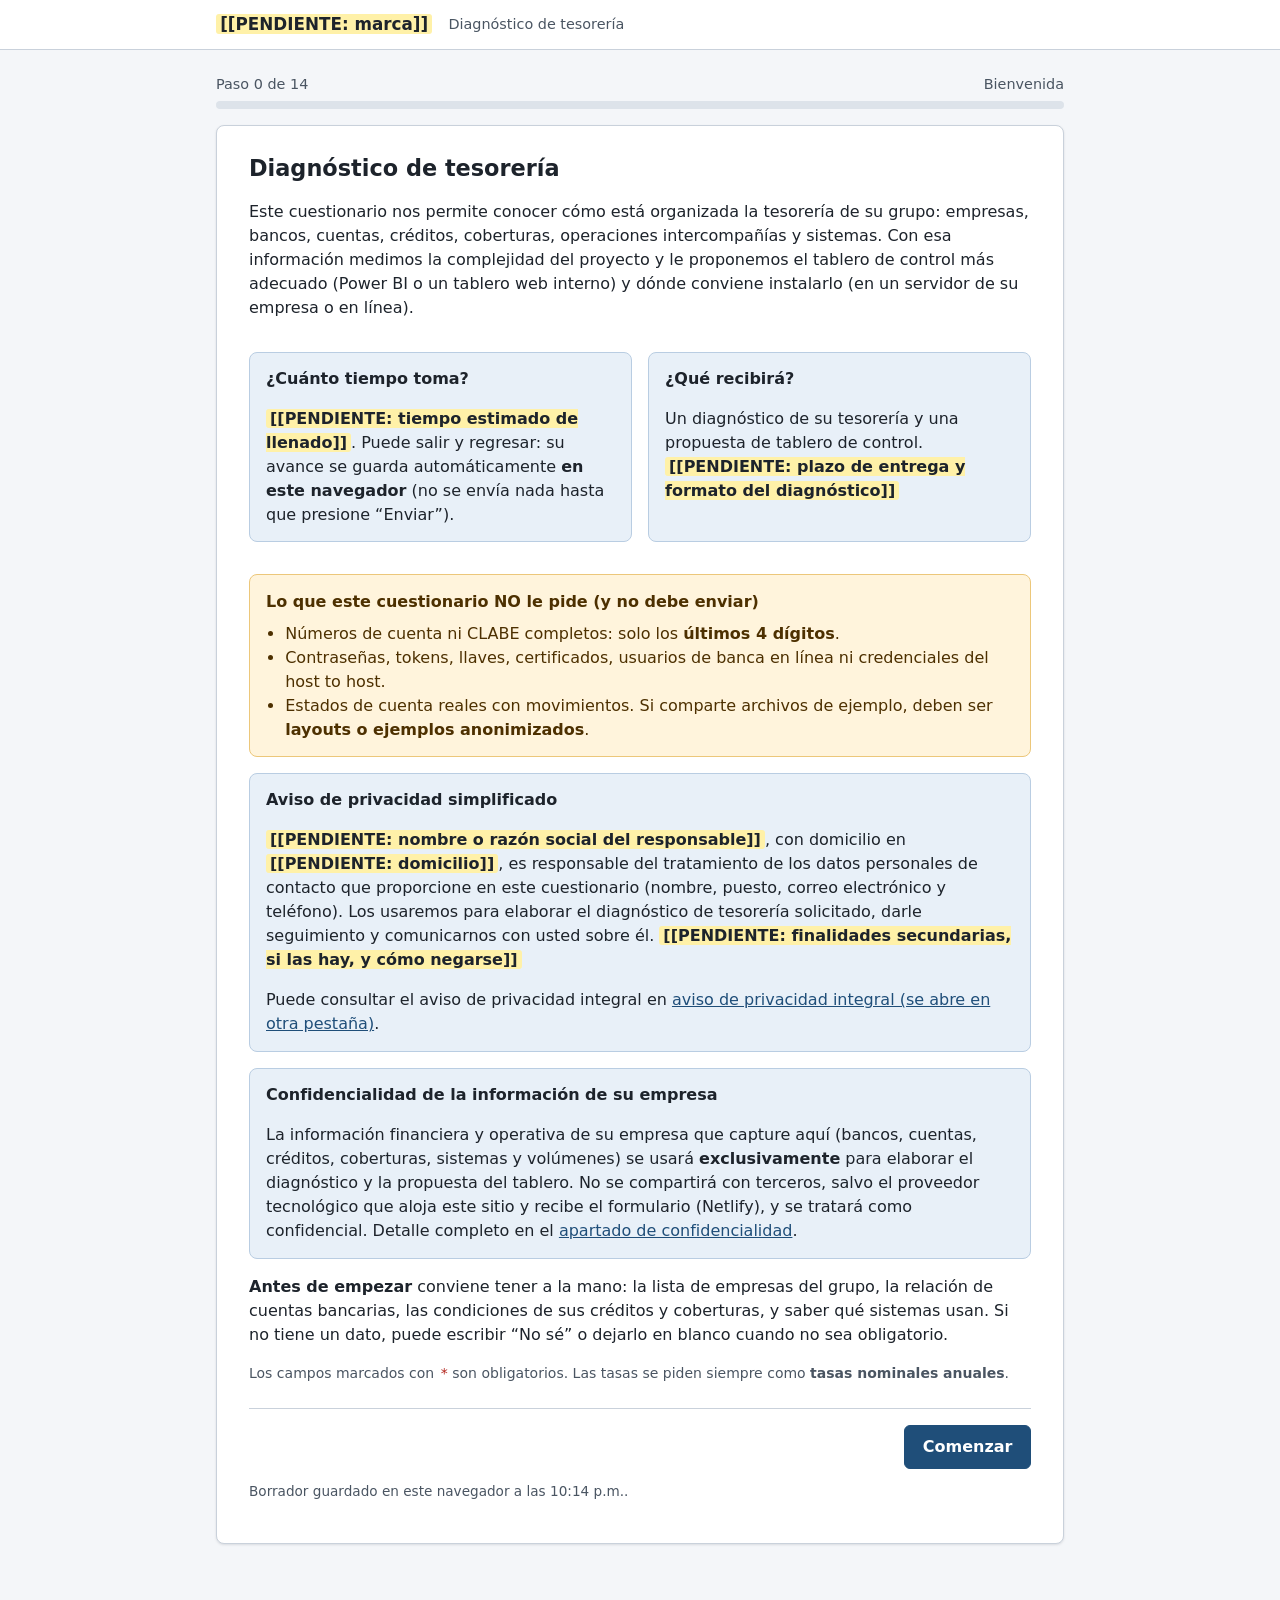
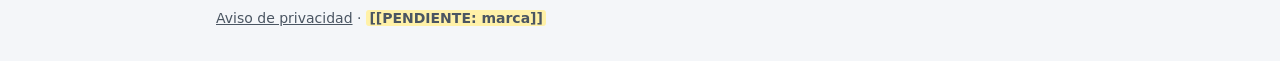
==== index.html @ 93249c3d "Formulario de diagnóstico de tesorería para Netlify - Formulario por pasos (0 a 14) con validación, " ====
<!doctype html>
<html lang="es-MX">
<head>
  <meta charset="utf-8">
  <meta name="viewport" content="width=device-width, initial-scale=1">
  <title>Diagnóstico de tesorería</title>
  <meta name="description" content="Cuestionario para diagnosticar la tesorería de su grupo y proponer un tablero de control de bancos, créditos y coberturas.">
  <link rel="stylesheet" href="/assets/css/styles.css">
  <script src="/assets/js/catalogos.js" defer></script>
  <script src="/assets/js/form.js" defer></script>
</head>
<body>
<a class="saltar" href="#contenido">Saltar al formulario</a>

<header class="sitio-cab">
  <div class="contenedor">
    <!-- [[PENDIENTE: logotipo]] Sustituir por <img src="/assets/img/logo.svg" alt="Nombre de la marca" height="36"> -->
    <a class="marca" href="/"><span class="pendiente">[[PENDIENTE: marca]]</span></a>
    <span class="marca-sub">Diagnóstico de tesorería</span>
  </div>
</header>

<main id="contenido" class="contenedor">

  <div id="banner-borrador" class="caja caja-info" role="status" hidden>
    <p><strong>Recuperamos su borrador</strong> guardado en este navegador el <span id="borrador-fecha"></span>. Los archivos adjuntos no se guardan en el borrador; si había elegido alguno, vuelva a seleccionarlo.</p>
    <div class="acciones">
      <button type="button" class="btn btn-chico btn-sec" id="btn-cerrar-banner">Continuar</button>
      <button type="button" class="btn btn-chico btn-peligro" id="btn-borrar-borrador">Borrar borrador y empezar de nuevo</button>
    </div>
  </div>

  <div class="avance" aria-hidden="false">
    <div class="avance-texto">
      <span id="avance-paso">Paso 0 de 14</span>
      <span id="avance-titulo">Bienvenida</span>
    </div>
    <div class="avance-barra" role="progressbar" aria-label="Avance del cuestionario" aria-valuemin="0" aria-valuemax="14" aria-valuenow="0">
      <div class="avance-relleno" id="avance-relleno"></div>
    </div>
  </div>

  <noscript>
    <div class="caja caja-error">Este cuestionario necesita JavaScript activado en su navegador.</div>
  </noscript>

  <form id="wizard" class="tarjeta" novalidate autocomplete="on">

    <div id="errores" class="caja caja-error" role="alert" tabindex="-1" hidden></div>

    <!-- Honeypot anti‑spam: no visible para personas -->
    <p class="hp" aria-hidden="true">
      <label>No llene este campo: <input type="text" name="bot-field" id="bot-field" tabindex="-1" autocomplete="off"></label>
    </p>

    <!-- ===================================================== PASO 0 -->
    <section class="paso" data-paso="0" data-titulo="Bienvenida" aria-labelledby="t0">
      <div class="paso-cab">
        <h2 id="t0" tabindex="-1">Diagnóstico de tesorería</h2>
      </div>
      <p>Este cuestionario nos permite conocer cómo está organizada la tesorería de su grupo: empresas, bancos, cuentas, créditos, coberturas, operaciones intercompañías y sistemas. Con esa información medimos la complejidad del proyecto y le proponemos el tablero de control más adecuado (Power BI o un tablero web interno) y dónde conviene instalarlo (en un servidor de su empresa o en línea).</p>

      <div class="campos dos">
        <div class="caja caja-info">
          <h3>¿Cuánto tiempo toma?</h3>
          <p><span class="pendiente">[[PENDIENTE: tiempo estimado de llenado]]</span>. Puede salir y regresar: su avance se guarda automáticamente <strong>en este navegador</strong> (no se envía nada hasta que presione “Enviar”).</p>
        </div>
        <div class="caja caja-info">
          <h3>¿Qué recibirá?</h3>
          <p>Un diagnóstico de su tesorería y una propuesta de tablero de control. <span class="pendiente">[[PENDIENTE: plazo de entrega y formato del diagnóstico]]</span></p>
        </div>
      </div>

      <div class="caja caja-aviso">
        <h3>Lo que este cuestionario NO le pide (y no debe enviar)</h3>
        <ul>
          <li>Números de cuenta ni CLABE completos: solo los <strong>últimos 4 dígitos</strong>.</li>
          <li>Contraseñas, tokens, llaves, certificados, usuarios de banca en línea ni credenciales del host to host.</li>
          <li>Estados de cuenta reales con movimientos. Si comparte archivos de ejemplo, deben ser <strong>layouts o ejemplos anonimizados</strong>.</li>
        </ul>
      </div>

      <div class="caja caja-info" id="aviso-simplificado-inicio">
        <h3>Aviso de privacidad simplificado</h3>
        <p><span class="pendiente">[[PENDIENTE: nombre o razón social del responsable]]</span>, con domicilio en <span class="pendiente">[[PENDIENTE: domicilio]]</span>, es responsable del tratamiento de los datos personales de contacto que proporcione en este cuestionario (nombre, puesto, correo electrónico y teléfono). Los usaremos para elaborar el diagnóstico de tesorería solicitado, darle seguimiento y comunicarnos con usted sobre él. <span class="pendiente">[[PENDIENTE: finalidades secundarias, si las hay, y cómo negarse]]</span></p>
        <p>Puede consultar el aviso de privacidad integral en <a href="/aviso-de-privacidad.html" target="_blank" rel="noopener">aviso de privacidad integral (se abre en otra pestaña)</a>.</p>
      </div>

      <div class="caja caja-info">
        <h3>Confidencialidad de la información de su empresa</h3>
        <p>La información financiera y operativa de su empresa que capture aquí (bancos, cuentas, créditos, coberturas, sistemas y volúmenes) se usará <strong>exclusivamente</strong> para elaborar el diagnóstico y la propuesta del tablero. No se compartirá con terceros, salvo el proveedor tecnológico que aloja este sitio y recibe el formulario (Netlify), y se tratará como confidencial. Detalle completo en el <a href="/aviso-de-privacidad.html#confidencialidad" target="_blank" rel="noopener">apartado de confidencialidad</a>.</p>
      </div>

      <p><strong>Antes de empezar</strong> conviene tener a la mano: la lista de empresas del grupo, la relación de cuentas bancarias, las condiciones de sus créditos y coberturas, y saber qué sistemas usan. Si no tiene un dato, puede escribir “No sé” o dejarlo en blanco cuando no sea obligatorio.</p>
      <p class="nota">Los campos marcados con <span class="req" aria-hidden="true">*</span> son obligatorios. Las tasas se piden siempre como <strong>tasas nominales anuales</strong>.</p>
    </section>

    <!-- ===================================================== PASO 1 -->
    <section class="paso" data-paso="1" data-titulo="Contacto y grupo" aria-labelledby="t1" hidden>
      <div class="paso-cab">
        <h2 id="t1" tabindex="-1">1. Contacto y grupo</h2>
        <details class="ayuda"><summary aria-label="¿Para qué sirve esta sección?">?</summary>
          <div class="ayuda-texto">Identifica al grupo y a la persona con quien daremos seguimiento al diagnóstico. Saber quién usará el tablero nos ayuda a definir el nivel de detalle de los indicadores.</div>
        </details>
      </div>
      <div class="campos dos">
        <label class="campo ancho"><span class="etq">Nombre del grupo o empresa principal<span class="req" aria-hidden="true">*</span></span>
          <input type="text" data-k="contacto.grupo" required autocomplete="organization" maxlength="200"></label>
        <label class="campo"><span class="etq">Giro o sector<span class="req" aria-hidden="true">*</span></span>
          <select data-k="contacto.giro" data-opc="giros" required></select></label>
        <label class="campo" data-si="contacto.giro:otro"><span class="etq">¿Cuál giro?<span class="req" aria-hidden="true">*</span></span>
          <input type="text" data-k="contacto.giro_otro" required maxlength="120"></label>
        <label class="campo"><span class="etq">Ciudad<span class="req" aria-hidden="true">*</span></span>
          <input type="text" data-k="contacto.ciudad" required autocomplete="address-level2" maxlength="120"></label>
      </div>

      <h3>Persona de contacto</h3>
      <div class="campos dos">
        <label class="campo"><span class="etq">Nombre completo<span class="req" aria-hidden="true">*</span></span>
          <input type="text" data-k="contacto.nombre" required autocomplete="name" maxlength="150"></label>
        <label class="campo"><span class="etq">Puesto<span class="req" aria-hidden="true">*</span></span>
          <input type="text" data-k="contacto.puesto" required autocomplete="organization-title" maxlength="120"></label>
        <label class="campo"><span class="etq">Correo electrónico<span class="req" aria-hidden="true">*</span></span>
          <input type="email" data-k="contacto.correo" required autocomplete="email" maxlength="150"></label>
        <label class="campo"><span class="etq">Teléfono<span class="req" aria-hidden="true">*</span><span class="nota">10 dígitos; incluya extensión si aplica.</span></span>
          <input type="tel" data-k="contacto.telefono" required autocomplete="tel" maxlength="40" pattern=".*\d.*\d.*\d.*\d.*\d.*\d.*\d.*\d.*\d.*\d.*" data-mensaje="Escriba un teléfono de al menos 10 dígitos."></label>
      </div>

      <fieldset class="grupo">
        <legend>¿Quién usará el tablero?<span class="req" aria-hidden="true">*</span></legend>
        <div class="opciones col2" data-grupo="contacto.usuarios_tablero" data-opc="usuarios_tablero" data-tipo="checkbox" data-min="1"></div>
        <label class="campo" data-si="contacto.usuarios_tablero:otro"><span class="etq">¿Quién más?<span class="req" aria-hidden="true">*</span></span>
          <input type="text" data-k="contacto.usuarios_tablero_otro" required maxlength="200"></label>
      </fieldset>
    </section>

    <!-- ===================================================== PASO 2 -->
    <section class="paso" data-paso="2" data-titulo="Empresas" aria-labelledby="t2" hidden>
      <div class="paso-cab">
        <h2 id="t2" tabindex="-1">2. Empresas del grupo</h2>
        <details class="ayuda"><summary aria-label="¿Para qué sirve esta sección?">?</summary>
          <div class="ayuda-texto">Cada empresa puede tener sus propios bancos, créditos y sistema contable. El número de empresas y si consolidan define cuántas vistas necesita el tablero y si hay que eliminar operaciones intercompañías.</div>
        </details>
      </div>
      <label class="campo"><span class="etq">Número de empresas a incluir en el tablero<span class="req" aria-hidden="true">*</span><span class="nota">Al escribir el número se crean las fichas para capturar cada empresa.</span></span>
        <input type="number" data-k="empresas.numero" id="empresas-numero" min="1" max="200" step="1" required inputmode="numeric"></label>
      <p id="empresas-aviso" class="caja caja-aviso" hidden></p>

      <div data-repeat="empresas.lista" data-tpl="tpl-empresa" data-titulo="Empresa" data-min-items="1">
        <div class="rep-lista"></div>
        <button type="button" class="btn btn-sec" data-add>+ Agregar empresa</button>
      </div>
    </section>

    <!-- ===================================================== PASO 3 -->
    <section class="paso" data-paso="3" data-titulo="Bancos y cuentas" aria-labelledby="t3" hidden>
      <div class="paso-cab">
        <h2 id="t3" tabindex="-1">3. Bancos y cuentas</h2>
        <details class="ayuda"><summary aria-label="¿Para qué sirve esta sección?">?</summary>
          <div class="ayuda-texto">Cada banco entrega sus archivos en un formato distinto. El número de cuentas, bancos, formatos y movimientos determina cuántos lectores de archivos (parsers) hay que construir y el tamaño de la base de datos.</div>
        </details>
      </div>
      <div class="campos dos">
        <label class="campo"><span class="etq">Número total de cuentas bancarias<span class="req" aria-hidden="true">*</span></span>
          <input type="number" data-k="cuentas.numero_total" min="1" max="5000" step="1" required inputmode="numeric"></label>
        <label class="campo"><span class="etq">Número de bancos<span class="req" aria-hidden="true">*</span></span>
          <input type="number" data-k="cuentas.numero_bancos" min="1" max="200" step="1" required inputmode="numeric"></label>
      </div>

      <h3>Detalle por cuenta</h3>
      <div class="caja caja-aviso">
        <p><strong>Solo los últimos 4 dígitos</strong> de cada cuenta o CLABE. Nunca escriba el número completo.</p>
      </div>
      <p>Puede capturar las cuentas una por una o llenar la plantilla y cargarla aquí. La plantilla se lee <strong>dentro de su navegador</strong>; el archivo no se envía, solo las filas que se agregan abajo. Si la plantilla trae números completos, el formulario conserva solo los últimos 4 dígitos.</p>
      <div class="acciones no-resumen">
        <a class="btn btn-sec btn-chico" href="/assets/plantillas/plantilla_cuentas.xlsx" download>Descargar plantilla Excel</a>
        <a class="btn btn-sec btn-chico" href="/assets/plantillas/plantilla_cuentas.csv" download>Descargar plantilla CSV</a>
      </div>
      <label class="campo no-resumen"><span class="etq">Cargar plantilla llena (.xlsx o .csv)</span>
        <input type="file" id="importar-cuentas" accept=".xlsx,.csv"></label>
      <div id="importar-estado" role="status" class="no-resumen"></div>
      <p id="cuentas-conteo" class="nota" role="status"></p>

      <div data-repeat="cuentas.lista" data-tpl="tpl-cuenta" data-titulo="Cuenta">
        <div class="rep-lista"></div>
        <button type="button" class="btn btn-sec" data-add>+ Agregar cuenta</button>
      </div>

      <h3>Cómo obtienen hoy la información</h3>
      <fieldset class="grupo">
        <legend>Canal de información<span class="req" aria-hidden="true">*</span><span class="nota">Marque todos los que usan.</span></legend>
        <div class="opciones col2" data-grupo="cuentas.canales" data-opc="canales" data-tipo="checkbox" data-min="1"></div>
      </fieldset>
      <fieldset class="grupo">
        <div class="ayuda-linea">
          <legend>Formato del estado de cuenta<span class="req" aria-hidden="true">*</span><span class="nota">Marque todos los que reciben.</span></legend>
          <details class="ayuda"><summary aria-label="¿Qué son estos formatos?">?</summary>
            <div class="ayuda-texto">TXT posicional: cada dato ocupa columnas fijas. MT940 es el formato SWIFT de estado de cuenta; CAMT.053 es su equivalente en XML (ISO 20022); BAI2 es común en bancos de EE. UU. Si no sabe el nombre, marque “Otro” y descríbalo (por ejemplo, “TXT separado por pipes”).</div>
          </details>
        </div>
        <div class="opciones col2" data-grupo="cuentas.formatos" data-opc="formatos" data-tipo="checkbox" data-min="1"></div>
        <label class="campo" data-si="cuentas.formatos:otro"><span class="etq">¿Qué otro formato?<span class="req" aria-hidden="true">*</span></span>
          <input type="text" data-k="cuentas.formatos_otro" required maxlength="200"></label>
      </fieldset>
      <fieldset class="grupo">
        <legend>Frecuencia con que descargan hoy los estados de cuenta<span class="req" aria-hidden="true">*</span></legend>
        <div class="opciones linea" data-grupo="cuentas.frecuencia" data-opc="frecuencia_descarga" data-tipo="checkbox" data-min="1"></div>
      </fieldset>
    </section>

    <!-- ===================================================== PASO 4 -->
    <section class="paso" data-paso="4" data-titulo="Host to host" aria-labelledby="t4" hidden>
      <div class="paso-cab">
        <h2 id="t4" tabindex="-1">4. Host to host (H2H)</h2>
        <details class="ayuda"><summary aria-label="¿Para qué sirve esta sección?">?</summary>
          <div class="ayuda-texto">El host to host es la conexión directa entre su empresa y el banco para intercambiar archivos sin entrar a la banca en línea. Si ya existe, el tablero puede alimentarse automáticamente de esos archivos. No escriba usuarios, contraseñas, llaves ni certificados.</div>
        </details>
      </div>
      <fieldset class="grupo">
        <legend>¿Tienen host to host contratado con algún banco?<span class="req" aria-hidden="true">*</span></legend>
        <div class="opciones linea" data-grupo="h2h.tiene" data-opc="si_no_nose" data-tipo="radio" data-min="1"></div>
      </fieldset>

      <div data-si="h2h.tiene:si">
        <fieldset class="grupo">
          <legend>¿Con qué bancos?<span class="req" aria-hidden="true">*</span><span class="nota">La lista sale de los bancos que capturó en el paso 3.</span></legend>
          <div class="opciones col2" data-grupo="h2h.bancos" data-dyn="bancos" data-tipo="checkbox"></div>
          <label class="campo"><span class="etq">Otros bancos con H2H (no capturados en el paso 3)</span>
            <input type="text" data-k="h2h.bancos_otros" maxlength="300" list="lista-bancos"></label>
        </fieldset>
        <fieldset class="grupo">
          <legend>Protocolo<span class="req" aria-hidden="true">*</span></legend>
          <div class="opciones linea" data-grupo="h2h.protocolo" data-opc="protocolo" data-tipo="radio" data-min="1"></div>
          <label class="campo" data-si="h2h.protocolo:otro"><span class="etq">¿Cuál protocolo?<span class="req" aria-hidden="true">*</span></span>
            <input type="text" data-k="h2h.protocolo_otro" required maxlength="120"></label>
        </fieldset>
        <fieldset class="grupo">
          <legend>¿Quién lo administra?<span class="req" aria-hidden="true">*</span></legend>
          <div class="opciones linea" data-grupo="h2h.administra" data-opc="administra_h2h" data-tipo="checkbox" data-min="1"></div>
        </fieldset>
        <fieldset class="grupo">
          <legend>Archivos que entrega el banco</legend>
          <div class="opciones col2" data-grupo="h2h.recibe" data-opc="h2h_recibe" data-tipo="checkbox"></div>
          <label class="campo" data-si="h2h.recibe:otro"><span class="etq">¿Qué otros archivos entrega el banco?<span class="req" aria-hidden="true">*</span></span>
            <input type="text" data-k="h2h.recibe_otro" required maxlength="200"></label>
        </fieldset>
        <fieldset class="grupo">
          <legend>Archivos que envía la empresa al banco</legend>
          <div class="opciones col2" data-grupo="h2h.envia" data-opc="h2h_envia" data-tipo="checkbox"></div>
          <label class="campo" data-si="h2h.envia:otro"><span class="etq">¿Qué otros archivos envía la empresa?<span class="req" aria-hidden="true">*</span></span>
            <input type="text" data-k="h2h.envia_otro" required maxlength="200"></label>
        </fieldset>
        <fieldset class="grupo">
          <legend>¿Cuentan con los layouts documentados?<span class="req" aria-hidden="true">*</span></legend>
          <div class="opciones linea" data-grupo="h2h.layouts_documentados" data-opc="si_no" data-tipo="radio" data-min="1"></div>
        </fieldset>
        <div class="caja caja-aviso">
          <p><strong>Solo layouts o ejemplos anonimizados.</strong> El archivo no debe contener nombres de clientes o proveedores, números de cuenta completos ni saldos reales. Tipos permitidos: .txt, .csv, .xlsx, .xls, .xml, .pdf, .zip.</p>
        </div>
        <label class="campo"><span class="etq">Layout H2H anonimizado (opcional)</span>
          <input type="file" data-archivo="archivo_layout_h2h" accept=".txt,.csv,.xlsx,.xls,.xml,.pdf,.zip"></label>
      </div>
    </section>

    <!-- ===================================================== PASO 5 -->
    <section class="paso" data-paso="5" data-titulo="Monedas" aria-labelledby="t5" hidden>
      <div class="paso-cab">
        <h2 id="t5" tabindex="-1">5. Monedas</h2>
        <details class="ayuda"><summary aria-label="¿Para qué sirve esta sección?">?</summary>
          <div class="ayuda-texto">Para presentar la posición consolidada hay que convertir los saldos a una sola moneda. Necesitamos saber qué monedas manejan y con qué tipo de cambio valúan hoy, para que el tablero coincida con su contabilidad.</div>
        </details>
      </div>
      <fieldset class="grupo">
        <legend>Monedas que manejan<span class="req" aria-hidden="true">*</span></legend>
        <div class="opciones linea" data-grupo="monedas.lista" data-opc="monedas_multi" data-tipo="checkbox" data-min="1"></div>
        <label class="campo" data-si="monedas.lista:otra"><span class="etq">¿Qué otras monedas? (código ISO, ej. CAD, JPY)<span class="req" aria-hidden="true">*</span></span>
          <input type="text" data-k="monedas.otras" required maxlength="100"></label>
      </fieldset>
      <fieldset class="grupo">
        <legend>Tipo de cambio que usan para valuar<span class="req" aria-hidden="true">*</span></legend>
        <div class="opciones" data-grupo="monedas.tipo_cambio" data-opc="tipo_cambio" data-tipo="checkbox" data-min="1"></div>
        <label class="campo" data-si="monedas.tipo_cambio:otro"><span class="etq">¿Cuál otro tipo de cambio?<span class="req" aria-hidden="true">*</span></span>
          <input type="text" data-k="monedas.tipo_cambio_otro" required maxlength="200"></label>
      </fieldset>
    </section>

    <!-- ===================================================== PASO 6 -->
    <section class="paso" data-paso="6" data-titulo="Créditos" aria-labelledby="t6" hidden>
      <div class="paso-cab">
        <h2 id="t6" tabindex="-1">6. Créditos</h2>
        <details class="ayuda"><summary aria-label="¿Para qué sirve esta sección?">?</summary>
          <div class="ayuda-texto">Con estos datos el tablero muestra la deuda total, los vencimientos y el costo financiero. Todas las tasas se capturan como tasas nominales anuales: la tasa nominal resulta de sumar la tasa base vigente más la sobretasa en puntos porcentuales.</div>
        </details>
      </div>
      <fieldset class="grupo">
        <legend>¿Tienen créditos o financiamientos vigentes?<span class="req" aria-hidden="true">*</span></legend>
        <div class="opciones linea" data-grupo="creditos.tiene" data-opc="si_no_creditos" data-tipo="radio" data-min="1"></div>
      </fieldset>
      <div data-si="creditos.tiene:si">
        <div data-repeat="creditos.lista" data-tpl="tpl-credito" data-titulo="Crédito" data-min-items="1">
          <div class="rep-lista"></div>
          <button type="button" class="btn btn-sec" data-add>+ Agregar crédito</button>
        </div>
      </div>
    </section>

    <!-- ===================================================== PASO 7 -->
    <section class="paso" data-paso="7" data-titulo="Coberturas de tasa" aria-labelledby="t7" hidden>
      <div class="paso-cab">
        <h2 id="t7" tabindex="-1">7. Coberturas de tasa de interés</h2>
        <details class="ayuda"><summary aria-label="¿Para qué sirve esta sección?">?</summary>
          <div class="ayuda-texto">Una cobertura de tasa (swap, cap, collar) cambia el costo efectivo de un crédito. Para mostrar el costo financiero real hay que ligar cada cobertura con el crédito que cubre y saber quién la valúa a mercado.</div>
        </details>
      </div>
      <fieldset class="grupo">
        <legend>¿Tienen coberturas de tasa de interés vigentes?<span class="req" aria-hidden="true">*</span></legend>
        <div class="opciones linea" data-grupo="cob_tasa.tiene" data-opc="si_no_coberturas" data-tipo="radio" data-min="1"></div>
      </fieldset>
      <div data-si="cob_tasa.tiene:si">
        <div data-repeat="cob_tasa.lista" data-tpl="tpl-cob-tasa" data-titulo="Cobertura de tasa" data-min-items="1">
          <div class="rep-lista"></div>
          <button type="button" class="btn btn-sec" data-add>+ Agregar cobertura de tasa</button>
        </div>
        <h3>Valuación</h3>
        <fieldset class="grupo">
          <legend>¿Quién les da la valuación a mercado?<span class="req" aria-hidden="true">*</span></legend>
          <div class="opciones col2" data-grupo="cob_tasa.valuador" data-opc="valuador" data-tipo="checkbox" data-min="1"></div>
          <label class="campo" data-si="cob_tasa.valuador:otro"><span class="etq">¿Quién más?<span class="req" aria-hidden="true">*</span></span>
            <input type="text" data-k="cob_tasa.valuador_otro" required maxlength="200"></label>
        </fieldset>
        <label class="campo"><span class="etq">¿Con qué frecuencia la reciben?<span class="req" aria-hidden="true">*</span></span>
          <select data-k="cob_tasa.frecuencia_valuacion" data-opc="frecuencia_valuacion" required></select></label>
      </div>
    </section>

    <!-- ===================================================== PASO 8 -->
    <section class="paso" data-paso="8" data-titulo="Coberturas cambiarias" aria-labelledby="t8" hidden>
      <div class="paso-cab">
        <h2 id="t8" tabindex="-1">8. Coberturas cambiarias</h2>
        <details class="ayuda"><summary aria-label="¿Para qué sirve esta sección?">?</summary>
          <div class="ayuda-texto">Las coberturas cambiarias y la posición natural en dólares permiten calcular la exposición cambiaria neta del grupo: cuánto le afecta un movimiento del tipo de cambio después de coberturas.</div>
        </details>
      </div>
      <fieldset class="grupo">
        <legend>¿Tienen coberturas cambiarias vigentes?<span class="req" aria-hidden="true">*</span></legend>
        <div class="opciones linea" data-grupo="cob_fx.tiene" data-opc="si_no_coberturas" data-tipo="radio" data-min="1"></div>
      </fieldset>
      <div data-si="cob_fx.tiene:si">
        <div data-repeat="cob_fx.lista" data-tpl="tpl-cob-fx" data-titulo="Cobertura cambiaria" data-min-items="1">
          <div class="rep-lista"></div>
          <button type="button" class="btn btn-sec" data-add>+ Agregar cobertura cambiaria</button>
        </div>
      </div>
      <h3>Posición y política</h3>
      <fieldset class="grupo">
        <legend>Posición natural del grupo en dólares<span class="req" aria-hidden="true">*</span></legend>
        <div class="opciones" data-grupo="cob_fx.posicion_natural" data-opc="posicion_natural" data-tipo="radio" data-min="1"></div>
      </fieldset>
      <fieldset class="grupo">
        <legend>¿Tienen una política de cobertura documentada?<span class="req" aria-hidden="true">*</span></legend>
        <div class="opciones linea" data-grupo="cob_fx.politica" data-opc="si_no" data-tipo="radio" data-min="1"></div>
      </fieldset>
    </section>

    <!-- ===================================================== PASO 9 -->
    <section class="paso" data-paso="9" data-titulo="Intercompañías" aria-labelledby="t9" hidden>
      <div class="paso-cab">
        <h2 id="t9" tabindex="-1">9. Operaciones intercompañías</h2>
        <details class="ayuda"><summary aria-label="¿Para qué sirve esta sección?">?</summary>
          <div class="ayuda-texto">Los traspasos entre empresas del grupo inflan los saldos si no se identifican. Saber cómo aparecen en el estado de cuenta define qué tan automática puede ser su identificación y la eliminación en la vista consolidada.</div>
        </details>
      </div>
      <fieldset class="grupo">
        <legend>¿Hay traspasos u operaciones entre empresas del grupo?<span class="req" aria-hidden="true">*</span></legend>
        <div class="opciones linea" data-grupo="ic.tiene" data-opc="si_no" data-tipo="radio" data-min="1"></div>
      </fieldset>
      <div data-si="ic.tiene:si">
        <fieldset class="grupo">
          <legend>Conceptos de traspaso<span class="req" aria-hidden="true">*</span></legend>
          <div class="opciones col2" data-grupo="ic.conceptos" data-opc="conceptos_ic" data-tipo="checkbox" data-min="1"></div>
          <label class="campo" data-si="ic.conceptos:otro"><span class="etq">¿Qué otros conceptos?<span class="req" aria-hidden="true">*</span></span>
            <input type="text" data-k="ic.conceptos_otro" required maxlength="200"></label>
        </fieldset>
        <div class="campos dos">
          <label class="campo"><span class="etq">Frecuencia<span class="req" aria-hidden="true">*</span></span>
            <select data-k="ic.frecuencia" data-opc="frecuencia_ic" required></select></label>
          <label class="campo"><span class="etq">Número aproximado de operaciones al mes</span>
            <input type="number" data-k="ic.operaciones_mes" min="0" step="1" inputmode="numeric"></label>
          <label class="campo ancho"><span class="etq">Monto aproximado mensual<span class="nota">Indique la moneda, ej. “15 millones MXN”.</span></span>
            <input type="text" data-k="ic.monto_mes" maxlength="120"></label>
        </div>
        <fieldset class="grupo">
          <legend>¿Cómo se identifican en el estado de cuenta?<span class="req" aria-hidden="true">*</span></legend>
          <div class="opciones col2" data-grupo="ic.identificacion" data-opc="identificacion_ic" data-tipo="checkbox" data-min="1"></div>
        </fieldset>
        <fieldset class="grupo">
          <legend>¿Generan intereses intercompañía?<span class="req" aria-hidden="true">*</span></legend>
          <div class="opciones linea" data-grupo="ic.intereses" data-opc="si_no" data-tipo="radio" data-min="1"></div>
          <label class="campo" data-si="ic.intereses:si"><span class="etq">Tasa usada (nominal anual)<span class="req" aria-hidden="true">*</span><span class="nota">Ej. “TIIE 28 + 1.50 pp” o “11.00 % fija nominal anual”.</span></span>
            <input type="text" data-k="ic.tasa" required maxlength="150"></label>
        </fieldset>
      </div>
    </section>

    <!-- ===================================================== PASO 10 -->
    <section class="paso" data-paso="10" data-titulo="Pagos y cobranza" aria-labelledby="t10" hidden>
      <div class="paso-cab">
        <h2 id="t10" tabindex="-1">10. Pagos a terceros y cobranza</h2>
        <details class="ayuda"><summary aria-label="¿Para qué sirve esta sección?">?</summary>
          <div class="ayuda-texto">El tipo y volumen de pagos indica cuántos movimientos habrá que clasificar y si conviene leer las confirmaciones y rechazos de los layouts de dispersión. La forma de cobranza define cómo identificar los ingresos.</div>
        </details>
      </div>
      <fieldset class="grupo">
        <legend>Tipos de pago que realizan y número aproximado de pagos al mes<span class="req" aria-hidden="true">*</span></legend>
        <div class="opciones" data-grupo="pagos.tipos" data-opc="tipos_pago" data-tipo="conteo" data-conteo="pagos.volumen" data-min="1"></div>
        <label class="campo" data-si="pagos.tipos:otro"><span class="etq">¿Qué otros pagos?<span class="req" aria-hidden="true">*</span></span>
          <input type="text" data-k="pagos.tipos_otro" required maxlength="200"></label>
      </fieldset>
      <fieldset class="grupo">
        <legend>¿Usan dispersión masiva por layout?<span class="req" aria-hidden="true">*</span></legend>
        <div class="opciones linea" data-grupo="pagos.dispersion_masiva" data-opc="dispersion" data-tipo="radio" data-min="1"></div>
      </fieldset>
      <fieldset class="grupo">
        <legend>¿Cómo reciben la cobranza?<span class="req" aria-hidden="true">*</span></legend>
        <div class="opciones col2" data-grupo="pagos.cobranza" data-opc="cobranza" data-tipo="checkbox" data-min="1"></div>
        <label class="campo" data-si="pagos.cobranza:otro"><span class="etq">¿Qué otra forma de cobranza?<span class="req" aria-hidden="true">*</span></span>
          <input type="text" data-k="pagos.cobranza_otro" required maxlength="200"></label>
      </fieldset>
    </section>

    <!-- ===================================================== PASO 11 -->
    <section class="paso" data-paso="11" data-titulo="Sistemas actuales" aria-labelledby="t11" hidden>
      <div class="paso-cab">
        <h2 id="t11" tabindex="-1">11. Sistemas actuales</h2>
        <details class="ayuda"><summary aria-label="¿Para qué sirve esta sección?">?</summary>
          <div class="ayuda-texto">El ERP, la forma de conciliar y las licencias de Microsoft que ya tienen influyen en la herramienta recomendada. Por ejemplo, si ya cuentan con Power BI y un gateway, parte de la infraestructura ya existe.</div>
        </details>
      </div>
      <fieldset class="grupo">
        <legend>ERP o sistema contable que usan<span class="req" aria-hidden="true">*</span><span class="nota">Marque todos los que se usan en el grupo.</span></legend>
        <div class="opciones col2" data-grupo="sistemas.erp" data-opc="erps" data-tipo="checkbox" data-min="1"></div>
        <label class="campo" data-si="sistemas.erp:otro"><span class="etq">¿Cuál otro sistema?<span class="req" aria-hidden="true">*</span></span>
          <input type="text" data-k="sistemas.erp_otro" required maxlength="200"></label>
      </fieldset>
      <fieldset class="grupo">
        <legend>¿El ERP tiene módulo de tesorería en uso?<span class="req" aria-hidden="true">*</span></legend>
        <div class="opciones linea" data-grupo="sistemas.modulo_tesoreria" data-opc="si_no_nose" data-tipo="radio" data-min="1"></div>
      </fieldset>
      <fieldset class="grupo">
        <legend>¿Cómo hacen hoy la conciliación bancaria?<span class="req" aria-hidden="true">*</span></legend>
        <div class="opciones col2" data-grupo="sistemas.conciliacion" data-opc="conciliacion" data-tipo="checkbox" data-min="1"></div>
        <label class="campo" data-si="sistemas.conciliacion:software"><span class="etq">¿Qué software especializado?<span class="req" aria-hidden="true">*</span></span>
          <input type="text" data-k="sistemas.conciliacion_software" required maxlength="200"></label>
      </fieldset>
      <label class="campo"><span class="etq">Reportes de tesorería que preparan hoy<span class="nota">Ej. posición diaria de bancos, flujo semanal, reporte de deuda mensual al consejo.</span></span>
        <textarea data-k="sistemas.reportes" maxlength="2000"></textarea></label>

      <h3>Microsoft 365 y Power BI</h3>
      <fieldset class="grupo">
        <legend>¿Usan Microsoft 365?<span class="req" aria-hidden="true">*</span></legend>
        <div class="opciones linea" data-grupo="sistemas.m365" data-opc="si_no_nose" data-tipo="radio" data-min="1"></div>
      </fieldset>
      <fieldset class="grupo">
        <div class="ayuda-linea">
          <legend>Licencias de Power BI<span class="req" aria-hidden="true">*</span></legend>
          <details class="ayuda"><summary aria-label="¿Qué tipo de licencia tengo?">?</summary>
            <div class="ayuda-texto">Pro y Premium por usuario se asignan a cada persona. Fabric o capacidad es un contrato de la empresa que permite compartir reportes con más usuarios. Si no lo sabe, su área de TI puede consultarlo en el centro de administración de Microsoft 365.</div>
          </details>
        </div>
        <div class="opciones col2" data-grupo="sistemas.powerbi" data-opc="powerbi" data-tipo="radio" data-min="1"></div>
      </fieldset>
      <fieldset class="grupo">
        <div class="ayuda-linea">
          <legend>¿Tienen instalado un gateway de datos de Power BI?<span class="req" aria-hidden="true">*</span></legend>
          <details class="ayuda"><summary aria-label="¿Qué es el gateway?">?</summary>
            <div class="ayuda-texto">Es un programa que se instala en un servidor de la empresa para que Power BI en línea pueda leer datos que están dentro de su red (por ejemplo, una base de datos local).</div>
          </details>
        </div>
        <div class="opciones linea" data-grupo="sistemas.gateway" data-opc="si_no_nose" data-tipo="radio" data-min="1"></div>
      </fieldset>
    </section>

    <!-- ===================================================== PASO 12 -->
    <section class="paso" data-paso="12" data-titulo="Infraestructura y preferencias" aria-labelledby="t12" hidden>
      <div class="paso-cab">
        <h2 id="t12" tabindex="-1">12. Infraestructura y preferencias</h2>
        <details class="ayuda"><summary aria-label="¿Para qué sirve esta sección?">?</summary>
          <div class="ayuda-texto">Define dónde se guardará la base de datos del tablero (en un servidor de su empresa o en la nube), qué tan seguido debe actualizarse y qué indicadores son prioritarios.</div>
        </details>
      </div>
      <fieldset class="grupo">
        <legend>Preferencia de alojamiento<span class="req" aria-hidden="true">*</span></legend>
        <div class="opciones" data-grupo="infra.alojamiento" data-opc="alojamiento" data-tipo="radio" data-min="1"></div>
      </fieldset>
      <fieldset class="grupo" data-si="infra.alojamiento:nube|indistinto">
        <legend>Nube que usan o prefieren</legend>
        <div class="opciones linea" data-grupo="infra.nubes" data-opc="nubes" data-tipo="checkbox"></div>
      </fieldset>
      <fieldset class="grupo">
        <legend>¿Sus políticas permiten que la información financiera se guarde fuera de la red de la empresa?<span class="req" aria-hidden="true">*</span></legend>
        <div class="opciones linea" data-grupo="infra.permite_salida" data-opc="si_no_nose" data-tipo="radio" data-min="1"></div>
      </fieldset>
      <label class="campo"><span class="etq">Políticas de TI o restricciones a considerar<span class="nota">Ej. acceso solo por VPN, la información no puede salir de la empresa, aprobación del área de seguridad.</span></span>
        <textarea data-k="infra.restricciones" maxlength="2000"></textarea></label>
      <fieldset class="grupo">
        <legend>Frecuencia de actualización deseada del tablero<span class="req" aria-hidden="true">*</span></legend>
        <div class="opciones linea" data-grupo="infra.frecuencia" data-opc="frecuencia_tablero" data-tipo="radio" data-min="1"></div>
      </fieldset>
      <fieldset class="grupo">
        <legend>Indicadores que quieren ver<span class="req" aria-hidden="true">*</span></legend>
        <div class="opciones" data-grupo="infra.indicadores" data-opc="indicadores" data-tipo="checkbox" data-min="1"></div>
        <label class="campo" data-si="infra.indicadores:otro"><span class="etq">¿Qué otros indicadores?<span class="req" aria-hidden="true">*</span></span>
          <input type="text" data-k="infra.indicadores_otro" required maxlength="300"></label>
      </fieldset>
      <label class="campo"><span class="etq">Número de usuarios del tablero<span class="req" aria-hidden="true">*</span></span>
        <input type="number" data-k="infra.usuarios" min="1" max="10000" step="1" required inputmode="numeric"></label>
    </section>

    <!-- ===================================================== PASO 13 -->
    <section class="paso" data-paso="13" data-titulo="Archivos de muestra" aria-labelledby="t13" hidden>
      <div class="paso-cab">
        <h2 id="t13" tabindex="-1">13. Archivos de muestra (opcional)</h2>
        <details class="ayuda"><summary aria-label="¿Para qué sirve esta sección?">?</summary>
          <div class="ayuda-texto">Un ejemplo del formato nos permite estimar con precisión el trabajo de lectura de cada archivo. Basta con la estructura: puede reemplazar nombres por “PROVEEDOR 1” y montos por ceros.</div>
        </details>
      </div>
      <div class="caja caja-aviso">
        <h3>Antes de adjuntar</h3>
        <ul>
          <li>Solo <strong>layouts o ejemplos anonimizados</strong>: sin nombres de clientes o proveedores, sin números de cuenta completos y sin saldos reales.</li>
          <li>No adjunte estados de cuenta reales con movimientos, contraseñas, llaves ni certificados.</li>
          <li>Tipos permitidos: .txt, .csv, .xlsx, .xls, .xml, .pdf, .zip. Un archivo por campo; si tiene varios, júntelos en un .zip.</li>
          <li>El envío completo (respuestas + archivos) no puede pasar de <strong>8 MB</strong>.</li>
        </ul>
      </div>
      <label class="campo"><span class="etq">Ejemplo anonimizado de estado de cuenta (layout)</span>
        <input type="file" data-archivo="archivo_estado_cuenta_ejemplo" accept=".txt,.csv,.xlsx,.xls,.xml,.pdf,.zip"></label>
      <label class="campo"><span class="etq">Ejemplo anonimizado de tabla de amortización</span>
        <input type="file" data-archivo="archivo_amortizacion_ejemplo" accept=".txt,.csv,.xlsx,.xls,.xml,.pdf,.zip"></label>
      <label class="campo"><span class="etq">Otros layouts (de preferencia en un .zip)</span>
        <input type="file" data-archivo="archivo_otros" accept=".txt,.csv,.xlsx,.xls,.xml,.pdf,.zip"></label>
      <p class="nota" id="tamano-envio" role="status"></p>
    </section>

    <!-- ===================================================== PASO 14 -->
    <section class="paso" data-paso="14" data-titulo="Revisión y envío" aria-labelledby="t14" hidden>
      <div class="paso-cab">
        <h2 id="t14" tabindex="-1">14. Revisión y envío</h2>
      </div>
      <p class="paso-intro">Revise sus respuestas. Puede regresar a cualquier sección con “Editar”. Le recomendamos <strong>descargar su copia antes de enviar</strong>.</p>
      <div class="acciones">
        <button type="button" class="btn btn-sec" id="btn-imprimir">Imprimir o guardar como PDF</button>
        <button type="button" class="btn btn-sec" id="btn-json">Descargar respuestas (JSON)</button>
      </div>

      <div class="imprimible">
        <div class="resumen-impreso">
          <h1>Diagnóstico de tesorería — resumen de respuestas</h1>
          <p id="resumen-fecha"></p>
        </div>
        <div id="resumen" class="resumen"></div>
      </div>

      <div class="caja caja-info">
        <h3>Aviso de privacidad simplificado</h3>
        <p><span class="pendiente">[[PENDIENTE: nombre o razón social del responsable]]</span>, con domicilio en <span class="pendiente">[[PENDIENTE: domicilio]]</span>, tratará sus datos de contacto para elaborar el diagnóstico de tesorería, darle seguimiento y comunicarse con usted sobre él. <span class="pendiente">[[PENDIENTE: finalidades secundarias, si las hay]]</span> Consulte el <a href="/aviso-de-privacidad.html" target="_blank" rel="noopener">aviso de privacidad integral (se abre en otra pestaña)</a>, versión <span class="aviso-version">0.1-borrador</span>.</p>
      </div>

      <label class="opcion">
        <input type="checkbox" id="consentimiento" required>
        <span>He leído el aviso de privacidad integral (versión <span class="aviso-version">0.1-borrador</span>) y otorgo mi consentimiento para el tratamiento de mis datos personales para las finalidades primarias ahí descritas. También reconozco la cláusula de confidencialidad sobre la información de la empresa.<span class="req" aria-hidden="true">*</span></span>
      </label>
      <label class="opcion">
        <input type="checkbox" id="negativa-secundarias">
        <span>No deseo que mis datos se usen para las finalidades secundarias: <span class="pendiente">[[PENDIENTE: describir finalidades secundarias o eliminar esta casilla si no las habrá]]</span></span>
      </label>
      <p class="nota" id="tamano-envio-final" role="status"></p>
      <div id="envio-estado" role="status"></div>
    </section>

    <div class="nav-pasos">
      <button type="button" class="btn btn-sec" id="btn-anterior" hidden>Anterior</button>
      <div class="derecha">
        <button type="button" class="btn" id="btn-siguiente">Comenzar</button>
        <button type="submit" class="btn" id="btn-enviar" hidden>Enviar diagnóstico</button>
      </div>
    </div>
    <p class="estado-borrador" id="estado-borrador" role="status"></p>
  </form>
</main>

<footer class="sitio-pie">
  <div class="contenedor">
    <a href="/aviso-de-privacidad.html">Aviso de privacidad</a> · <span class="pendiente">[[PENDIENTE: marca]]</span>
  </div>
</footer>

<!-- ===================================================== PLANTILLAS DE SECCIONES REPETIBLES -->
<datalist id="lista-bancos">
  <option value="BBVA México"><option value="Banorte"><option value="Santander"><option value="Banamex">
  <option value="HSBC"><option value="Scotiabank"><option value="Inbursa"><option value="BanBajío">
  <option value="Banregio"><option value="Afirme"><option value="Banca Mifel"><option value="Monex">
  <option value="Multiva"><option value="Intercam"><option value="CIBanco"><option value="Banco Azteca">
  <option value="Ve por Más"><option value="Actinver"><option value="Sabadell"><option value="Citi">
  <option value="J.P. Morgan"><option value="Bank of America"><option value="Nafin"><option value="Bancomext">
</datalist>

<template id="tpl-empresa">
  <div class="campos dos">
    <label class="campo ancho"><span class="etq">Razón social<span class="req" aria-hidden="true">*</span></span>
      <input type="text" data-k="razon_social" required maxlength="200"></label>
    <label class="campo"><span class="etq">RFC (opcional)</span>
      <input type="text" data-k="rfc" maxlength="13" pattern="[A-Za-zÑñ&amp;]{3,4}[0-9]{6}[A-Za-z0-9]{3}" data-mensaje="El RFC debe tener 12 caracteres (persona moral) o 13 (persona física)." autocapitalize="characters"></label>
    <label class="campo"><span class="etq">Moneda funcional<span class="req" aria-hidden="true">*</span></span>
      <select data-k="moneda_funcional" data-opc="monedas" required></select></label>
    <label class="campo" data-si="moneda_funcional:otra"><span class="etq">¿Cuál moneda?<span class="req" aria-hidden="true">*</span></span>
      <input type="text" data-k="moneda_funcional_otra" required maxlength="10"></label>
    <fieldset class="grupo">
      <legend>¿Consolida en el grupo?<span class="req" aria-hidden="true">*</span></legend>
      <div class="opciones linea" data-grupo="consolida" data-opc="si_no" data-tipo="radio" data-min="1"></div>
    </fieldset>
    <label class="campo"><span class="etq">ERP que usa<span class="req" aria-hidden="true">*</span></span>
      <select data-k="erp" data-opc="erps" required></select></label>
    <label class="campo" data-si="erp:otro"><span class="etq">¿Cuál ERP?<span class="req" aria-hidden="true">*</span></span>
      <input type="text" data-k="erp_otro" required maxlength="120"></label>
  </div>
</template>

<template id="tpl-cuenta">
  <div class="campos dos">
    <label class="campo"><span class="etq">Empresa<span class="req" aria-hidden="true">*</span></span>
      <select data-k="empresa" data-dyn="empresas" required></select></label>
    <label class="campo"><span class="etq">Banco<span class="req" aria-hidden="true">*</span></span>
      <input type="text" data-k="banco" list="lista-bancos" required maxlength="100"></label>
    <label class="campo"><span class="etq">Moneda<span class="req" aria-hidden="true">*</span></span>
      <select data-k="moneda" data-opc="monedas" required></select></label>
    <label class="campo" data-si="moneda:otra"><span class="etq">¿Cuál moneda?<span class="req" aria-hidden="true">*</span></span>
      <input type="text" data-k="moneda_otra" required maxlength="10"></label>
    <label class="campo"><span class="etq">Últimos 4 dígitos de la cuenta<span class="req" aria-hidden="true">*</span></span>
      <input type="text" data-k="ultimos4" required inputmode="numeric" maxlength="4" minlength="4" pattern="[0-9]{4}" autocomplete="off" data-mensaje="Escriba exactamente 4 dígitos (solo los últimos 4)."></label>
    <label class="campo"><span class="etq">Tipo de cuenta<span class="req" aria-hidden="true">*</span></span>
      <select data-k="tipo" data-opc="tipos_cuenta" required></select></label>
    <label class="campo"><span class="etq">Uso principal<span class="nota">Ej. pago a proveedores, cobranza, nómina.</span></span>
      <input type="text" data-k="uso" maxlength="150"></label>
    <label class="campo"><span class="etq">Movimientos aproximados al mes</span>
      <input type="number" data-k="movimientos_mes" min="0" step="1" inputmode="numeric"></label>
  </div>
</template>

<template id="tpl-credito">
  <div class="campos dos">
    <label class="campo"><span class="etq">Tipo de crédito<span class="req" aria-hidden="true">*</span></span>
      <select data-k="tipo" data-opc="tipos_credito" required></select></label>
    <label class="campo" data-si="tipo:otro"><span class="etq">¿Qué tipo?<span class="req" aria-hidden="true">*</span></span>
      <input type="text" data-k="tipo_otro" required maxlength="120"></label>
    <label class="campo"><span class="etq">Empresa acreditada<span class="req" aria-hidden="true">*</span></span>
      <select data-k="empresa" data-dyn="empresas" required></select></label>
    <label class="campo"><span class="etq">Banco o acreedor<span class="req" aria-hidden="true">*</span></span>
      <input type="text" data-k="banco" list="lista-bancos" required maxlength="100"></label>
    <label class="campo"><span class="etq">Moneda<span class="req" aria-hidden="true">*</span></span>
      <select data-k="moneda" data-opc="monedas" required></select></label>
    <label class="campo" data-si="moneda:otra"><span class="etq">¿Cuál moneda?<span class="req" aria-hidden="true">*</span></span>
      <input type="text" data-k="moneda_otra" required maxlength="10"></label>
    <label class="campo"><span class="etq">Monto original<span class="nota">En la moneda del crédito.</span></span>
      <input type="number" data-k="monto_original" min="0" step="any" inputmode="decimal"></label>
    <label class="campo"><span class="etq">Saldo actual<span class="nota">En la moneda del crédito.</span></span>
      <input type="number" data-k="saldo_actual" min="0" step="any" inputmode="decimal"></label>
    <label class="campo"><span class="etq">Fecha de vencimiento</span>
      <input type="date" data-k="vencimiento"></label>
  </div>

  <h4>Tasa de interés (nominal anual)</h4>
  <div class="campos dos">
    <label class="campo"><span class="etq">Tasa base<span class="req" aria-hidden="true">*</span></span>
      <select data-k="tasa_base" data-opc="tasas_base" required></select></label>
    <label class="campo" data-si="tasa_base:otra"><span class="etq">¿Qué tasa base?<span class="req" aria-hidden="true">*</span></span>
      <input type="text" data-k="tasa_base_otra" required maxlength="80"></label>
    <label class="campo" data-si="tasa_base:tiie28|tiie91|tiie_fondeo|term_sofr|otra"><span class="etq">Valor vigente de la tasa base (% nominal anual)<span class="nota">El que aplicó en el último periodo de intereses. Opcional.</span></span>
      <input type="number" data-k="tasa_base_valor" min="0" max="100" step="0.0001" inputmode="decimal" data-tasa></label>
    <label class="campo" data-si="tasa_base:tiie28|tiie91|tiie_fondeo|term_sofr|otra"><span class="etq">Sobretasa (puntos porcentuales)<span class="req" aria-hidden="true">*</span><span class="nota">Ej. 2.50 para TIIE + 2.50 pp.</span></span>
      <input type="number" data-k="sobretasa_pp" min="-20" max="50" step="0.0001" required inputmode="decimal" data-tasa></label>
    <label class="campo" data-si="tasa_base:fija"><span class="etq">Tasa fija (% nominal anual)<span class="req" aria-hidden="true">*</span></span>
      <input type="number" data-k="tasa_fija" min="0" max="100" step="0.0001" required inputmode="decimal" data-tasa></label>
    <label class="campo"><span class="etq">Tasa nominal anual resultante (%)<span class="nota">Se calcula sola: tasa fija, o tasa base vigente + sobretasa.</span></span>
      <input type="text" data-k="tasa_nominal" readonly tabindex="-1"></label>
  </div>
  <p class="tasa-explica" aria-live="polite"></p>

  <h4>Pagos y amortización</h4>
  <div class="campos dos">
    <label class="campo"><span class="etq">Periodicidad de pago de intereses<span class="req" aria-hidden="true">*</span></span>
      <select data-k="periodicidad_intereses" data-opc="periodicidad" required></select></label>
    <label class="campo"><span class="etq">Periodicidad de pago de capital<span class="req" aria-hidden="true">*</span></span>
      <select data-k="periodicidad_capital" data-opc="periodicidad" required></select></label>
    <label class="campo"><span class="etq">Tipo de amortización<span class="req" aria-hidden="true">*</span></span>
      <select data-k="amortizacion" data-opc="amortizacion" required></select></label>
    <fieldset class="grupo">
      <legend>¿Tienen la tabla de amortización?<span class="req" aria-hidden="true">*</span></legend>
      <div class="opciones" data-grupo="tabla_amortizacion" data-opc="tabla_amort" data-tipo="radio" data-min="1"></div>
    </fieldset>
    <fieldset class="grupo ancho" data-si="tabla_amortizacion:si">
      <legend>¿En qué formato?<span class="req" aria-hidden="true">*</span></legend>
      <div class="opciones linea" data-grupo="tabla_formato" data-opc="formato_tabla" data-tipo="checkbox" data-min="1"></div>
    </fieldset>
    <label class="campo ancho"><span class="etq">Garantías y covenants<span class="nota">Ej. garantía hipotecaria; razón deuda/EBITDA máxima de 3.0x.</span></span>
      <textarea data-k="garantias_covenants" maxlength="2000"></textarea></label>
  </div>
</template>

<template id="tpl-cob-tasa">
  <div class="campos dos">
    <label class="campo"><span class="etq">Instrumento<span class="req" aria-hidden="true">*</span></span>
      <select data-k="instrumento" data-opc="instr_tasa" required></select></label>
    <label class="campo" data-si="instrumento:otro"><span class="etq">¿Qué instrumento?<span class="req" aria-hidden="true">*</span></span>
      <input type="text" data-k="instrumento_otro" required maxlength="120"></label>
    <label class="campo"><span class="etq">Contraparte<span class="req" aria-hidden="true">*</span></span>
      <input type="text" data-k="contraparte" list="lista-bancos" required maxlength="100"></label>
    <label class="campo"><span class="etq">Nocional</span>
      <input type="number" data-k="nocional" min="0" step="any" inputmode="decimal"></label>
    <label class="campo"><span class="etq">Moneda<span class="req" aria-hidden="true">*</span></span>
      <select data-k="moneda" data-opc="monedas" required></select></label>
    <label class="campo" data-si="moneda:otra"><span class="etq">¿Cuál moneda?<span class="req" aria-hidden="true">*</span></span>
      <input type="text" data-k="moneda_otra" required maxlength="10"></label>
    <label class="campo"><span class="etq">Fecha de vencimiento</span>
      <input type="date" data-k="vencimiento"></label>
    <label class="campo"><span class="etq">Crédito que cubre<span class="nota">La lista sale de los créditos del paso 6.</span></span>
      <select data-k="credito" data-dyn="creditos"></select></label>
    <label class="campo"><span class="etq">Tasa fija pactada o strike (% nominal anual)<span class="nota">En un collar, el techo.</span></span>
      <input type="number" data-k="tasa_strike" min="0" max="100" step="0.0001" inputmode="decimal"></label>
    <label class="campo" data-si="instrumento:collar"><span class="etq">Piso del collar (% nominal anual)</span>
      <input type="number" data-k="tasa_piso" min="0" max="100" step="0.0001" inputmode="decimal"></label>
  </div>
</template>

<template id="tpl-cob-fx">
  <div class="campos dos">
    <label class="campo"><span class="etq">Instrumento<span class="req" aria-hidden="true">*</span></span>
      <select data-k="instrumento" data-opc="instr_fx" required></select></label>
    <label class="campo" data-si="instrumento:otro"><span class="etq">¿Qué instrumento?<span class="req" aria-hidden="true">*</span></span>
      <input type="text" data-k="instrumento_otro" required maxlength="120"></label>
    <label class="campo"><span class="etq">Contraparte<span class="req" aria-hidden="true">*</span></span>
      <input type="text" data-k="contraparte" list="lista-bancos" required maxlength="100"></label>
    <label class="campo"><span class="etq">Nocional</span>
      <input type="number" data-k="nocional" min="0" step="any" inputmode="decimal"></label>
    <label class="campo"><span class="etq">Moneda del nocional<span class="req" aria-hidden="true">*</span></span>
      <select data-k="moneda" data-opc="monedas" required></select></label>
    <label class="campo" data-si="moneda:otra"><span class="etq">¿Cuál moneda?<span class="req" aria-hidden="true">*</span></span>
      <input type="text" data-k="moneda_otra" required maxlength="10"></label>
    <label class="campo"><span class="etq">Fecha de vencimiento</span>
      <input type="date" data-k="vencimiento"></label>
    <label class="campo"><span class="etq">Tipo de cambio pactado<span class="nota">Ej. 18.2500 MXN por USD. En opciones, el strike.</span></span>
      <input type="number" data-k="tc_pactado" min="0" step="0.0001" inputmode="decimal"></label>
  </div>
</template>

<!-- =====================================================================
     COPIA ESTÁTICA OCULTA PARA NETLIFY FORMS
     Netlify lee este formulario al hacer el deploy para registrar los
     campos. El formulario visible (#wizard) lo llena y envía form.js.
     Si agrega un campo al envío, agréguelo también aquí.
     ===================================================================== -->
<form name="diagnostico-tesoreria" method="POST" action="/gracias.html" data-netlify="true" netlify-honeypot="bot-field" enctype="multipart/form-data" hidden>
  <input type="hidden" name="subject" value="Nuevo diagnóstico de tesorería">
  <p><label>No llenar: <input type="text" name="bot-field"></label></p>
  <input type="text" name="grupo">
  <input type="text" name="giro">
  <input type="text" name="ciudad">
  <input type="text" name="contacto_nombre">
  <input type="text" name="contacto_puesto">
  <input type="email" name="contacto_correo">
  <input type="tel" name="contacto_telefono">
  <input type="text" name="num_empresas">
  <input type="text" name="num_cuentas">
  <input type="text" name="num_bancos">
  <input type="text" name="tiene_h2h">
  <input type="text" name="num_creditos">
  <input type="text" name="num_coberturas_tasa">
  <input type="text" name="num_coberturas_fx">
  <input type="text" name="alojamiento_preferido">
  <input type="text" name="consentimiento_aviso">
  <input type="text" name="aviso_version">
  <input type="text" name="aviso_aceptado_en">
  <input type="text" name="negativa_finalidades_secundarias">
  <input type="text" name="version_formulario">
  <textarea name="payload_json"></textarea>
  <input type="file" name="archivo_layout_h2h">
  <input type="file" name="archivo_estado_cuenta_ejemplo">
  <input type="file" name="archivo_amortizacion_ejemplo">
  <input type="file" name="archivo_otros">
</form>
</body>
</html>
---- assets/css/styles.css ----
/* =========================================================================
   Diagnóstico de tesorería — estilos
   [[PENDIENTE: colores de marca]] Cambia solo las variables de :root para
   aplicar la paleta definitiva. Los valores actuales son una paleta neutra
   con contraste AA (texto normal ≥ 4.5:1 sobre su fondo).
   ========================================================================= */
:root {
  color-scheme: light;
  --c-primario: #1f4e79;        /* botones, enlaces, barra de avance */
  --c-primario-oscuro: #163a5a;
  --c-primario-suave: #e8f0f8;
  --c-texto: #1d232b;
  --c-texto-suave: #4a5562;
  --c-fondo: #f4f6f9;
  --c-superficie: #ffffff;
  --c-borde: #c9d1db;
  --c-error: #b3261e;
  --c-error-suave: #fdecea;
  --c-aviso: #7a4b00;
  --c-aviso-suave: #fff4dc;
  --c-ok: #1e6b3a;
  --c-ok-suave: #e7f5ec;
  --c-pendiente: #fff1a8;
  --radio: 8px;
  --sombra: 0 1px 3px rgba(16, 24, 40, .08), 0 1px 2px rgba(16, 24, 40, .04);
  --fuente: system-ui, -apple-system, "Segoe UI", Roboto, "Helvetica Neue", Arial, sans-serif;
}

*, *::before, *::after { box-sizing: border-box; }
html { -webkit-text-size-adjust: 100%; }
body {
  margin: 0;
  font-family: var(--fuente);
  font-size: 16px;
  line-height: 1.5;
  color: var(--c-texto);
  background: var(--c-fondo);
}
img { max-width: 100%; }
a { color: var(--c-primario); }
a:hover { color: var(--c-primario-oscuro); }
:focus-visible { outline: 3px solid #f0a500; outline-offset: 2px; }
[hidden] { display: none !important; }

.sr-only {
  position: absolute !important; width: 1px; height: 1px; padding: 0; margin: -1px;
  overflow: hidden; clip: rect(0 0 0 0); white-space: nowrap; border: 0;
}
.saltar { position: absolute; left: -9999px; top: 0; background: var(--c-superficie); padding: .5rem 1rem; z-index: 10; }
.saltar:focus { left: 1rem; top: 1rem; }

/* Marcadores de datos pendientes: deben verse a simple vista */
.pendiente { background: var(--c-pendiente); padding: 0 .25em; border-radius: 3px; font-weight: 600; }

/* ---------- Encabezado y pie ---------- */
.sitio-cab {
  background: var(--c-superficie);
  border-bottom: 1px solid var(--c-borde);
}
.sitio-cab .contenedor { display: flex; align-items: center; gap: 1rem; padding-top: .75rem; padding-bottom: .75rem; }
.marca { font-weight: 700; font-size: 1.05rem; color: var(--c-texto); text-decoration: none; }
.marca-sub { color: var(--c-texto-suave); font-size: .9rem; }
.sitio-pie { color: var(--c-texto-suave); font-size: .875rem; padding: 2rem 0; }
.sitio-pie a { color: var(--c-texto-suave); }

.contenedor { width: 100%; max-width: 880px; margin: 0 auto; padding-left: 16px; padding-right: 16px; }
main.contenedor { padding-top: 1.5rem; padding-bottom: 2rem; }

/* ---------- Avance ---------- */
.avance { margin-bottom: 1rem; }
.avance-texto { display: flex; justify-content: space-between; gap: 1rem; font-size: .9rem; color: var(--c-texto-suave); margin-bottom: .35rem; flex-wrap: wrap; }
.avance-barra { height: 8px; background: #dde3ea; border-radius: 99px; overflow: hidden; }
.avance-relleno { height: 100%; width: 0; background: var(--c-primario); transition: width .25s ease; }

/* ---------- Tarjetas y pasos ---------- */
.tarjeta {
  background: var(--c-superficie);
  border: 1px solid var(--c-borde);
  border-radius: var(--radio);
  box-shadow: var(--sombra);
  padding: 1.25rem;
}
@media (min-width: 640px) { .tarjeta { padding: 1.75rem 2rem; } }

.paso-cab { display: flex; align-items: flex-start; gap: .75rem; margin-bottom: .75rem; }
.paso-cab h2 { margin: 0; font-size: 1.4rem; line-height: 1.3; flex: 1; }
.paso-cab h2:focus { outline: none; }
.paso-intro { color: var(--c-texto-suave); margin-top: 0; }
h3 { font-size: 1.1rem; margin: 1.75rem 0 .5rem; }
h4 { font-size: 1rem; margin: 1.25rem 0 .5rem; }

/* ---------- Ayudas "?" ---------- */
.ayuda { position: relative; flex: none; }
.ayuda > summary {
  list-style: none; cursor: pointer;
  width: 1.6rem; height: 1.6rem; border-radius: 50%;
  display: inline-flex; align-items: center; justify-content: center;
  background: var(--c-primario-suave); color: var(--c-primario);
  border: 1px solid #b9cde2; font-weight: 700; font-size: .9rem;
}
.ayuda > summary::-webkit-details-marker { display: none; }
.ayuda[open] > summary { background: var(--c-primario); color: #fff; }
.ayuda-texto {
  margin-top: .4rem; padding: .75rem .9rem; font-size: .9rem;
  background: var(--c-primario-suave); border-radius: var(--radio);
  border: 1px solid #b9cde2; color: var(--c-texto);
}
.ayuda-linea { display: flex; gap: .5rem; align-items: flex-start; }
.ayuda-linea > :first-child { flex: 1; }
.paso-cab .ayuda[open], .ayuda-linea .ayuda[open] { flex-basis: 100%; }
.paso-cab, .ayuda-linea { flex-wrap: wrap; }

/* ---------- Campos ---------- */
.campos { display: grid; gap: 1rem; grid-template-columns: 1fr; }
@media (min-width: 640px) {
  .campos.dos { grid-template-columns: 1fr 1fr; }
  .campos.tres { grid-template-columns: 1fr 1fr 1fr; }
  .campos .ancho { grid-column: 1 / -1; }
}
.campo { display: block; }
.campo + .campo, .grupo + .campo, .campo + .grupo, .grupo + .grupo { margin-top: 1rem; }
.campos > .campo, .campos > .grupo, .campos > .ayuda-linea { margin-top: 0; }
.etq { display: block; font-weight: 600; margin-bottom: .3rem; }
.nota { display: block; font-weight: 400; font-size: .875rem; color: var(--c-texto-suave); margin-top: .15rem; }
.req { color: var(--c-error); margin-left: .15em; }

input[type="text"], input[type="email"], input[type="tel"], input[type="number"],
input[type="date"], input:not([type]), select, textarea {
  width: 100%; font: inherit; color: inherit;
  padding: .55rem .7rem; min-height: 44px;
  border: 1px solid #8995a3; border-radius: 6px; background: #fff;
}
textarea { min-height: 88px; resize: vertical; }
input[readonly] { background: #eef1f5; }
input:disabled, select:disabled, textarea:disabled { background: #eef1f5; }
[aria-invalid="true"] { border-color: var(--c-error) !important; box-shadow: 0 0 0 1px var(--c-error); }
.opciones[aria-invalid="true"] { box-shadow: 0 0 0 2px var(--c-error); border-radius: 6px; }

fieldset { border: 0; padding: 0; margin: 0; min-width: 0; }
.grupo > legend { font-weight: 600; padding: 0; margin-bottom: .4rem; }
.opciones { display: grid; gap: .35rem; grid-template-columns: 1fr; }
@media (min-width: 640px) { .opciones.col2 { grid-template-columns: 1fr 1fr; } }
.opciones.linea { display: flex; flex-wrap: wrap; gap: .35rem 1.25rem; }
.opcion { display: flex; align-items: flex-start; gap: .55rem; cursor: pointer; padding: .3rem 0; }
.opcion input { width: 1.15rem; height: 1.15rem; margin: .17rem 0 0; flex: none; accent-color: var(--c-primario); }
.grupo .campo { margin-top: .6rem; }

.conteo-fila { display: grid; grid-template-columns: 1fr; gap: .25rem .75rem; align-items: center; }
@media (min-width: 640px) { .conteo-fila { grid-template-columns: 1fr 180px; } }
.conteo-num input { min-height: 38px; padding: .35rem .6rem; }

.tasa-explica { font-size: .9rem; color: var(--c-texto-suave); margin: .35rem 0 0; }

/* ---------- Avisos ---------- */
.caja { border-radius: var(--radio); padding: .9rem 1rem; margin: 1rem 0; border: 1px solid; }
.caja > :first-child { margin-top: 0; }
.caja > :last-child { margin-bottom: 0; }
.caja h3 { margin-top: 0; font-size: 1rem; }
.caja-info { background: var(--c-primario-suave); border-color: #b9cde2; }
.caja-aviso { background: var(--c-aviso-suave); border-color: #ecc77a; color: #4d3000; }
.caja-error { background: var(--c-error-suave); border-color: #f0b4ae; color: #6b1510; }
.caja-ok { background: var(--c-ok-suave); border-color: #a9d8b8; color: #11401f; }
.caja ul { padding-left: 1.2rem; margin: .4rem 0; }

/* ---------- Secciones repetibles ---------- */
.rep-item {
  border: 1px solid var(--c-borde); border-radius: var(--radio);
  padding: 1rem; margin: 1rem 0; background: #fbfcfd;
}
.rep-item-cab { display: flex; align-items: center; justify-content: space-between; gap: .75rem; margin-bottom: .75rem; }
.rep-item-cab h4 { margin: 0; }
.rep-vacio { color: var(--c-texto-suave); font-style: italic; }

/* ---------- Botones ---------- */
.btn {
  font: inherit; font-weight: 600; cursor: pointer;
  display: inline-flex; align-items: center; justify-content: center; gap: .4rem;
  min-height: 44px; padding: .55rem 1.1rem; border-radius: 6px;
  border: 1px solid var(--c-primario); background: var(--c-primario); color: #fff;
  text-decoration: none;
}
.btn:hover { background: var(--c-primario-oscuro); color: #fff; }
.btn:disabled { opacity: .55; cursor: not-allowed; }
.btn-sec { background: #fff; color: var(--c-primario); }
.btn-sec:hover { background: var(--c-primario-suave); color: var(--c-primario-oscuro); }
.btn-peligro { background: #fff; color: var(--c-error); border-color: var(--c-error); }
.btn-peligro:hover { background: var(--c-error-suave); color: var(--c-error); }
.btn-chico { min-height: 36px; padding: .3rem .75rem; font-size: .9rem; }
.btn-texto { background: none; border: 0; color: var(--c-primario); text-decoration: underline; padding: 0; min-height: 0; font-weight: 600; cursor: pointer; font: inherit; }
.acciones { display: flex; flex-wrap: wrap; gap: .75rem; margin-top: 1rem; }

.nav-pasos {
  display: flex; justify-content: space-between; gap: .75rem; flex-wrap: wrap;
  margin-top: 1.5rem; padding-top: 1rem; border-top: 1px solid var(--c-borde);
}
.nav-pasos .derecha { display: flex; gap: .75rem; margin-left: auto; }

.estado-borrador { font-size: .85rem; color: var(--c-texto-suave); margin-top: .75rem; min-height: 1.2em; }

/* ---------- Resumen ---------- */
.resumen-seccion { border-top: 1px solid var(--c-borde); padding-top: .75rem; margin-top: 1rem; }
.resumen-seccion-cab { display: flex; justify-content: space-between; align-items: baseline; gap: 1rem; }
.resumen-seccion h3 { margin: 0 0 .5rem; }
.resumen dl { display: grid; grid-template-columns: 1fr; gap: .1rem 1rem; margin: 0; }
@media (min-width: 640px) { .resumen dl { grid-template-columns: minmax(180px, 2fr) 3fr; } }
.resumen dt { color: var(--c-texto-suave); font-size: .9rem; }
.resumen dd { margin: 0 0 .45rem; overflow-wrap: anywhere; }
.resumen .sub { grid-column: 1 / -1; font-weight: 700; margin-top: .5rem; }
.resumen-impreso { display: none; }

/* ---------- Tablas (diagnóstico) ---------- */
.tabla-wrap { overflow-x: auto; -webkit-overflow-scrolling: touch; }
table { border-collapse: collapse; width: 100%; font-size: .92rem; }
th, td { text-align: left; padding: .45rem .6rem; border-bottom: 1px solid var(--c-borde); vertical-align: top; }
th { background: #eef1f5; font-weight: 600; }
td.num, th.num { text-align: right; font-variant-numeric: tabular-nums; }
.etiqueta-nivel { display: inline-block; padding: .05rem .5rem; border-radius: 99px; font-size: .82rem; font-weight: 600; background: #eef1f5; }
.kpis { display: grid; grid-template-columns: repeat(2, 1fr); gap: .75rem; }
@media (min-width: 640px) { .kpis { grid-template-columns: repeat(4, 1fr); } }
.kpi { border: 1px solid var(--c-borde); border-radius: var(--radio); padding: .75rem; background: #fbfcfd; }
.kpi-valor { font-size: 1.5rem; font-weight: 700; font-variant-numeric: tabular-nums; }
.kpi-etq { font-size: .85rem; color: var(--c-texto-suave); }
#resultado > .tarjeta { margin-top: 1rem; }
.fila-dimension td { background: #f6f8fb; }
pre { white-space: pre-wrap; overflow-wrap: anywhere; font-size: .8rem; background: #eef1f5; padding: .75rem; border-radius: 6px; max-height: 420px; overflow: auto; }

/* ---------- Páginas de texto (aviso, gracias) ---------- */
.texto-legal h2 { font-size: 1.15rem; margin-top: 2rem; }
.texto-legal h1 { font-size: 1.6rem; line-height: 1.25; }
.texto-legal li { margin-bottom: .3rem; }
.meta-doc { color: var(--c-texto-suave); font-size: .9rem; }

/* Honeypot: oculto para personas, visible para bots */
.hp { position: absolute; left: -10000px; width: 1px; height: 1px; overflow: hidden; }

/* ---------- Impresión: solo el resumen ---------- */
@media print {
  body { background: #fff; font-size: 11pt; }
  .sitio-cab, .sitio-pie, .avance, .nav-pasos, .no-imprimir, .estado-borrador, #banner-borrador, #errores { display: none !important; }
  .paso { display: none !important; }
  .paso.paso-actual { display: block !important; }
  .paso.paso-actual > :not(.imprimible) { display: none !important; }
  .tarjeta { border: 0; box-shadow: none; padding: 0; }
  .resumen-impreso { display: block; margin-bottom: 1rem; }
  .resumen-seccion { break-inside: avoid-page; }
  .btn, .btn-texto { display: none !important; }
  a { color: inherit; }
}
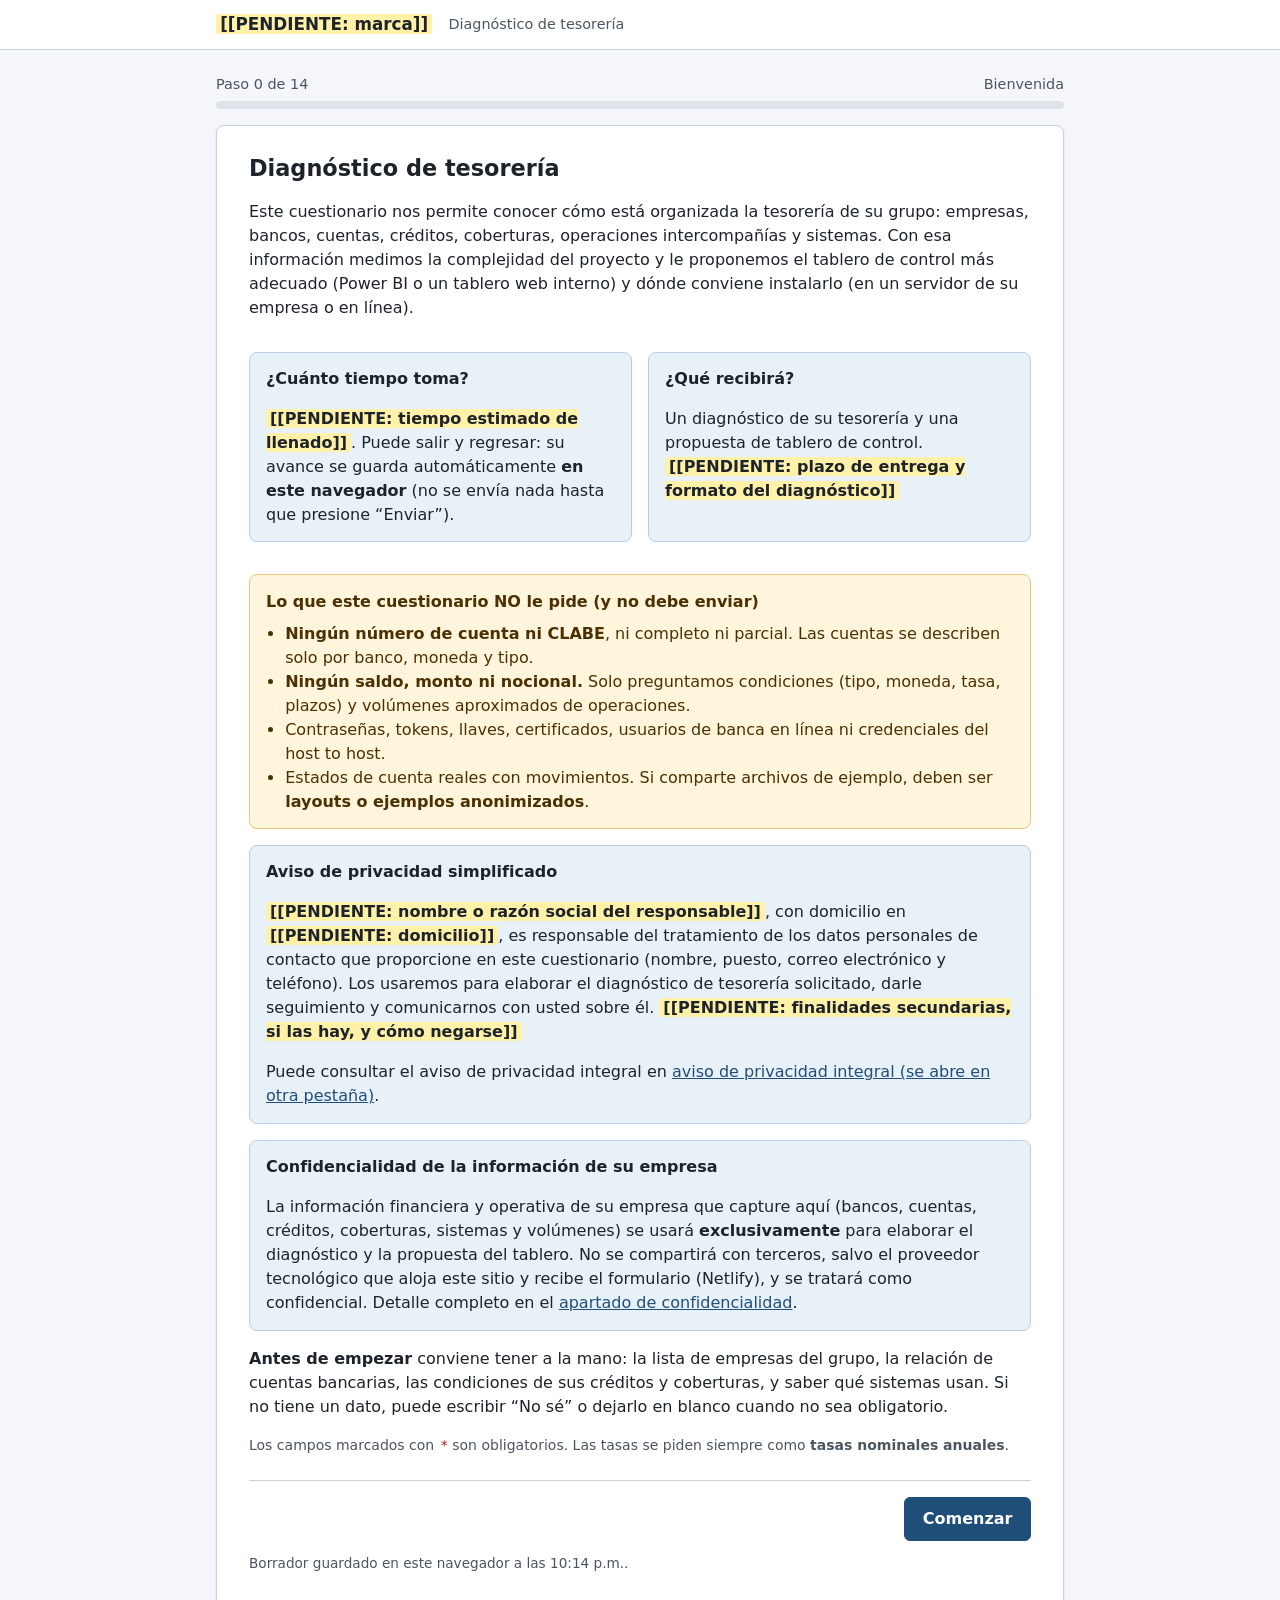
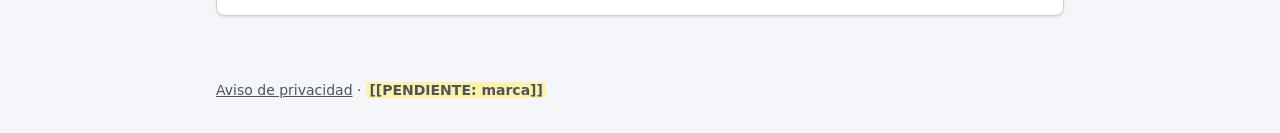
==== commit 995389bd: "Quitar números de cuenta, saldos y montos del formulario - Cuentas: sin últimos 4 dígitos; cada reng" ====
--- a/index.html
+++ b/index.html
@@ -74,7 +74,8 @@
       <div class="caja caja-aviso">
         <h3>Lo que este cuestionario NO le pide (y no debe enviar)</h3>
         <ul>
-          <li>Números de cuenta ni CLABE completos: solo los <strong>últimos 4 dígitos</strong>.</li>
+          <li><strong>Ningún número de cuenta ni CLABE</strong>, ni completo ni parcial. Las cuentas se describen solo por banco, moneda y tipo.</li>
+          <li><strong>Ningún saldo, monto ni nocional.</strong> Solo preguntamos condiciones (tipo, moneda, tasa, plazos) y volúmenes aproximados de operaciones.</li>
           <li>Contraseñas, tokens, llaves, certificados, usuarios de banca en línea ni credenciales del host to host.</li>
           <li>Estados de cuenta reales con movimientos. Si comparte archivos de ejemplo, deben ser <strong>layouts o ejemplos anonimizados</strong>.</li>
         </ul>
@@ -167,11 +168,11 @@
           <input type="number" data-k="cuentas.numero_bancos" min="1" max="200" step="1" required inputmode="numeric"></label>
       </div>
 
-      <h3>Detalle por cuenta</h3>
+      <h3>Cuentas por empresa, banco, moneda y tipo</h3>
       <div class="caja caja-aviso">
-        <p><strong>Solo los últimos 4 dígitos</strong> de cada cuenta o CLABE. Nunca escriba el número completo.</p>
-      </div>
-      <p>Puede capturar las cuentas una por una o llenar la plantilla y cargarla aquí. La plantilla se lee <strong>dentro de su navegador</strong>; el archivo no se envía, solo las filas que se agregan abajo. Si la plantilla trae números completos, el formulario conserva solo los últimos 4 dígitos.</p>
+        <p><strong>No escriba números de cuenta ni CLABE (ni siquiera los últimos dígitos) ni saldos.</strong> Cada renglón agrupa las cuentas que comparten empresa, banco, moneda y tipo; solo indique cuántas son.</p>
+      </div>
+      <p>Puede capturar los renglones aquí o llenar la plantilla y cargarla. La plantilla se lee <strong>dentro de su navegador</strong>; el archivo no se envía. Solo se leen las columnas de la plantilla: cualquier otra columna (por ejemplo, números de cuenta o saldos) se ignora.</p>
       <div class="acciones no-resumen">
         <a class="btn btn-sec btn-chico" href="/assets/plantillas/plantilla_cuentas.xlsx" download>Descargar plantilla Excel</a>
         <a class="btn btn-sec btn-chico" href="/assets/plantillas/plantilla_cuentas.csv" download>Descargar plantilla CSV</a>
@@ -181,9 +182,9 @@
       <div id="importar-estado" role="status" class="no-resumen"></div>
       <p id="cuentas-conteo" class="nota" role="status"></p>
 
-      <div data-repeat="cuentas.lista" data-tpl="tpl-cuenta" data-titulo="Cuenta">
+      <div data-repeat="cuentas.lista" data-tpl="tpl-cuenta" data-titulo="Grupo de cuentas">
         <div class="rep-lista"></div>
-        <button type="button" class="btn btn-sec" data-add>+ Agregar cuenta</button>
+        <button type="button" class="btn btn-sec" data-add>+ Agregar grupo de cuentas</button>
       </div>
 
       <h3>Cómo obtienen hoy la información</h3>
@@ -255,7 +256,7 @@
           <div class="opciones linea" data-grupo="h2h.layouts_documentados" data-opc="si_no" data-tipo="radio" data-min="1"></div>
         </fieldset>
         <div class="caja caja-aviso">
-          <p><strong>Solo layouts o ejemplos anonimizados.</strong> El archivo no debe contener nombres de clientes o proveedores, números de cuenta completos ni saldos reales. Tipos permitidos: .txt, .csv, .xlsx, .xls, .xml, .pdf, .zip.</p>
+          <p><strong>Solo layouts o ejemplos anonimizados.</strong> El archivo no debe contener nombres de clientes o proveedores, números de cuenta (ni completos ni parciales), saldos ni montos reales. Tipos permitidos: .txt, .csv, .xlsx, .xls, .xml, .pdf, .zip.</p>
         </div>
         <label class="campo"><span class="etq">Layout H2H anonimizado (opcional)</span>
           <input type="file" data-archivo="archivo_layout_h2h" accept=".txt,.csv,.xlsx,.xls,.xml,.pdf,.zip"></label>
@@ -292,6 +293,7 @@
           <div class="ayuda-texto">Con estos datos el tablero muestra la deuda total, los vencimientos y el costo financiero. Todas las tasas se capturan como tasas nominales anuales: la tasa nominal resulta de sumar la tasa base vigente más la sobretasa en puntos porcentuales.</div>
         </details>
       </div>
+      <p class="paso-intro">Solo las condiciones de cada crédito; <strong>no capture saldos ni montos</strong>.</p>
       <fieldset class="grupo">
         <legend>¿Tienen créditos o financiamientos vigentes?<span class="req" aria-hidden="true">*</span></legend>
         <div class="opciones linea" data-grupo="creditos.tiene" data-opc="si_no_creditos" data-tipo="radio" data-min="1"></div>
@@ -312,6 +314,7 @@
           <div class="ayuda-texto">Una cobertura de tasa (swap, cap, collar) cambia el costo efectivo de un crédito. Para mostrar el costo financiero real hay que ligar cada cobertura con el crédito que cubre y saber quién la valúa a mercado.</div>
         </details>
       </div>
+      <p class="paso-intro">Solo las condiciones de cada cobertura; <strong>no capture nocionales ni montos</strong>.</p>
       <fieldset class="grupo">
         <legend>¿Tienen coberturas de tasa de interés vigentes?<span class="req" aria-hidden="true">*</span></legend>
         <div class="opciones linea" data-grupo="cob_tasa.tiene" data-opc="si_no_coberturas" data-tipo="radio" data-min="1"></div>
@@ -341,6 +344,7 @@
           <div class="ayuda-texto">Las coberturas cambiarias y la posición natural en dólares permiten calcular la exposición cambiaria neta del grupo: cuánto le afecta un movimiento del tipo de cambio después de coberturas.</div>
         </details>
       </div>
+      <p class="paso-intro">Solo las condiciones de cada cobertura; <strong>no capture nocionales ni montos</strong>.</p>
       <fieldset class="grupo">
         <legend>¿Tienen coberturas cambiarias vigentes?<span class="req" aria-hidden="true">*</span></legend>
         <div class="opciones linea" data-grupo="cob_fx.tiene" data-opc="si_no_coberturas" data-tipo="radio" data-min="1"></div>
@@ -386,8 +390,6 @@
             <select data-k="ic.frecuencia" data-opc="frecuencia_ic" required></select></label>
           <label class="campo"><span class="etq">Número aproximado de operaciones al mes</span>
             <input type="number" data-k="ic.operaciones_mes" min="0" step="1" inputmode="numeric"></label>
-          <label class="campo ancho"><span class="etq">Monto aproximado mensual<span class="nota">Indique la moneda, ej. “15 millones MXN”.</span></span>
-            <input type="text" data-k="ic.monto_mes" maxlength="120"></label>
         </div>
         <fieldset class="grupo">
           <legend>¿Cómo se identifican en el estado de cuenta?<span class="req" aria-hidden="true">*</span></legend>
@@ -527,7 +529,7 @@
       <div class="caja caja-aviso">
         <h3>Antes de adjuntar</h3>
         <ul>
-          <li>Solo <strong>layouts o ejemplos anonimizados</strong>: sin nombres de clientes o proveedores, sin números de cuenta completos y sin saldos reales.</li>
+          <li>Solo <strong>layouts o ejemplos anonimizados</strong>: sin nombres de clientes o proveedores, sin números de cuenta (ni completos ni parciales) y sin saldos ni montos reales.</li>
           <li>No adjunte estados de cuenta reales con movimientos, contraseñas, llaves ni certificados.</li>
           <li>Tipos permitidos: .txt, .csv, .xlsx, .xls, .xml, .pdf, .zip. Un archivo por campo; si tiene varios, júntelos en un .zip.</li>
           <li>El envío completo (respuestas + archivos) no puede pasar de <strong>8 MB</strong>.</li>
@@ -636,13 +638,13 @@
       <select data-k="moneda" data-opc="monedas" required></select></label>
     <label class="campo" data-si="moneda:otra"><span class="etq">¿Cuál moneda?<span class="req" aria-hidden="true">*</span></span>
       <input type="text" data-k="moneda_otra" required maxlength="10"></label>
-    <label class="campo"><span class="etq">Últimos 4 dígitos de la cuenta<span class="req" aria-hidden="true">*</span></span>
-      <input type="text" data-k="ultimos4" required inputmode="numeric" maxlength="4" minlength="4" pattern="[0-9]{4}" autocomplete="off" data-mensaje="Escriba exactamente 4 dígitos (solo los últimos 4)."></label>
+    <label class="campo"><span class="etq">Número de cuentas con estas características<span class="req" aria-hidden="true">*</span><span class="nota">Cuántas cuentas, no su número.</span></span>
+      <input type="number" data-k="cantidad" value="1" min="1" max="5000" step="1" required inputmode="numeric"></label>
     <label class="campo"><span class="etq">Tipo de cuenta<span class="req" aria-hidden="true">*</span></span>
       <select data-k="tipo" data-opc="tipos_cuenta" required></select></label>
     <label class="campo"><span class="etq">Uso principal<span class="nota">Ej. pago a proveedores, cobranza, nómina.</span></span>
       <input type="text" data-k="uso" maxlength="150"></label>
-    <label class="campo"><span class="etq">Movimientos aproximados al mes</span>
+    <label class="campo"><span class="etq">Movimientos aproximados al mes<span class="nota">Total de estas cuentas.</span></span>
       <input type="number" data-k="movimientos_mes" min="0" step="1" inputmode="numeric"></label>
   </div>
 </template>
@@ -661,10 +663,6 @@
       <select data-k="moneda" data-opc="monedas" required></select></label>
     <label class="campo" data-si="moneda:otra"><span class="etq">¿Cuál moneda?<span class="req" aria-hidden="true">*</span></span>
       <input type="text" data-k="moneda_otra" required maxlength="10"></label>
-    <label class="campo"><span class="etq">Monto original<span class="nota">En la moneda del crédito.</span></span>
-      <input type="number" data-k="monto_original" min="0" step="any" inputmode="decimal"></label>
-    <label class="campo"><span class="etq">Saldo actual<span class="nota">En la moneda del crédito.</span></span>
-      <input type="number" data-k="saldo_actual" min="0" step="any" inputmode="decimal"></label>
     <label class="campo"><span class="etq">Fecha de vencimiento</span>
       <input type="date" data-k="vencimiento"></label>
   </div>
@@ -715,8 +713,6 @@
       <input type="text" data-k="instrumento_otro" required maxlength="120"></label>
     <label class="campo"><span class="etq">Contraparte<span class="req" aria-hidden="true">*</span></span>
       <input type="text" data-k="contraparte" list="lista-bancos" required maxlength="100"></label>
-    <label class="campo"><span class="etq">Nocional</span>
-      <input type="number" data-k="nocional" min="0" step="any" inputmode="decimal"></label>
     <label class="campo"><span class="etq">Moneda<span class="req" aria-hidden="true">*</span></span>
       <select data-k="moneda" data-opc="monedas" required></select></label>
     <label class="campo" data-si="moneda:otra"><span class="etq">¿Cuál moneda?<span class="req" aria-hidden="true">*</span></span>
@@ -740,9 +736,7 @@
       <input type="text" data-k="instrumento_otro" required maxlength="120"></label>
     <label class="campo"><span class="etq">Contraparte<span class="req" aria-hidden="true">*</span></span>
       <input type="text" data-k="contraparte" list="lista-bancos" required maxlength="100"></label>
-    <label class="campo"><span class="etq">Nocional</span>
-      <input type="number" data-k="nocional" min="0" step="any" inputmode="decimal"></label>
-    <label class="campo"><span class="etq">Moneda del nocional<span class="req" aria-hidden="true">*</span></span>
+    <label class="campo"><span class="etq">Moneda<span class="req" aria-hidden="true">*</span></span>
       <select data-k="moneda" data-opc="monedas" required></select></label>
     <label class="campo" data-si="moneda:otra"><span class="etq">¿Cuál moneda?<span class="req" aria-hidden="true">*</span></span>
       <input type="text" data-k="moneda_otra" required maxlength="10"></label>
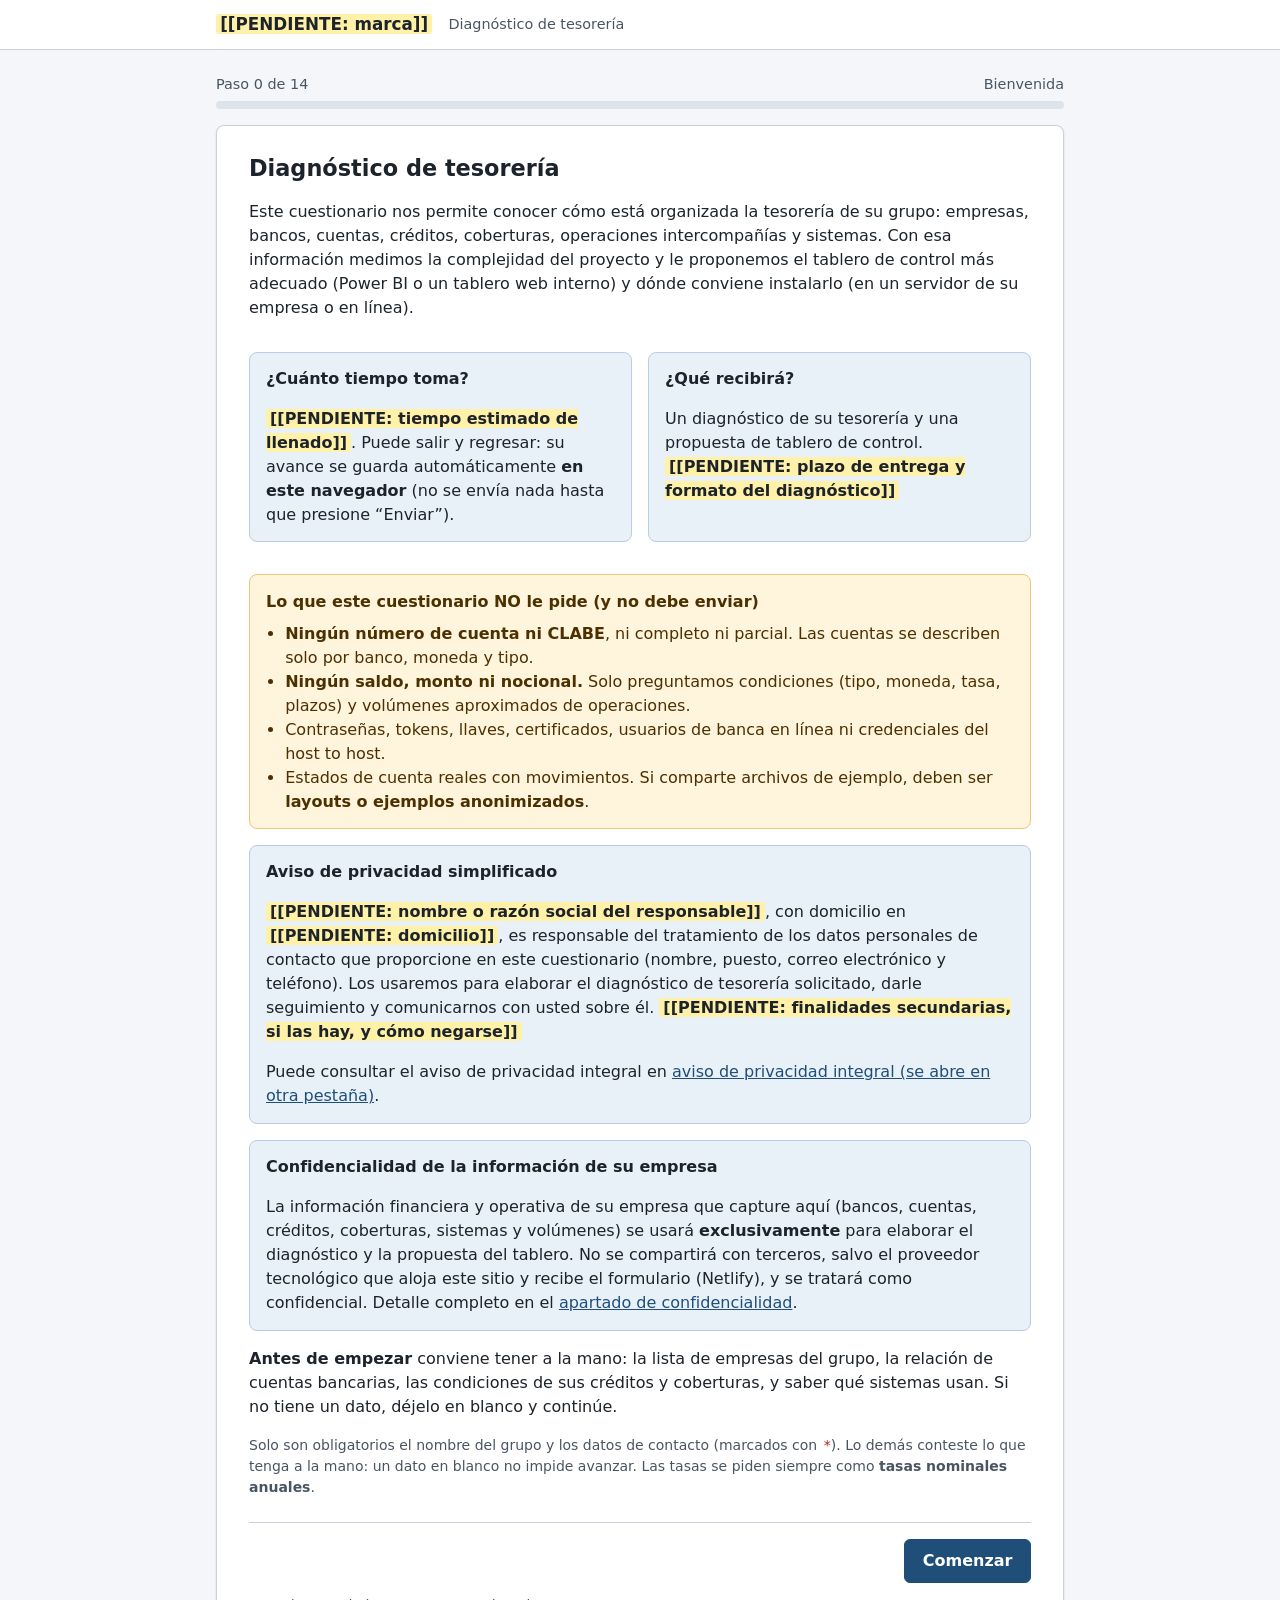
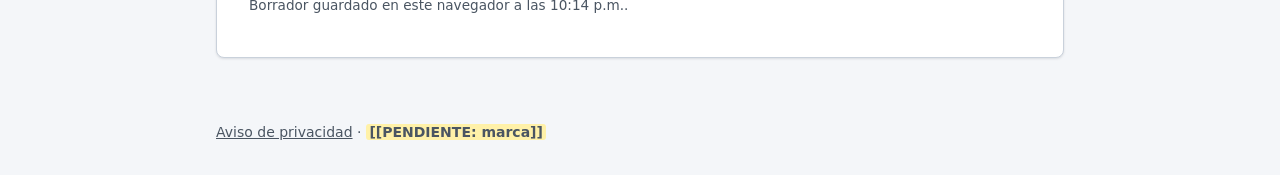
==== commit a4b5a7d9: "Dejar obligatorios solo contacto y consentimiento Todos los demás campos pasan a ser opcionales para" ====
--- a/index.html
+++ b/index.html
@@ -92,8 +92,8 @@
         <p>La información financiera y operativa de su empresa que capture aquí (bancos, cuentas, créditos, coberturas, sistemas y volúmenes) se usará <strong>exclusivamente</strong> para elaborar el diagnóstico y la propuesta del tablero. No se compartirá con terceros, salvo el proveedor tecnológico que aloja este sitio y recibe el formulario (Netlify), y se tratará como confidencial. Detalle completo en el <a href="/aviso-de-privacidad.html#confidencialidad" target="_blank" rel="noopener">apartado de confidencialidad</a>.</p>
       </div>
 
-      <p><strong>Antes de empezar</strong> conviene tener a la mano: la lista de empresas del grupo, la relación de cuentas bancarias, las condiciones de sus créditos y coberturas, y saber qué sistemas usan. Si no tiene un dato, puede escribir “No sé” o dejarlo en blanco cuando no sea obligatorio.</p>
-      <p class="nota">Los campos marcados con <span class="req" aria-hidden="true">*</span> son obligatorios. Las tasas se piden siempre como <strong>tasas nominales anuales</strong>.</p>
+      <p><strong>Antes de empezar</strong> conviene tener a la mano: la lista de empresas del grupo, la relación de cuentas bancarias, las condiciones de sus créditos y coberturas, y saber qué sistemas usan. Si no tiene un dato, déjelo en blanco y continúe.</p>
+      <p class="nota">Solo son obligatorios el nombre del grupo y los datos de contacto (marcados con <span class="req" aria-hidden="true">*</span>). Lo demás conteste lo que tenga a la mano: un dato en blanco no impide avanzar. Las tasas se piden siempre como <strong>tasas nominales anuales</strong>.</p>
     </section>
 
     <!-- ===================================================== PASO 1 -->
@@ -107,12 +107,12 @@
       <div class="campos dos">
         <label class="campo ancho"><span class="etq">Nombre del grupo o empresa principal<span class="req" aria-hidden="true">*</span></span>
           <input type="text" data-k="contacto.grupo" required autocomplete="organization" maxlength="200"></label>
-        <label class="campo"><span class="etq">Giro o sector<span class="req" aria-hidden="true">*</span></span>
-          <select data-k="contacto.giro" data-opc="giros" required></select></label>
-        <label class="campo" data-si="contacto.giro:otro"><span class="etq">¿Cuál giro?<span class="req" aria-hidden="true">*</span></span>
-          <input type="text" data-k="contacto.giro_otro" required maxlength="120"></label>
-        <label class="campo"><span class="etq">Ciudad<span class="req" aria-hidden="true">*</span></span>
-          <input type="text" data-k="contacto.ciudad" required autocomplete="address-level2" maxlength="120"></label>
+        <label class="campo"><span class="etq">Giro o sector</span>
+          <select data-k="contacto.giro" data-opc="giros"></select></label>
+        <label class="campo" data-si="contacto.giro:otro"><span class="etq">¿Cuál giro?</span>
+          <input type="text" data-k="contacto.giro_otro" maxlength="120"></label>
+        <label class="campo"><span class="etq">Ciudad</span>
+          <input type="text" data-k="contacto.ciudad" autocomplete="address-level2" maxlength="120"></label>
       </div>
 
       <h3>Persona de contacto</h3>
@@ -128,10 +128,10 @@
       </div>
 
       <fieldset class="grupo">
-        <legend>¿Quién usará el tablero?<span class="req" aria-hidden="true">*</span></legend>
-        <div class="opciones col2" data-grupo="contacto.usuarios_tablero" data-opc="usuarios_tablero" data-tipo="checkbox" data-min="1"></div>
-        <label class="campo" data-si="contacto.usuarios_tablero:otro"><span class="etq">¿Quién más?<span class="req" aria-hidden="true">*</span></span>
-          <input type="text" data-k="contacto.usuarios_tablero_otro" required maxlength="200"></label>
+        <legend>¿Quién usará el tablero?</legend>
+        <div class="opciones col2" data-grupo="contacto.usuarios_tablero" data-opc="usuarios_tablero" data-tipo="checkbox"></div>
+        <label class="campo" data-si="contacto.usuarios_tablero:otro"><span class="etq">¿Quién más?</span>
+          <input type="text" data-k="contacto.usuarios_tablero_otro" maxlength="200"></label>
       </fieldset>
     </section>
 
@@ -143,11 +143,11 @@
           <div class="ayuda-texto">Cada empresa puede tener sus propios bancos, créditos y sistema contable. El número de empresas y si consolidan define cuántas vistas necesita el tablero y si hay que eliminar operaciones intercompañías.</div>
         </details>
       </div>
-      <label class="campo"><span class="etq">Número de empresas a incluir en el tablero<span class="req" aria-hidden="true">*</span><span class="nota">Al escribir el número se crean las fichas para capturar cada empresa.</span></span>
-        <input type="number" data-k="empresas.numero" id="empresas-numero" min="1" max="200" step="1" required inputmode="numeric"></label>
+      <label class="campo"><span class="etq">Número de empresas a incluir en el tablero<span class="nota">Al escribir el número se crean las fichas para capturar cada empresa.</span></span>
+        <input type="number" data-k="empresas.numero" id="empresas-numero" min="1" max="200" step="1" inputmode="numeric"></label>
       <p id="empresas-aviso" class="caja caja-aviso" hidden></p>
 
-      <div data-repeat="empresas.lista" data-tpl="tpl-empresa" data-titulo="Empresa" data-min-items="1">
+      <div data-repeat="empresas.lista" data-tpl="tpl-empresa" data-titulo="Empresa">
         <div class="rep-lista"></div>
         <button type="button" class="btn btn-sec" data-add>+ Agregar empresa</button>
       </div>
@@ -162,10 +162,10 @@
         </details>
       </div>
       <div class="campos dos">
-        <label class="campo"><span class="etq">Número total de cuentas bancarias<span class="req" aria-hidden="true">*</span></span>
-          <input type="number" data-k="cuentas.numero_total" min="1" max="5000" step="1" required inputmode="numeric"></label>
-        <label class="campo"><span class="etq">Número de bancos<span class="req" aria-hidden="true">*</span></span>
-          <input type="number" data-k="cuentas.numero_bancos" min="1" max="200" step="1" required inputmode="numeric"></label>
+        <label class="campo"><span class="etq">Número total de cuentas bancarias</span>
+          <input type="number" data-k="cuentas.numero_total" min="1" max="5000" step="1" inputmode="numeric"></label>
+        <label class="campo"><span class="etq">Número de bancos</span>
+          <input type="number" data-k="cuentas.numero_bancos" min="1" max="200" step="1" inputmode="numeric"></label>
       </div>
 
       <h3>Cuentas por empresa, banco, moneda y tipo</h3>
@@ -189,23 +189,23 @@
 
       <h3>Cómo obtienen hoy la información</h3>
       <fieldset class="grupo">
-        <legend>Canal de información<span class="req" aria-hidden="true">*</span><span class="nota">Marque todos los que usan.</span></legend>
-        <div class="opciones col2" data-grupo="cuentas.canales" data-opc="canales" data-tipo="checkbox" data-min="1"></div>
+        <legend>Canal de información<span class="nota">Marque todos los que usan.</span></legend>
+        <div class="opciones col2" data-grupo="cuentas.canales" data-opc="canales" data-tipo="checkbox"></div>
       </fieldset>
       <fieldset class="grupo">
         <div class="ayuda-linea">
-          <legend>Formato del estado de cuenta<span class="req" aria-hidden="true">*</span><span class="nota">Marque todos los que reciben.</span></legend>
+          <legend>Formato del estado de cuenta<span class="nota">Marque todos los que reciben.</span></legend>
           <details class="ayuda"><summary aria-label="¿Qué son estos formatos?">?</summary>
             <div class="ayuda-texto">TXT posicional: cada dato ocupa columnas fijas. MT940 es el formato SWIFT de estado de cuenta; CAMT.053 es su equivalente en XML (ISO 20022); BAI2 es común en bancos de EE. UU. Si no sabe el nombre, marque “Otro” y descríbalo (por ejemplo, “TXT separado por pipes”).</div>
           </details>
         </div>
-        <div class="opciones col2" data-grupo="cuentas.formatos" data-opc="formatos" data-tipo="checkbox" data-min="1"></div>
-        <label class="campo" data-si="cuentas.formatos:otro"><span class="etq">¿Qué otro formato?<span class="req" aria-hidden="true">*</span></span>
-          <input type="text" data-k="cuentas.formatos_otro" required maxlength="200"></label>
-      </fieldset>
-      <fieldset class="grupo">
-        <legend>Frecuencia con que descargan hoy los estados de cuenta<span class="req" aria-hidden="true">*</span></legend>
-        <div class="opciones linea" data-grupo="cuentas.frecuencia" data-opc="frecuencia_descarga" data-tipo="checkbox" data-min="1"></div>
+        <div class="opciones col2" data-grupo="cuentas.formatos" data-opc="formatos" data-tipo="checkbox"></div>
+        <label class="campo" data-si="cuentas.formatos:otro"><span class="etq">¿Qué otro formato?</span>
+          <input type="text" data-k="cuentas.formatos_otro" maxlength="200"></label>
+      </fieldset>
+      <fieldset class="grupo">
+        <legend>Frecuencia con que descargan hoy los estados de cuenta</legend>
+        <div class="opciones linea" data-grupo="cuentas.frecuencia" data-opc="frecuencia_descarga" data-tipo="checkbox"></div>
       </fieldset>
     </section>
 
@@ -218,42 +218,42 @@
         </details>
       </div>
       <fieldset class="grupo">
-        <legend>¿Tienen host to host contratado con algún banco?<span class="req" aria-hidden="true">*</span></legend>
-        <div class="opciones linea" data-grupo="h2h.tiene" data-opc="si_no_nose" data-tipo="radio" data-min="1"></div>
+        <legend>¿Tienen host to host contratado con algún banco?</legend>
+        <div class="opciones linea" data-grupo="h2h.tiene" data-opc="si_no_nose" data-tipo="radio"></div>
       </fieldset>
 
       <div data-si="h2h.tiene:si">
         <fieldset class="grupo">
-          <legend>¿Con qué bancos?<span class="req" aria-hidden="true">*</span><span class="nota">La lista sale de los bancos que capturó en el paso 3.</span></legend>
+          <legend>¿Con qué bancos?<span class="nota">La lista sale de los bancos que capturó en el paso 3.</span></legend>
           <div class="opciones col2" data-grupo="h2h.bancos" data-dyn="bancos" data-tipo="checkbox"></div>
           <label class="campo"><span class="etq">Otros bancos con H2H (no capturados en el paso 3)</span>
             <input type="text" data-k="h2h.bancos_otros" maxlength="300" list="lista-bancos"></label>
         </fieldset>
         <fieldset class="grupo">
-          <legend>Protocolo<span class="req" aria-hidden="true">*</span></legend>
-          <div class="opciones linea" data-grupo="h2h.protocolo" data-opc="protocolo" data-tipo="radio" data-min="1"></div>
-          <label class="campo" data-si="h2h.protocolo:otro"><span class="etq">¿Cuál protocolo?<span class="req" aria-hidden="true">*</span></span>
-            <input type="text" data-k="h2h.protocolo_otro" required maxlength="120"></label>
-        </fieldset>
-        <fieldset class="grupo">
-          <legend>¿Quién lo administra?<span class="req" aria-hidden="true">*</span></legend>
-          <div class="opciones linea" data-grupo="h2h.administra" data-opc="administra_h2h" data-tipo="checkbox" data-min="1"></div>
+          <legend>Protocolo</legend>
+          <div class="opciones linea" data-grupo="h2h.protocolo" data-opc="protocolo" data-tipo="radio"></div>
+          <label class="campo" data-si="h2h.protocolo:otro"><span class="etq">¿Cuál protocolo?</span>
+            <input type="text" data-k="h2h.protocolo_otro" maxlength="120"></label>
+        </fieldset>
+        <fieldset class="grupo">
+          <legend>¿Quién lo administra?</legend>
+          <div class="opciones linea" data-grupo="h2h.administra" data-opc="administra_h2h" data-tipo="checkbox"></div>
         </fieldset>
         <fieldset class="grupo">
           <legend>Archivos que entrega el banco</legend>
           <div class="opciones col2" data-grupo="h2h.recibe" data-opc="h2h_recibe" data-tipo="checkbox"></div>
-          <label class="campo" data-si="h2h.recibe:otro"><span class="etq">¿Qué otros archivos entrega el banco?<span class="req" aria-hidden="true">*</span></span>
-            <input type="text" data-k="h2h.recibe_otro" required maxlength="200"></label>
+          <label class="campo" data-si="h2h.recibe:otro"><span class="etq">¿Qué otros archivos entrega el banco?</span>
+            <input type="text" data-k="h2h.recibe_otro" maxlength="200"></label>
         </fieldset>
         <fieldset class="grupo">
           <legend>Archivos que envía la empresa al banco</legend>
           <div class="opciones col2" data-grupo="h2h.envia" data-opc="h2h_envia" data-tipo="checkbox"></div>
-          <label class="campo" data-si="h2h.envia:otro"><span class="etq">¿Qué otros archivos envía la empresa?<span class="req" aria-hidden="true">*</span></span>
-            <input type="text" data-k="h2h.envia_otro" required maxlength="200"></label>
-        </fieldset>
-        <fieldset class="grupo">
-          <legend>¿Cuentan con los layouts documentados?<span class="req" aria-hidden="true">*</span></legend>
-          <div class="opciones linea" data-grupo="h2h.layouts_documentados" data-opc="si_no" data-tipo="radio" data-min="1"></div>
+          <label class="campo" data-si="h2h.envia:otro"><span class="etq">¿Qué otros archivos envía la empresa?</span>
+            <input type="text" data-k="h2h.envia_otro" maxlength="200"></label>
+        </fieldset>
+        <fieldset class="grupo">
+          <legend>¿Cuentan con los layouts documentados?</legend>
+          <div class="opciones linea" data-grupo="h2h.layouts_documentados" data-opc="si_no" data-tipo="radio"></div>
         </fieldset>
         <div class="caja caja-aviso">
           <p><strong>Solo layouts o ejemplos anonimizados.</strong> El archivo no debe contener nombres de clientes o proveedores, números de cuenta (ni completos ni parciales), saldos ni montos reales. Tipos permitidos: .txt, .csv, .xlsx, .xls, .xml, .pdf, .zip.</p>
@@ -272,16 +272,16 @@
         </details>
       </div>
       <fieldset class="grupo">
-        <legend>Monedas que manejan<span class="req" aria-hidden="true">*</span></legend>
-        <div class="opciones linea" data-grupo="monedas.lista" data-opc="monedas_multi" data-tipo="checkbox" data-min="1"></div>
-        <label class="campo" data-si="monedas.lista:otra"><span class="etq">¿Qué otras monedas? (código ISO, ej. CAD, JPY)<span class="req" aria-hidden="true">*</span></span>
-          <input type="text" data-k="monedas.otras" required maxlength="100"></label>
-      </fieldset>
-      <fieldset class="grupo">
-        <legend>Tipo de cambio que usan para valuar<span class="req" aria-hidden="true">*</span></legend>
-        <div class="opciones" data-grupo="monedas.tipo_cambio" data-opc="tipo_cambio" data-tipo="checkbox" data-min="1"></div>
-        <label class="campo" data-si="monedas.tipo_cambio:otro"><span class="etq">¿Cuál otro tipo de cambio?<span class="req" aria-hidden="true">*</span></span>
-          <input type="text" data-k="monedas.tipo_cambio_otro" required maxlength="200"></label>
+        <legend>Monedas que manejan</legend>
+        <div class="opciones linea" data-grupo="monedas.lista" data-opc="monedas_multi" data-tipo="checkbox"></div>
+        <label class="campo" data-si="monedas.lista:otra"><span class="etq">¿Qué otras monedas? (código ISO, ej. CAD, JPY)</span>
+          <input type="text" data-k="monedas.otras" maxlength="100"></label>
+      </fieldset>
+      <fieldset class="grupo">
+        <legend>Tipo de cambio que usan para valuar</legend>
+        <div class="opciones" data-grupo="monedas.tipo_cambio" data-opc="tipo_cambio" data-tipo="checkbox"></div>
+        <label class="campo" data-si="monedas.tipo_cambio:otro"><span class="etq">¿Cuál otro tipo de cambio?</span>
+          <input type="text" data-k="monedas.tipo_cambio_otro" maxlength="200"></label>
       </fieldset>
     </section>
 
@@ -295,11 +295,11 @@
       </div>
       <p class="paso-intro">Solo las condiciones de cada crédito; <strong>no capture saldos ni montos</strong>.</p>
       <fieldset class="grupo">
-        <legend>¿Tienen créditos o financiamientos vigentes?<span class="req" aria-hidden="true">*</span></legend>
-        <div class="opciones linea" data-grupo="creditos.tiene" data-opc="si_no_creditos" data-tipo="radio" data-min="1"></div>
+        <legend>¿Tienen créditos o financiamientos vigentes?</legend>
+        <div class="opciones linea" data-grupo="creditos.tiene" data-opc="si_no_creditos" data-tipo="radio"></div>
       </fieldset>
       <div data-si="creditos.tiene:si">
-        <div data-repeat="creditos.lista" data-tpl="tpl-credito" data-titulo="Crédito" data-min-items="1">
+        <div data-repeat="creditos.lista" data-tpl="tpl-credito" data-titulo="Crédito">
           <div class="rep-lista"></div>
           <button type="button" class="btn btn-sec" data-add>+ Agregar crédito</button>
         </div>
@@ -316,23 +316,23 @@
       </div>
       <p class="paso-intro">Solo las condiciones de cada cobertura; <strong>no capture nocionales ni montos</strong>.</p>
       <fieldset class="grupo">
-        <legend>¿Tienen coberturas de tasa de interés vigentes?<span class="req" aria-hidden="true">*</span></legend>
-        <div class="opciones linea" data-grupo="cob_tasa.tiene" data-opc="si_no_coberturas" data-tipo="radio" data-min="1"></div>
+        <legend>¿Tienen coberturas de tasa de interés vigentes?</legend>
+        <div class="opciones linea" data-grupo="cob_tasa.tiene" data-opc="si_no_coberturas" data-tipo="radio"></div>
       </fieldset>
       <div data-si="cob_tasa.tiene:si">
-        <div data-repeat="cob_tasa.lista" data-tpl="tpl-cob-tasa" data-titulo="Cobertura de tasa" data-min-items="1">
+        <div data-repeat="cob_tasa.lista" data-tpl="tpl-cob-tasa" data-titulo="Cobertura de tasa">
           <div class="rep-lista"></div>
           <button type="button" class="btn btn-sec" data-add>+ Agregar cobertura de tasa</button>
         </div>
         <h3>Valuación</h3>
         <fieldset class="grupo">
-          <legend>¿Quién les da la valuación a mercado?<span class="req" aria-hidden="true">*</span></legend>
-          <div class="opciones col2" data-grupo="cob_tasa.valuador" data-opc="valuador" data-tipo="checkbox" data-min="1"></div>
-          <label class="campo" data-si="cob_tasa.valuador:otro"><span class="etq">¿Quién más?<span class="req" aria-hidden="true">*</span></span>
-            <input type="text" data-k="cob_tasa.valuador_otro" required maxlength="200"></label>
-        </fieldset>
-        <label class="campo"><span class="etq">¿Con qué frecuencia la reciben?<span class="req" aria-hidden="true">*</span></span>
-          <select data-k="cob_tasa.frecuencia_valuacion" data-opc="frecuencia_valuacion" required></select></label>
+          <legend>¿Quién les da la valuación a mercado?</legend>
+          <div class="opciones col2" data-grupo="cob_tasa.valuador" data-opc="valuador" data-tipo="checkbox"></div>
+          <label class="campo" data-si="cob_tasa.valuador:otro"><span class="etq">¿Quién más?</span>
+            <input type="text" data-k="cob_tasa.valuador_otro" maxlength="200"></label>
+        </fieldset>
+        <label class="campo"><span class="etq">¿Con qué frecuencia la reciben?</span>
+          <select data-k="cob_tasa.frecuencia_valuacion" data-opc="frecuencia_valuacion"></select></label>
       </div>
     </section>
 
@@ -346,23 +346,23 @@
       </div>
       <p class="paso-intro">Solo las condiciones de cada cobertura; <strong>no capture nocionales ni montos</strong>.</p>
       <fieldset class="grupo">
-        <legend>¿Tienen coberturas cambiarias vigentes?<span class="req" aria-hidden="true">*</span></legend>
-        <div class="opciones linea" data-grupo="cob_fx.tiene" data-opc="si_no_coberturas" data-tipo="radio" data-min="1"></div>
+        <legend>¿Tienen coberturas cambiarias vigentes?</legend>
+        <div class="opciones linea" data-grupo="cob_fx.tiene" data-opc="si_no_coberturas" data-tipo="radio"></div>
       </fieldset>
       <div data-si="cob_fx.tiene:si">
-        <div data-repeat="cob_fx.lista" data-tpl="tpl-cob-fx" data-titulo="Cobertura cambiaria" data-min-items="1">
+        <div data-repeat="cob_fx.lista" data-tpl="tpl-cob-fx" data-titulo="Cobertura cambiaria">
           <div class="rep-lista"></div>
           <button type="button" class="btn btn-sec" data-add>+ Agregar cobertura cambiaria</button>
         </div>
       </div>
       <h3>Posición y política</h3>
       <fieldset class="grupo">
-        <legend>Posición natural del grupo en dólares<span class="req" aria-hidden="true">*</span></legend>
-        <div class="opciones" data-grupo="cob_fx.posicion_natural" data-opc="posicion_natural" data-tipo="radio" data-min="1"></div>
-      </fieldset>
-      <fieldset class="grupo">
-        <legend>¿Tienen una política de cobertura documentada?<span class="req" aria-hidden="true">*</span></legend>
-        <div class="opciones linea" data-grupo="cob_fx.politica" data-opc="si_no" data-tipo="radio" data-min="1"></div>
+        <legend>Posición natural del grupo en dólares</legend>
+        <div class="opciones" data-grupo="cob_fx.posicion_natural" data-opc="posicion_natural" data-tipo="radio"></div>
+      </fieldset>
+      <fieldset class="grupo">
+        <legend>¿Tienen una política de cobertura documentada?</legend>
+        <div class="opciones linea" data-grupo="cob_fx.politica" data-opc="si_no" data-tipo="radio"></div>
       </fieldset>
     </section>
 
@@ -375,31 +375,31 @@
         </details>
       </div>
       <fieldset class="grupo">
-        <legend>¿Hay traspasos u operaciones entre empresas del grupo?<span class="req" aria-hidden="true">*</span></legend>
-        <div class="opciones linea" data-grupo="ic.tiene" data-opc="si_no" data-tipo="radio" data-min="1"></div>
+        <legend>¿Hay traspasos u operaciones entre empresas del grupo?</legend>
+        <div class="opciones linea" data-grupo="ic.tiene" data-opc="si_no" data-tipo="radio"></div>
       </fieldset>
       <div data-si="ic.tiene:si">
         <fieldset class="grupo">
-          <legend>Conceptos de traspaso<span class="req" aria-hidden="true">*</span></legend>
-          <div class="opciones col2" data-grupo="ic.conceptos" data-opc="conceptos_ic" data-tipo="checkbox" data-min="1"></div>
-          <label class="campo" data-si="ic.conceptos:otro"><span class="etq">¿Qué otros conceptos?<span class="req" aria-hidden="true">*</span></span>
-            <input type="text" data-k="ic.conceptos_otro" required maxlength="200"></label>
+          <legend>Conceptos de traspaso</legend>
+          <div class="opciones col2" data-grupo="ic.conceptos" data-opc="conceptos_ic" data-tipo="checkbox"></div>
+          <label class="campo" data-si="ic.conceptos:otro"><span class="etq">¿Qué otros conceptos?</span>
+            <input type="text" data-k="ic.conceptos_otro" maxlength="200"></label>
         </fieldset>
         <div class="campos dos">
-          <label class="campo"><span class="etq">Frecuencia<span class="req" aria-hidden="true">*</span></span>
-            <select data-k="ic.frecuencia" data-opc="frecuencia_ic" required></select></label>
+          <label class="campo"><span class="etq">Frecuencia</span>
+            <select data-k="ic.frecuencia" data-opc="frecuencia_ic"></select></label>
           <label class="campo"><span class="etq">Número aproximado de operaciones al mes</span>
             <input type="number" data-k="ic.operaciones_mes" min="0" step="1" inputmode="numeric"></label>
         </div>
         <fieldset class="grupo">
-          <legend>¿Cómo se identifican en el estado de cuenta?<span class="req" aria-hidden="true">*</span></legend>
-          <div class="opciones col2" data-grupo="ic.identificacion" data-opc="identificacion_ic" data-tipo="checkbox" data-min="1"></div>
-        </fieldset>
-        <fieldset class="grupo">
-          <legend>¿Generan intereses intercompañía?<span class="req" aria-hidden="true">*</span></legend>
-          <div class="opciones linea" data-grupo="ic.intereses" data-opc="si_no" data-tipo="radio" data-min="1"></div>
-          <label class="campo" data-si="ic.intereses:si"><span class="etq">Tasa usada (nominal anual)<span class="req" aria-hidden="true">*</span><span class="nota">Ej. “TIIE 28 + 1.50 pp” o “11.00 % fija nominal anual”.</span></span>
-            <input type="text" data-k="ic.tasa" required maxlength="150"></label>
+          <legend>¿Cómo se identifican en el estado de cuenta?</legend>
+          <div class="opciones col2" data-grupo="ic.identificacion" data-opc="identificacion_ic" data-tipo="checkbox"></div>
+        </fieldset>
+        <fieldset class="grupo">
+          <legend>¿Generan intereses intercompañía?</legend>
+          <div class="opciones linea" data-grupo="ic.intereses" data-opc="si_no" data-tipo="radio"></div>
+          <label class="campo" data-si="ic.intereses:si"><span class="etq">Tasa usada (nominal anual)<span class="nota">Ej. “TIIE 28 + 1.50 pp” o “11.00 % fija nominal anual”.</span></span>
+            <input type="text" data-k="ic.tasa" maxlength="150"></label>
         </fieldset>
       </div>
     </section>
@@ -413,20 +413,20 @@
         </details>
       </div>
       <fieldset class="grupo">
-        <legend>Tipos de pago que realizan y número aproximado de pagos al mes<span class="req" aria-hidden="true">*</span></legend>
-        <div class="opciones" data-grupo="pagos.tipos" data-opc="tipos_pago" data-tipo="conteo" data-conteo="pagos.volumen" data-min="1"></div>
-        <label class="campo" data-si="pagos.tipos:otro"><span class="etq">¿Qué otros pagos?<span class="req" aria-hidden="true">*</span></span>
-          <input type="text" data-k="pagos.tipos_otro" required maxlength="200"></label>
-      </fieldset>
-      <fieldset class="grupo">
-        <legend>¿Usan dispersión masiva por layout?<span class="req" aria-hidden="true">*</span></legend>
-        <div class="opciones linea" data-grupo="pagos.dispersion_masiva" data-opc="dispersion" data-tipo="radio" data-min="1"></div>
-      </fieldset>
-      <fieldset class="grupo">
-        <legend>¿Cómo reciben la cobranza?<span class="req" aria-hidden="true">*</span></legend>
-        <div class="opciones col2" data-grupo="pagos.cobranza" data-opc="cobranza" data-tipo="checkbox" data-min="1"></div>
-        <label class="campo" data-si="pagos.cobranza:otro"><span class="etq">¿Qué otra forma de cobranza?<span class="req" aria-hidden="true">*</span></span>
-          <input type="text" data-k="pagos.cobranza_otro" required maxlength="200"></label>
+        <legend>Tipos de pago que realizan y número aproximado de pagos al mes</legend>
+        <div class="opciones" data-grupo="pagos.tipos" data-opc="tipos_pago" data-tipo="conteo" data-conteo="pagos.volumen"></div>
+        <label class="campo" data-si="pagos.tipos:otro"><span class="etq">¿Qué otros pagos?</span>
+          <input type="text" data-k="pagos.tipos_otro" maxlength="200"></label>
+      </fieldset>
+      <fieldset class="grupo">
+        <legend>¿Usan dispersión masiva por layout?</legend>
+        <div class="opciones linea" data-grupo="pagos.dispersion_masiva" data-opc="dispersion" data-tipo="radio"></div>
+      </fieldset>
+      <fieldset class="grupo">
+        <legend>¿Cómo reciben la cobranza?</legend>
+        <div class="opciones col2" data-grupo="pagos.cobranza" data-opc="cobranza" data-tipo="checkbox"></div>
+        <label class="campo" data-si="pagos.cobranza:otro"><span class="etq">¿Qué otra forma de cobranza?</span>
+          <input type="text" data-k="pagos.cobranza_otro" maxlength="200"></label>
       </fieldset>
     </section>
 
@@ -439,46 +439,46 @@
         </details>
       </div>
       <fieldset class="grupo">
-        <legend>ERP o sistema contable que usan<span class="req" aria-hidden="true">*</span><span class="nota">Marque todos los que se usan en el grupo.</span></legend>
-        <div class="opciones col2" data-grupo="sistemas.erp" data-opc="erps" data-tipo="checkbox" data-min="1"></div>
-        <label class="campo" data-si="sistemas.erp:otro"><span class="etq">¿Cuál otro sistema?<span class="req" aria-hidden="true">*</span></span>
-          <input type="text" data-k="sistemas.erp_otro" required maxlength="200"></label>
-      </fieldset>
-      <fieldset class="grupo">
-        <legend>¿El ERP tiene módulo de tesorería en uso?<span class="req" aria-hidden="true">*</span></legend>
-        <div class="opciones linea" data-grupo="sistemas.modulo_tesoreria" data-opc="si_no_nose" data-tipo="radio" data-min="1"></div>
-      </fieldset>
-      <fieldset class="grupo">
-        <legend>¿Cómo hacen hoy la conciliación bancaria?<span class="req" aria-hidden="true">*</span></legend>
-        <div class="opciones col2" data-grupo="sistemas.conciliacion" data-opc="conciliacion" data-tipo="checkbox" data-min="1"></div>
-        <label class="campo" data-si="sistemas.conciliacion:software"><span class="etq">¿Qué software especializado?<span class="req" aria-hidden="true">*</span></span>
-          <input type="text" data-k="sistemas.conciliacion_software" required maxlength="200"></label>
+        <legend>ERP o sistema contable que usan<span class="nota">Marque todos los que se usan en el grupo.</span></legend>
+        <div class="opciones col2" data-grupo="sistemas.erp" data-opc="erps" data-tipo="checkbox"></div>
+        <label class="campo" data-si="sistemas.erp:otro"><span class="etq">¿Cuál otro sistema?</span>
+          <input type="text" data-k="sistemas.erp_otro" maxlength="200"></label>
+      </fieldset>
+      <fieldset class="grupo">
+        <legend>¿El ERP tiene módulo de tesorería en uso?</legend>
+        <div class="opciones linea" data-grupo="sistemas.modulo_tesoreria" data-opc="si_no_nose" data-tipo="radio"></div>
+      </fieldset>
+      <fieldset class="grupo">
+        <legend>¿Cómo hacen hoy la conciliación bancaria?</legend>
+        <div class="opciones col2" data-grupo="sistemas.conciliacion" data-opc="conciliacion" data-tipo="checkbox"></div>
+        <label class="campo" data-si="sistemas.conciliacion:software"><span class="etq">¿Qué software especializado?</span>
+          <input type="text" data-k="sistemas.conciliacion_software" maxlength="200"></label>
       </fieldset>
       <label class="campo"><span class="etq">Reportes de tesorería que preparan hoy<span class="nota">Ej. posición diaria de bancos, flujo semanal, reporte de deuda mensual al consejo.</span></span>
         <textarea data-k="sistemas.reportes" maxlength="2000"></textarea></label>
 
       <h3>Microsoft 365 y Power BI</h3>
       <fieldset class="grupo">
-        <legend>¿Usan Microsoft 365?<span class="req" aria-hidden="true">*</span></legend>
-        <div class="opciones linea" data-grupo="sistemas.m365" data-opc="si_no_nose" data-tipo="radio" data-min="1"></div>
+        <legend>¿Usan Microsoft 365?</legend>
+        <div class="opciones linea" data-grupo="sistemas.m365" data-opc="si_no_nose" data-tipo="radio"></div>
       </fieldset>
       <fieldset class="grupo">
         <div class="ayuda-linea">
-          <legend>Licencias de Power BI<span class="req" aria-hidden="true">*</span></legend>
+          <legend>Licencias de Power BI</legend>
           <details class="ayuda"><summary aria-label="¿Qué tipo de licencia tengo?">?</summary>
             <div class="ayuda-texto">Pro y Premium por usuario se asignan a cada persona. Fabric o capacidad es un contrato de la empresa que permite compartir reportes con más usuarios. Si no lo sabe, su área de TI puede consultarlo en el centro de administración de Microsoft 365.</div>
           </details>
         </div>
-        <div class="opciones col2" data-grupo="sistemas.powerbi" data-opc="powerbi" data-tipo="radio" data-min="1"></div>
+        <div class="opciones col2" data-grupo="sistemas.powerbi" data-opc="powerbi" data-tipo="radio"></div>
       </fieldset>
       <fieldset class="grupo">
         <div class="ayuda-linea">
-          <legend>¿Tienen instalado un gateway de datos de Power BI?<span class="req" aria-hidden="true">*</span></legend>
+          <legend>¿Tienen instalado un gateway de datos de Power BI?</legend>
           <details class="ayuda"><summary aria-label="¿Qué es el gateway?">?</summary>
             <div class="ayuda-texto">Es un programa que se instala en un servidor de la empresa para que Power BI en línea pueda leer datos que están dentro de su red (por ejemplo, una base de datos local).</div>
           </details>
         </div>
-        <div class="opciones linea" data-grupo="sistemas.gateway" data-opc="si_no_nose" data-tipo="radio" data-min="1"></div>
+        <div class="opciones linea" data-grupo="sistemas.gateway" data-opc="si_no_nose" data-tipo="radio"></div>
       </fieldset>
     </section>
 
@@ -491,31 +491,31 @@
         </details>
       </div>
       <fieldset class="grupo">
-        <legend>Preferencia de alojamiento<span class="req" aria-hidden="true">*</span></legend>
-        <div class="opciones" data-grupo="infra.alojamiento" data-opc="alojamiento" data-tipo="radio" data-min="1"></div>
+        <legend>Preferencia de alojamiento</legend>
+        <div class="opciones" data-grupo="infra.alojamiento" data-opc="alojamiento" data-tipo="radio"></div>
       </fieldset>
       <fieldset class="grupo" data-si="infra.alojamiento:nube|indistinto">
         <legend>Nube que usan o prefieren</legend>
         <div class="opciones linea" data-grupo="infra.nubes" data-opc="nubes" data-tipo="checkbox"></div>
       </fieldset>
       <fieldset class="grupo">
-        <legend>¿Sus políticas permiten que la información financiera se guarde fuera de la red de la empresa?<span class="req" aria-hidden="true">*</span></legend>
-        <div class="opciones linea" data-grupo="infra.permite_salida" data-opc="si_no_nose" data-tipo="radio" data-min="1"></div>
+        <legend>¿Sus políticas permiten que la información financiera se guarde fuera de la red de la empresa?</legend>
+        <div class="opciones linea" data-grupo="infra.permite_salida" data-opc="si_no_nose" data-tipo="radio"></div>
       </fieldset>
       <label class="campo"><span class="etq">Políticas de TI o restricciones a considerar<span class="nota">Ej. acceso solo por VPN, la información no puede salir de la empresa, aprobación del área de seguridad.</span></span>
         <textarea data-k="infra.restricciones" maxlength="2000"></textarea></label>
       <fieldset class="grupo">
-        <legend>Frecuencia de actualización deseada del tablero<span class="req" aria-hidden="true">*</span></legend>
-        <div class="opciones linea" data-grupo="infra.frecuencia" data-opc="frecuencia_tablero" data-tipo="radio" data-min="1"></div>
-      </fieldset>
-      <fieldset class="grupo">
-        <legend>Indicadores que quieren ver<span class="req" aria-hidden="true">*</span></legend>
-        <div class="opciones" data-grupo="infra.indicadores" data-opc="indicadores" data-tipo="checkbox" data-min="1"></div>
-        <label class="campo" data-si="infra.indicadores:otro"><span class="etq">¿Qué otros indicadores?<span class="req" aria-hidden="true">*</span></span>
-          <input type="text" data-k="infra.indicadores_otro" required maxlength="300"></label>
-      </fieldset>
-      <label class="campo"><span class="etq">Número de usuarios del tablero<span class="req" aria-hidden="true">*</span></span>
-        <input type="number" data-k="infra.usuarios" min="1" max="10000" step="1" required inputmode="numeric"></label>
+        <legend>Frecuencia de actualización deseada del tablero</legend>
+        <div class="opciones linea" data-grupo="infra.frecuencia" data-opc="frecuencia_tablero" data-tipo="radio"></div>
+      </fieldset>
+      <fieldset class="grupo">
+        <legend>Indicadores que quieren ver</legend>
+        <div class="opciones" data-grupo="infra.indicadores" data-opc="indicadores" data-tipo="checkbox"></div>
+        <label class="campo" data-si="infra.indicadores:otro"><span class="etq">¿Qué otros indicadores?</span>
+          <input type="text" data-k="infra.indicadores_otro" maxlength="300"></label>
+      </fieldset>
+      <label class="campo"><span class="etq">Número de usuarios del tablero</span>
+        <input type="number" data-k="infra.usuarios" min="1" max="10000" step="1" inputmode="numeric"></label>
     </section>
 
     <!-- ===================================================== PASO 13 -->
@@ -609,39 +609,39 @@
 
 <template id="tpl-empresa">
   <div class="campos dos">
-    <label class="campo ancho"><span class="etq">Razón social<span class="req" aria-hidden="true">*</span></span>
-      <input type="text" data-k="razon_social" required maxlength="200"></label>
+    <label class="campo ancho"><span class="etq">Razón social</span>
+      <input type="text" data-k="razon_social" maxlength="200"></label>
     <label class="campo"><span class="etq">RFC (opcional)</span>
       <input type="text" data-k="rfc" maxlength="13" pattern="[A-Za-zÑñ&amp;]{3,4}[0-9]{6}[A-Za-z0-9]{3}" data-mensaje="El RFC debe tener 12 caracteres (persona moral) o 13 (persona física)." autocapitalize="characters"></label>
-    <label class="campo"><span class="etq">Moneda funcional<span class="req" aria-hidden="true">*</span></span>
-      <select data-k="moneda_funcional" data-opc="monedas" required></select></label>
-    <label class="campo" data-si="moneda_funcional:otra"><span class="etq">¿Cuál moneda?<span class="req" aria-hidden="true">*</span></span>
-      <input type="text" data-k="moneda_funcional_otra" required maxlength="10"></label>
+    <label class="campo"><span class="etq">Moneda funcional</span>
+      <select data-k="moneda_funcional" data-opc="monedas"></select></label>
+    <label class="campo" data-si="moneda_funcional:otra"><span class="etq">¿Cuál moneda?</span>
+      <input type="text" data-k="moneda_funcional_otra" maxlength="10"></label>
     <fieldset class="grupo">
-      <legend>¿Consolida en el grupo?<span class="req" aria-hidden="true">*</span></legend>
-      <div class="opciones linea" data-grupo="consolida" data-opc="si_no" data-tipo="radio" data-min="1"></div>
+      <legend>¿Consolida en el grupo?</legend>
+      <div class="opciones linea" data-grupo="consolida" data-opc="si_no" data-tipo="radio"></div>
     </fieldset>
-    <label class="campo"><span class="etq">ERP que usa<span class="req" aria-hidden="true">*</span></span>
-      <select data-k="erp" data-opc="erps" required></select></label>
-    <label class="campo" data-si="erp:otro"><span class="etq">¿Cuál ERP?<span class="req" aria-hidden="true">*</span></span>
-      <input type="text" data-k="erp_otro" required maxlength="120"></label>
+    <label class="campo"><span class="etq">ERP que usa</span>
+      <select data-k="erp" data-opc="erps"></select></label>
+    <label class="campo" data-si="erp:otro"><span class="etq">¿Cuál ERP?</span>
+      <input type="text" data-k="erp_otro" maxlength="120"></label>
   </div>
 </template>
 
 <template id="tpl-cuenta">
   <div class="campos dos">
-    <label class="campo"><span class="etq">Empresa<span class="req" aria-hidden="true">*</span></span>
-      <select data-k="empresa" data-dyn="empresas" required></select></label>
-    <label class="campo"><span class="etq">Banco<span class="req" aria-hidden="true">*</span></span>
-      <input type="text" data-k="banco" list="lista-bancos" required maxlength="100"></label>
-    <label class="campo"><span class="etq">Moneda<span class="req" aria-hidden="true">*</span></span>
-      <select data-k="moneda" data-opc="monedas" required></select></label>
-    <label class="campo" data-si="moneda:otra"><span class="etq">¿Cuál moneda?<span class="req" aria-hidden="true">*</span></span>
-      <input type="text" data-k="moneda_otra" required maxlength="10"></label>
-    <label class="campo"><span class="etq">Número de cuentas con estas características<span class="req" aria-hidden="true">*</span><span class="nota">Cuántas cuentas, no su número.</span></span>
-      <input type="number" data-k="cantidad" value="1" min="1" max="5000" step="1" required inputmode="numeric"></label>
-    <label class="campo"><span class="etq">Tipo de cuenta<span class="req" aria-hidden="true">*</span></span>
-      <select data-k="tipo" data-opc="tipos_cuenta" required></select></label>
+    <label class="campo"><span class="etq">Empresa</span>
+      <select data-k="empresa" data-dyn="empresas"></select></label>
+    <label class="campo"><span class="etq">Banco</span>
+      <input type="text" data-k="banco" list="lista-bancos" maxlength="100"></label>
+    <label class="campo"><span class="etq">Moneda</span>
+      <select data-k="moneda" data-opc="monedas"></select></label>
+    <label class="campo" data-si="moneda:otra"><span class="etq">¿Cuál moneda?</span>
+      <input type="text" data-k="moneda_otra" maxlength="10"></label>
+    <label class="campo"><span class="etq">Número de cuentas con estas características<span class="nota">Cuántas cuentas, no su número.</span></span>
+      <input type="number" data-k="cantidad" value="1" min="1" max="5000" step="1" inputmode="numeric"></label>
+    <label class="campo"><span class="etq">Tipo de cuenta</span>
+      <select data-k="tipo" data-opc="tipos_cuenta"></select></label>
     <label class="campo"><span class="etq">Uso principal<span class="nota">Ej. pago a proveedores, cobranza, nómina.</span></span>
       <input type="text" data-k="uso" maxlength="150"></label>
     <label class="campo"><span class="etq">Movimientos aproximados al mes<span class="nota">Total de estas cuentas.</span></span>
@@ -651,34 +651,34 @@
 
 <template id="tpl-credito">
   <div class="campos dos">
-    <label class="campo"><span class="etq">Tipo de crédito<span class="req" aria-hidden="true">*</span></span>
-      <select data-k="tipo" data-opc="tipos_credito" required></select></label>
-    <label class="campo" data-si="tipo:otro"><span class="etq">¿Qué tipo?<span class="req" aria-hidden="true">*</span></span>
-      <input type="text" data-k="tipo_otro" required maxlength="120"></label>
-    <label class="campo"><span class="etq">Empresa acreditada<span class="req" aria-hidden="true">*</span></span>
-      <select data-k="empresa" data-dyn="empresas" required></select></label>
-    <label class="campo"><span class="etq">Banco o acreedor<span class="req" aria-hidden="true">*</span></span>
-      <input type="text" data-k="banco" list="lista-bancos" required maxlength="100"></label>
-    <label class="campo"><span class="etq">Moneda<span class="req" aria-hidden="true">*</span></span>
-      <select data-k="moneda" data-opc="monedas" required></select></label>
-    <label class="campo" data-si="moneda:otra"><span class="etq">¿Cuál moneda?<span class="req" aria-hidden="true">*</span></span>
-      <input type="text" data-k="moneda_otra" required maxlength="10"></label>
+    <label class="campo"><span class="etq">Tipo de crédito</span>
+      <select data-k="tipo" data-opc="tipos_credito"></select></label>
+    <label class="campo" data-si="tipo:otro"><span class="etq">¿Qué tipo?</span>
+      <input type="text" data-k="tipo_otro" maxlength="120"></label>
+    <label class="campo"><span class="etq">Empresa acreditada</span>
+      <select data-k="empresa" data-dyn="empresas"></select></label>
+    <label class="campo"><span class="etq">Banco o acreedor</span>
+      <input type="text" data-k="banco" list="lista-bancos" maxlength="100"></label>
+    <label class="campo"><span class="etq">Moneda</span>
+      <select data-k="moneda" data-opc="monedas"></select></label>
+    <label class="campo" data-si="moneda:otra"><span class="etq">¿Cuál moneda?</span>
+      <input type="text" data-k="moneda_otra" maxlength="10"></label>
     <label class="campo"><span class="etq">Fecha de vencimiento</span>
       <input type="date" data-k="vencimiento"></label>
   </div>
 
   <h4>Tasa de interés (nominal anual)</h4>
   <div class="campos dos">
-    <label class="campo"><span class="etq">Tasa base<span class="req" aria-hidden="true">*</span></span>
-      <select data-k="tasa_base" data-opc="tasas_base" required></select></label>
-    <label class="campo" data-si="tasa_base:otra"><span class="etq">¿Qué tasa base?<span class="req" aria-hidden="true">*</span></span>
-      <input type="text" data-k="tasa_base_otra" required maxlength="80"></label>
+    <label class="campo"><span class="etq">Tasa base</span>
+      <select data-k="tasa_base" data-opc="tasas_base"></select></label>
+    <label class="campo" data-si="tasa_base:otra"><span class="etq">¿Qué tasa base?</span>
+      <input type="text" data-k="tasa_base_otra" maxlength="80"></label>
     <label class="campo" data-si="tasa_base:tiie28|tiie91|tiie_fondeo|term_sofr|otra"><span class="etq">Valor vigente de la tasa base (% nominal anual)<span class="nota">El que aplicó en el último periodo de intereses. Opcional.</span></span>
       <input type="number" data-k="tasa_base_valor" min="0" max="100" step="0.0001" inputmode="decimal" data-tasa></label>
-    <label class="campo" data-si="tasa_base:tiie28|tiie91|tiie_fondeo|term_sofr|otra"><span class="etq">Sobretasa (puntos porcentuales)<span class="req" aria-hidden="true">*</span><span class="nota">Ej. 2.50 para TIIE + 2.50 pp.</span></span>
-      <input type="number" data-k="sobretasa_pp" min="-20" max="50" step="0.0001" required inputmode="decimal" data-tasa></label>
-    <label class="campo" data-si="tasa_base:fija"><span class="etq">Tasa fija (% nominal anual)<span class="req" aria-hidden="true">*</span></span>
-      <input type="number" data-k="tasa_fija" min="0" max="100" step="0.0001" required inputmode="decimal" data-tasa></label>
+    <label class="campo" data-si="tasa_base:tiie28|tiie91|tiie_fondeo|term_sofr|otra"><span class="etq">Sobretasa (puntos porcentuales)<span class="nota">Ej. 2.50 para TIIE + 2.50 pp.</span></span>
+      <input type="number" data-k="sobretasa_pp" min="-20" max="50" step="0.0001" inputmode="decimal" data-tasa></label>
+    <label class="campo" data-si="tasa_base:fija"><span class="etq">Tasa fija (% nominal anual)</span>
+      <input type="number" data-k="tasa_fija" min="0" max="100" step="0.0001" inputmode="decimal" data-tasa></label>
     <label class="campo"><span class="etq">Tasa nominal anual resultante (%)<span class="nota">Se calcula sola: tasa fija, o tasa base vigente + sobretasa.</span></span>
       <input type="text" data-k="tasa_nominal" readonly tabindex="-1"></label>
   </div>
@@ -686,19 +686,19 @@
 
   <h4>Pagos y amortización</h4>
   <div class="campos dos">
-    <label class="campo"><span class="etq">Periodicidad de pago de intereses<span class="req" aria-hidden="true">*</span></span>
-      <select data-k="periodicidad_intereses" data-opc="periodicidad" required></select></label>
-    <label class="campo"><span class="etq">Periodicidad de pago de capital<span class="req" aria-hidden="true">*</span></span>
-      <select data-k="periodicidad_capital" data-opc="periodicidad" required></select></label>
-    <label class="campo"><span class="etq">Tipo de amortización<span class="req" aria-hidden="true">*</span></span>
-      <select data-k="amortizacion" data-opc="amortizacion" required></select></label>
+    <label class="campo"><span class="etq">Periodicidad de pago de intereses</span>
+      <select data-k="periodicidad_intereses" data-opc="periodicidad"></select></label>
+    <label class="campo"><span class="etq">Periodicidad de pago de capital</span>
+      <select data-k="periodicidad_capital" data-opc="periodicidad"></select></label>
+    <label class="campo"><span class="etq">Tipo de amortización</span>
+      <select data-k="amortizacion" data-opc="amortizacion"></select></label>
     <fieldset class="grupo">
-      <legend>¿Tienen la tabla de amortización?<span class="req" aria-hidden="true">*</span></legend>
-      <div class="opciones" data-grupo="tabla_amortizacion" data-opc="tabla_amort" data-tipo="radio" data-min="1"></div>
+      <legend>¿Tienen la tabla de amortización?</legend>
+      <div class="opciones" data-grupo="tabla_amortizacion" data-opc="tabla_amort" data-tipo="radio"></div>
     </fieldset>
     <fieldset class="grupo ancho" data-si="tabla_amortizacion:si">
-      <legend>¿En qué formato?<span class="req" aria-hidden="true">*</span></legend>
-      <div class="opciones linea" data-grupo="tabla_formato" data-opc="formato_tabla" data-tipo="checkbox" data-min="1"></div>
+      <legend>¿En qué formato?</legend>
+      <div class="opciones linea" data-grupo="tabla_formato" data-opc="formato_tabla" data-tipo="checkbox"></div>
     </fieldset>
     <label class="campo ancho"><span class="etq">Garantías y covenants<span class="nota">Ej. garantía hipotecaria; razón deuda/EBITDA máxima de 3.0x.</span></span>
       <textarea data-k="garantias_covenants" maxlength="2000"></textarea></label>
@@ -707,16 +707,16 @@
 
 <template id="tpl-cob-tasa">
   <div class="campos dos">
-    <label class="campo"><span class="etq">Instrumento<span class="req" aria-hidden="true">*</span></span>
-      <select data-k="instrumento" data-opc="instr_tasa" required></select></label>
-    <label class="campo" data-si="instrumento:otro"><span class="etq">¿Qué instrumento?<span class="req" aria-hidden="true">*</span></span>
-      <input type="text" data-k="instrumento_otro" required maxlength="120"></label>
-    <label class="campo"><span class="etq">Contraparte<span class="req" aria-hidden="true">*</span></span>
-      <input type="text" data-k="contraparte" list="lista-bancos" required maxlength="100"></label>
-    <label class="campo"><span class="etq">Moneda<span class="req" aria-hidden="true">*</span></span>
-      <select data-k="moneda" data-opc="monedas" required></select></label>
-    <label class="campo" data-si="moneda:otra"><span class="etq">¿Cuál moneda?<span class="req" aria-hidden="true">*</span></span>
-      <input type="text" data-k="moneda_otra" required maxlength="10"></label>
+    <label class="campo"><span class="etq">Instrumento</span>
+      <select data-k="instrumento" data-opc="instr_tasa"></select></label>
+    <label class="campo" data-si="instrumento:otro"><span class="etq">¿Qué instrumento?</span>
+      <input type="text" data-k="instrumento_otro" maxlength="120"></label>
+    <label class="campo"><span class="etq">Contraparte</span>
+      <input type="text" data-k="contraparte" list="lista-bancos" maxlength="100"></label>
+    <label class="campo"><span class="etq">Moneda</span>
+      <select data-k="moneda" data-opc="monedas"></select></label>
+    <label class="campo" data-si="moneda:otra"><span class="etq">¿Cuál moneda?</span>
+      <input type="text" data-k="moneda_otra" maxlength="10"></label>
     <label class="campo"><span class="etq">Fecha de vencimiento</span>
       <input type="date" data-k="vencimiento"></label>
     <label class="campo"><span class="etq">Crédito que cubre<span class="nota">La lista sale de los créditos del paso 6.</span></span>
@@ -730,16 +730,16 @@
 
 <template id="tpl-cob-fx">
   <div class="campos dos">
-    <label class="campo"><span class="etq">Instrumento<span class="req" aria-hidden="true">*</span></span>
-      <select data-k="instrumento" data-opc="instr_fx" required></select></label>
-    <label class="campo" data-si="instrumento:otro"><span class="etq">¿Qué instrumento?<span class="req" aria-hidden="true">*</span></span>
-      <input type="text" data-k="instrumento_otro" required maxlength="120"></label>
-    <label class="campo"><span class="etq">Contraparte<span class="req" aria-hidden="true">*</span></span>
-      <input type="text" data-k="contraparte" list="lista-bancos" required maxlength="100"></label>
-    <label class="campo"><span class="etq">Moneda<span class="req" aria-hidden="true">*</span></span>
-      <select data-k="moneda" data-opc="monedas" required></select></label>
-    <label class="campo" data-si="moneda:otra"><span class="etq">¿Cuál moneda?<span class="req" aria-hidden="true">*</span></span>
-      <input type="text" data-k="moneda_otra" required maxlength="10"></label>
+    <label class="campo"><span class="etq">Instrumento</span>
+      <select data-k="instrumento" data-opc="instr_fx"></select></label>
+    <label class="campo" data-si="instrumento:otro"><span class="etq">¿Qué instrumento?</span>
+      <input type="text" data-k="instrumento_otro" maxlength="120"></label>
+    <label class="campo"><span class="etq">Contraparte</span>
+      <input type="text" data-k="contraparte" list="lista-bancos" maxlength="100"></label>
+    <label class="campo"><span class="etq">Moneda</span>
+      <select data-k="moneda" data-opc="monedas"></select></label>
+    <label class="campo" data-si="moneda:otra"><span class="etq">¿Cuál moneda?</span>
+      <input type="text" data-k="moneda_otra" maxlength="10"></label>
     <label class="campo"><span class="etq">Fecha de vencimiento</span>
       <input type="date" data-k="vencimiento"></label>
     <label class="campo"><span class="etq">Tipo de cambio pactado<span class="nota">Ej. 18.2500 MXN por USD. En opciones, el strike.</span></span>
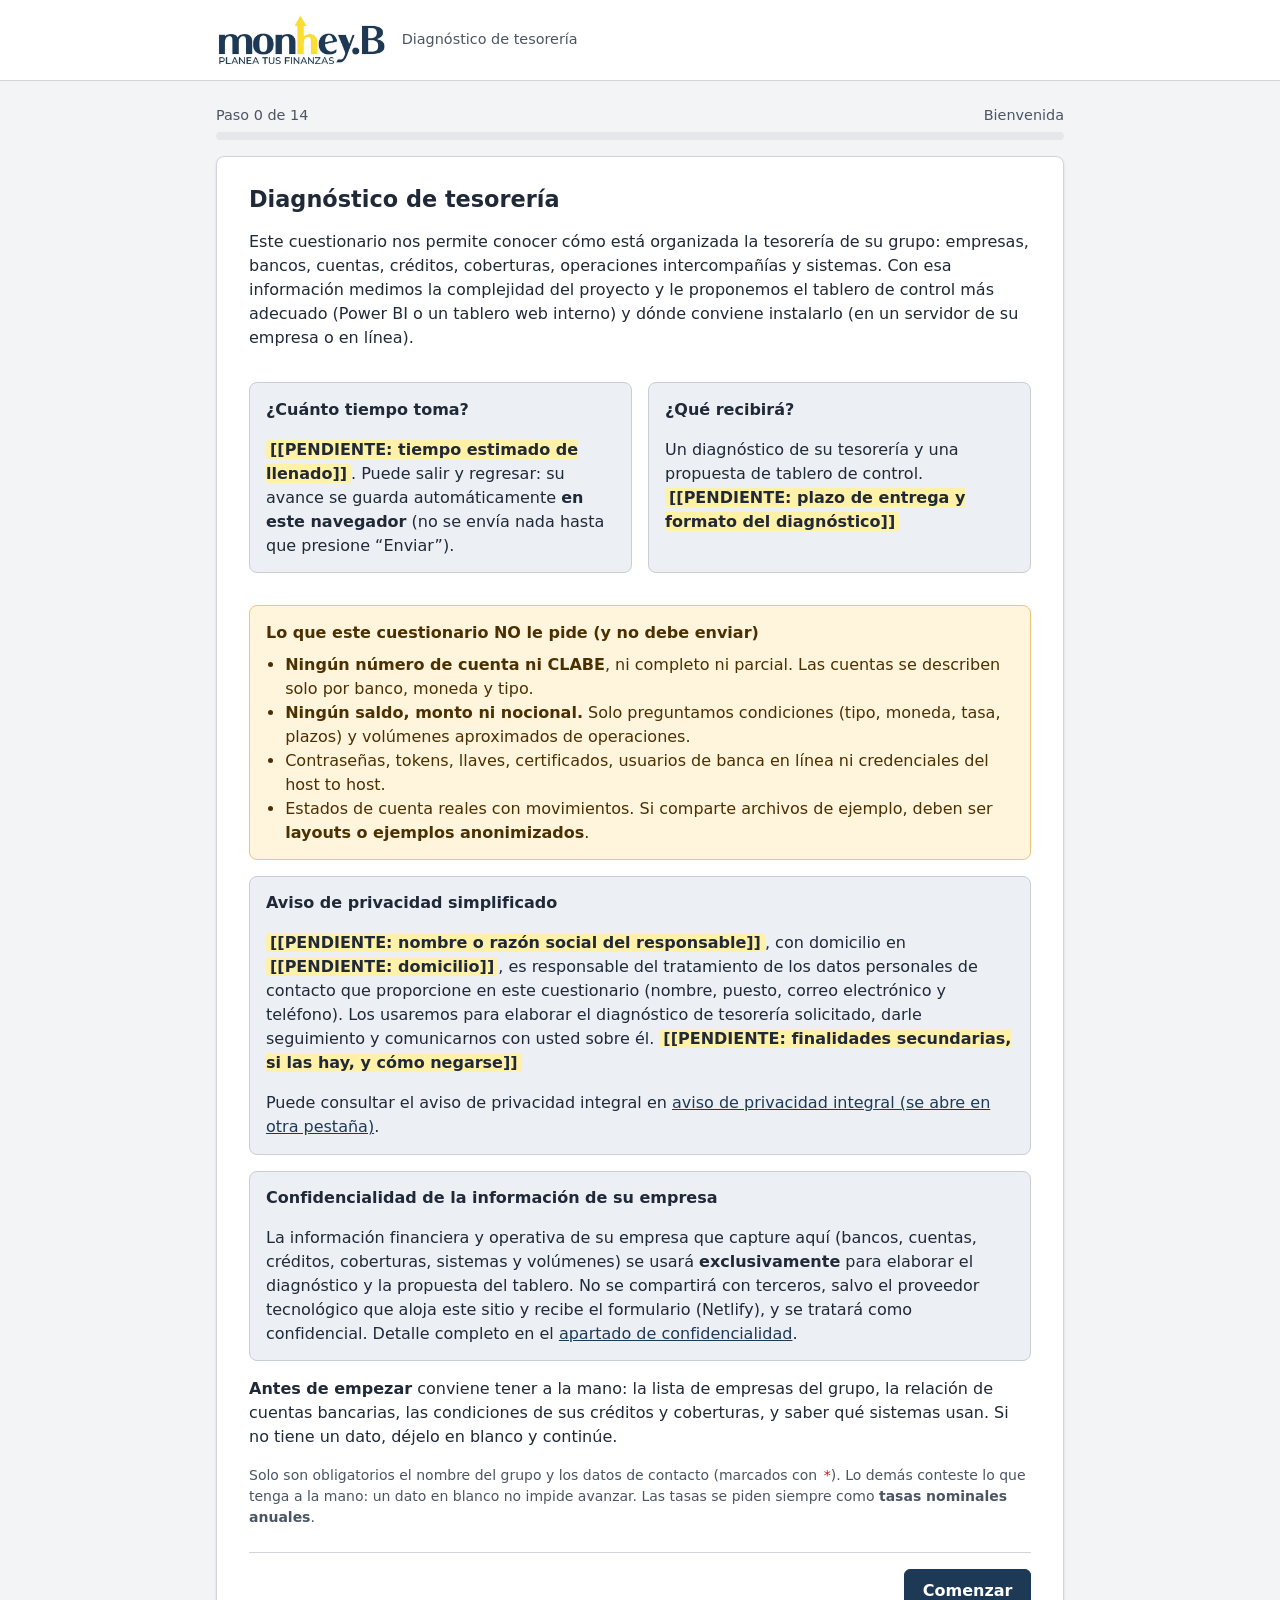
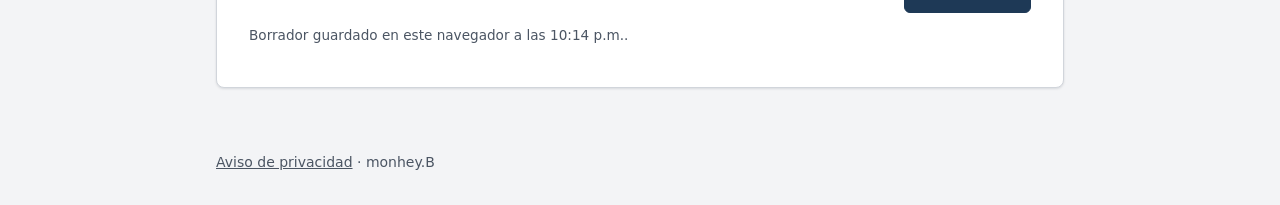
==== commit 2b18c9e4: "Aplicar marca monhey.B: logo y colores (azul marino #1E3956, blanco y grises) Co-Authored-By: Claude" ====
--- a/index.html
+++ b/index.html
@@ -14,8 +14,7 @@
 
 <header class="sitio-cab">
   <div class="contenedor">
-    <!-- [[PENDIENTE: logotipo]] Sustituir por <img src="/assets/img/logo.svg" alt="Nombre de la marca" height="36"> -->
-    <a class="marca" href="/"><span class="pendiente">[[PENDIENTE: marca]]</span></a>
+    <a class="marca" href="/"><img src="/assets/img/logo-monhey-b.png" alt="monhey.B — Planea tus finanzas" class="logo" width="600" height="198"></a>
     <span class="marca-sub">Diagnóstico de tesorería</span>
   </div>
 </header>
@@ -593,7 +592,7 @@
 
 <footer class="sitio-pie">
   <div class="contenedor">
-    <a href="/aviso-de-privacidad.html">Aviso de privacidad</a> · <span class="pendiente">[[PENDIENTE: marca]]</span>
+    <a href="/aviso-de-privacidad.html">Aviso de privacidad</a> · monhey.B
   </div>
 </footer>
 
--- a/assets/css/styles.css
+++ b/assets/css/styles.css
@@ -1,19 +1,19 @@
 /* =========================================================================
    Diagnóstico de tesorería — estilos
-   [[PENDIENTE: colores de marca]] Cambia solo las variables de :root para
-   aplicar la paleta definitiva. Los valores actuales son una paleta neutra
-   con contraste AA (texto normal ≥ 4.5:1 sobre su fondo).
+   Marca monhey.B: azul marino #1E3956 (tomado del logo), blanco y grises
+   neutros. El amarillo del logo (#FCDD34) no se usa en la interfaz.
+   Contraste AA: texto normal ≥ 4.5:1 sobre su fondo.
    ========================================================================= */
 :root {
   color-scheme: light;
-  --c-primario: #1f4e79;        /* botones, enlaces, barra de avance */
-  --c-primario-oscuro: #163a5a;
-  --c-primario-suave: #e8f0f8;
-  --c-texto: #1d232b;
-  --c-texto-suave: #4a5562;
-  --c-fondo: #f4f6f9;
+  --c-primario: #1E3956;        /* azul marino del logo: botones, enlaces, barra de avance */
+  --c-primario-oscuro: #162B40;
+  --c-primario-suave: #ECEFF3;
+  --c-texto: #1F2937;
+  --c-texto-suave: #4B5563;
+  --c-fondo: #F3F4F6;
   --c-superficie: #ffffff;
-  --c-borde: #c9d1db;
+  --c-borde: #D1D5DB;
   --c-error: #b3261e;
   --c-error-suave: #fdecea;
   --c-aviso: #7a4b00;
@@ -39,7 +39,7 @@
 img { max-width: 100%; }
 a { color: var(--c-primario); }
 a:hover { color: var(--c-primario-oscuro); }
-:focus-visible { outline: 3px solid #f0a500; outline-offset: 2px; }
+:focus-visible { outline: 3px solid var(--c-primario); outline-offset: 2px; }
 [hidden] { display: none !important; }
 
 .sr-only {
@@ -58,7 +58,9 @@
   border-bottom: 1px solid var(--c-borde);
 }
 .sitio-cab .contenedor { display: flex; align-items: center; gap: 1rem; padding-top: .75rem; padding-bottom: .75rem; }
-.marca { font-weight: 700; font-size: 1.05rem; color: var(--c-texto); text-decoration: none; }
+.marca { font-weight: 700; font-size: 1.05rem; color: var(--c-texto); text-decoration: none; display: inline-flex; align-items: center; }
+.logo { display: block; height: 56px; width: auto; }
+@media (max-width: 400px) { .logo { height: 40px; } }
 .marca-sub { color: var(--c-texto-suave); font-size: .9rem; }
 .sitio-pie { color: var(--c-texto-suave); font-size: .875rem; padding: 2rem 0; }
 .sitio-pie a { color: var(--c-texto-suave); }
@@ -69,7 +71,7 @@
 /* ---------- Avance ---------- */
 .avance { margin-bottom: 1rem; }
 .avance-texto { display: flex; justify-content: space-between; gap: 1rem; font-size: .9rem; color: var(--c-texto-suave); margin-bottom: .35rem; flex-wrap: wrap; }
-.avance-barra { height: 8px; background: #dde3ea; border-radius: 99px; overflow: hidden; }
+.avance-barra { height: 8px; background: #E5E7EB; border-radius: 99px; overflow: hidden; }
 .avance-relleno { height: 100%; width: 0; background: var(--c-primario); transition: width .25s ease; }
 
 /* ---------- Tarjetas y pasos ---------- */
@@ -96,14 +98,14 @@
   width: 1.6rem; height: 1.6rem; border-radius: 50%;
   display: inline-flex; align-items: center; justify-content: center;
   background: var(--c-primario-suave); color: var(--c-primario);
-  border: 1px solid #b9cde2; font-weight: 700; font-size: .9rem;
+  border: 1px solid #C7CED6; font-weight: 700; font-size: .9rem;
 }
 .ayuda > summary::-webkit-details-marker { display: none; }
 .ayuda[open] > summary { background: var(--c-primario); color: #fff; }
 .ayuda-texto {
   margin-top: .4rem; padding: .75rem .9rem; font-size: .9rem;
   background: var(--c-primario-suave); border-radius: var(--radio);
-  border: 1px solid #b9cde2; color: var(--c-texto);
+  border: 1px solid #C7CED6; color: var(--c-texto);
 }
 .ayuda-linea { display: flex; gap: .5rem; align-items: flex-start; }
 .ayuda-linea > :first-child { flex: 1; }
@@ -128,11 +130,11 @@
 input[type="date"], input:not([type]), select, textarea {
   width: 100%; font: inherit; color: inherit;
   padding: .55rem .7rem; min-height: 44px;
-  border: 1px solid #8995a3; border-radius: 6px; background: #fff;
+  border: 1px solid #7B828E; border-radius: 6px; background: #fff;
 }
 textarea { min-height: 88px; resize: vertical; }
-input[readonly] { background: #eef1f5; }
-input:disabled, select:disabled, textarea:disabled { background: #eef1f5; }
+input[readonly] { background: #F3F4F6; }
+input:disabled, select:disabled, textarea:disabled { background: #F3F4F6; }
 [aria-invalid="true"] { border-color: var(--c-error) !important; box-shadow: 0 0 0 1px var(--c-error); }
 .opciones[aria-invalid="true"] { box-shadow: 0 0 0 2px var(--c-error); border-radius: 6px; }
 
@@ -156,7 +158,7 @@
 .caja > :first-child { margin-top: 0; }
 .caja > :last-child { margin-bottom: 0; }
 .caja h3 { margin-top: 0; font-size: 1rem; }
-.caja-info { background: var(--c-primario-suave); border-color: #b9cde2; }
+.caja-info { background: var(--c-primario-suave); border-color: #C7CED6; }
 .caja-aviso { background: var(--c-aviso-suave); border-color: #ecc77a; color: #4d3000; }
 .caja-error { background: var(--c-error-suave); border-color: #f0b4ae; color: #6b1510; }
 .caja-ok { background: var(--c-ok-suave); border-color: #a9d8b8; color: #11401f; }
@@ -165,7 +167,7 @@
 /* ---------- Secciones repetibles ---------- */
 .rep-item {
   border: 1px solid var(--c-borde); border-radius: var(--radio);
-  padding: 1rem; margin: 1rem 0; background: #fbfcfd;
+  padding: 1rem; margin: 1rem 0; background: #FAFAFB;
 }
 .rep-item-cab { display: flex; align-items: center; justify-content: space-between; gap: .75rem; margin-bottom: .75rem; }
 .rep-item-cab h4 { margin: 0; }
@@ -212,17 +214,17 @@
 .tabla-wrap { overflow-x: auto; -webkit-overflow-scrolling: touch; }
 table { border-collapse: collapse; width: 100%; font-size: .92rem; }
 th, td { text-align: left; padding: .45rem .6rem; border-bottom: 1px solid var(--c-borde); vertical-align: top; }
-th { background: #eef1f5; font-weight: 600; }
+th { background: #F3F4F6; font-weight: 600; }
 td.num, th.num { text-align: right; font-variant-numeric: tabular-nums; }
 .etiqueta-nivel { display: inline-block; padding: .05rem .5rem; border-radius: 99px; font-size: .82rem; font-weight: 600; background: #eef1f5; }
 .kpis { display: grid; grid-template-columns: repeat(2, 1fr); gap: .75rem; }
 @media (min-width: 640px) { .kpis { grid-template-columns: repeat(4, 1fr); } }
-.kpi { border: 1px solid var(--c-borde); border-radius: var(--radio); padding: .75rem; background: #fbfcfd; }
+.kpi { border: 1px solid var(--c-borde); border-radius: var(--radio); padding: .75rem; background: #FAFAFB; }
 .kpi-valor { font-size: 1.5rem; font-weight: 700; font-variant-numeric: tabular-nums; }
 .kpi-etq { font-size: .85rem; color: var(--c-texto-suave); }
 #resultado > .tarjeta { margin-top: 1rem; }
-.fila-dimension td { background: #f6f8fb; }
-pre { white-space: pre-wrap; overflow-wrap: anywhere; font-size: .8rem; background: #eef1f5; padding: .75rem; border-radius: 6px; max-height: 420px; overflow: auto; }
+.fila-dimension td { background: #F5F6F8; }
+pre { white-space: pre-wrap; overflow-wrap: anywhere; font-size: .8rem; background: #F3F4F6; padding: .75rem; border-radius: 6px; max-height: 420px; overflow: auto; }
 
 /* ---------- Páginas de texto (aviso, gracias) ---------- */
 .texto-legal h2 { font-size: 1.15rem; margin-top: 2rem; }
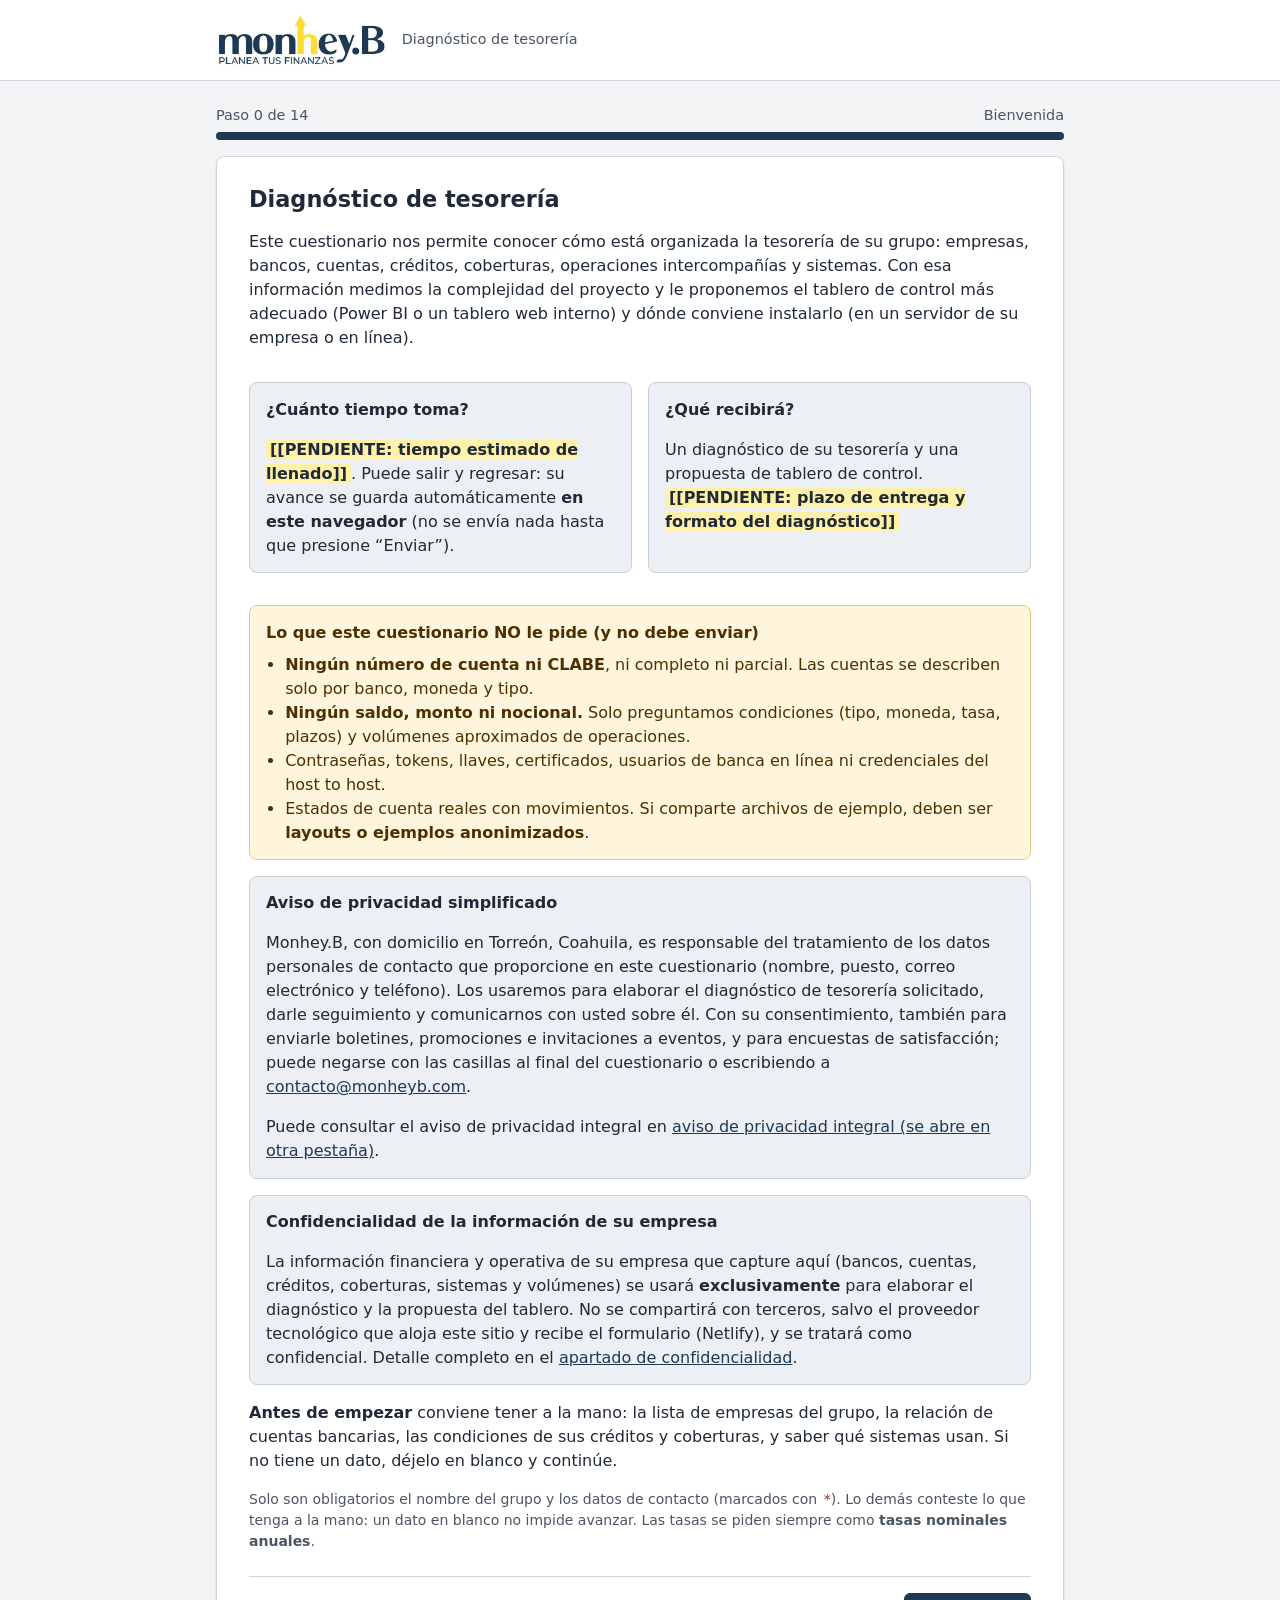
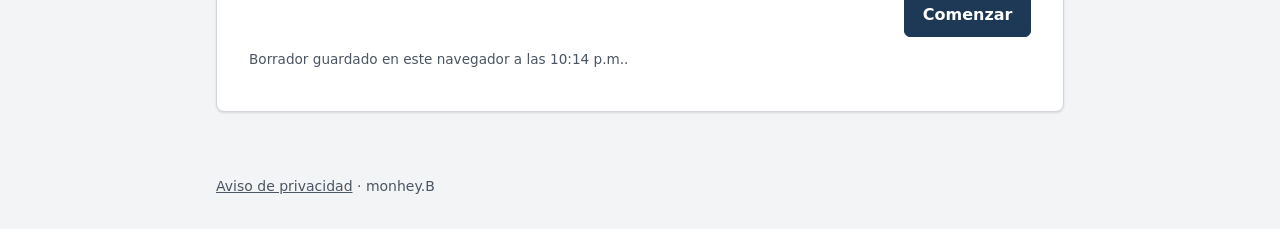
==== commit 5d016c02: "Aviso de privacidad de monhey.B (versión 1.0) Adapta el aviso integral de monhey.B del 25/11/2026 a " ====
--- a/index.html
+++ b/index.html
@@ -82,7 +82,7 @@
 
       <div class="caja caja-info" id="aviso-simplificado-inicio">
         <h3>Aviso de privacidad simplificado</h3>
-        <p><span class="pendiente">[[PENDIENTE: nombre o razón social del responsable]]</span>, con domicilio en <span class="pendiente">[[PENDIENTE: domicilio]]</span>, es responsable del tratamiento de los datos personales de contacto que proporcione en este cuestionario (nombre, puesto, correo electrónico y teléfono). Los usaremos para elaborar el diagnóstico de tesorería solicitado, darle seguimiento y comunicarnos con usted sobre él. <span class="pendiente">[[PENDIENTE: finalidades secundarias, si las hay, y cómo negarse]]</span></p>
+        <p>Monhey.B, con domicilio en Torreón, Coahuila, es responsable del tratamiento de los datos personales de contacto que proporcione en este cuestionario (nombre, puesto, correo electrónico y teléfono). Los usaremos para elaborar el diagnóstico de tesorería solicitado, darle seguimiento y comunicarnos con usted sobre él. Con su consentimiento, también para enviarle boletines, promociones e invitaciones a eventos, y para encuestas de satisfacción; puede negarse con las casillas al final del cuestionario o escribiendo a <a href="mailto:contacto@monheyb.com">contacto@monheyb.com</a>.</p>
         <p>Puede consultar el aviso de privacidad integral en <a href="/aviso-de-privacidad.html" target="_blank" rel="noopener">aviso de privacidad integral (se abre en otra pestaña)</a>.</p>
       </div>
 
@@ -564,16 +564,20 @@
 
       <div class="caja caja-info">
         <h3>Aviso de privacidad simplificado</h3>
-        <p><span class="pendiente">[[PENDIENTE: nombre o razón social del responsable]]</span>, con domicilio en <span class="pendiente">[[PENDIENTE: domicilio]]</span>, tratará sus datos de contacto para elaborar el diagnóstico de tesorería, darle seguimiento y comunicarse con usted sobre él. <span class="pendiente">[[PENDIENTE: finalidades secundarias, si las hay]]</span> Consulte el <a href="/aviso-de-privacidad.html" target="_blank" rel="noopener">aviso de privacidad integral (se abre en otra pestaña)</a>, versión <span class="aviso-version">0.1-borrador</span>.</p>
+        <p>Monhey.B, con domicilio en Torreón, Coahuila, tratará sus datos de contacto para elaborar el diagnóstico de tesorería, darle seguimiento y comunicarse con usted sobre él. Con su consentimiento, también para enviarle boletines, promociones e invitaciones a eventos, y para encuestas de satisfacción; puede negarse con las casillas de abajo. Consulte el <a href="/aviso-de-privacidad.html" target="_blank" rel="noopener">aviso de privacidad integral (se abre en otra pestaña)</a>, versión <span class="aviso-version">1.0</span>.</p>
       </div>
 
       <label class="opcion">
         <input type="checkbox" id="consentimiento" required>
-        <span>He leído el aviso de privacidad integral (versión <span class="aviso-version">0.1-borrador</span>) y otorgo mi consentimiento para el tratamiento de mis datos personales para las finalidades primarias ahí descritas. También reconozco la cláusula de confidencialidad sobre la información de la empresa.<span class="req" aria-hidden="true">*</span></span>
+        <span>He leído el aviso de privacidad integral (versión <span class="aviso-version">1.0</span>) y otorgo mi consentimiento para el tratamiento de mis datos personales para las finalidades primarias ahí descritas. También reconozco la cláusula de confidencialidad sobre la información de la empresa.<span class="req" aria-hidden="true">*</span></span>
       </label>
       <label class="opcion">
-        <input type="checkbox" id="negativa-secundarias">
-        <span>No deseo que mis datos se usen para las finalidades secundarias: <span class="pendiente">[[PENDIENTE: describir finalidades secundarias o eliminar esta casilla si no las habrá]]</span></span>
+        <input type="checkbox" id="negativa-boletines">
+        <span>No deseo que mis datos se usen para enviarme boletines, promociones o invitaciones a eventos.</span>
+      </label>
+      <label class="opcion">
+        <input type="checkbox" id="negativa-encuestas">
+        <span>No deseo que mis datos se usen para encuestas o estudios de satisfacción.</span>
       </label>
       <p class="nota" id="tamano-envio-final" role="status"></p>
       <div id="envio-estado" role="status"></div>
@@ -773,7 +777,8 @@
   <input type="text" name="consentimiento_aviso">
   <input type="text" name="aviso_version">
   <input type="text" name="aviso_aceptado_en">
-  <input type="text" name="negativa_finalidades_secundarias">
+  <input type="text" name="negativa_boletines">
+  <input type="text" name="negativa_encuestas">
   <input type="text" name="version_formulario">
   <textarea name="payload_json"></textarea>
   <input type="file" name="archivo_layout_h2h">
--- a/assets/css/styles.css
+++ b/assets/css/styles.css
@@ -1,7 +1,7 @@
 /* =========================================================================
    Diagnóstico de tesorería — estilos
    Marca monhey.B: azul marino #1E3956 (tomado del logo), blanco y grises
-   neutros. El amarillo del logo (#FCDD34) no se usa en la interfaz.
+   neutros. El amarillo del logo (#FCDD34) se usa en la barra de avance.
    Contraste AA: texto normal ≥ 4.5:1 sobre su fondo.
    ========================================================================= */
 :root {
@@ -9,6 +9,7 @@
   --c-primario: #1E3956;        /* azul marino del logo: botones, enlaces, barra de avance */
   --c-primario-oscuro: #162B40;
   --c-primario-suave: #ECEFF3;
+  --c-acento: #FCDD34;          /* amarillo del logo: barra de avance */
   --c-texto: #1F2937;
   --c-texto-suave: #4B5563;
   --c-fondo: #F3F4F6;
@@ -71,8 +72,8 @@
 /* ---------- Avance ---------- */
 .avance { margin-bottom: 1rem; }
 .avance-texto { display: flex; justify-content: space-between; gap: 1rem; font-size: .9rem; color: var(--c-texto-suave); margin-bottom: .35rem; flex-wrap: wrap; }
-.avance-barra { height: 8px; background: #E5E7EB; border-radius: 99px; overflow: hidden; }
-.avance-relleno { height: 100%; width: 0; background: var(--c-primario); transition: width .25s ease; }
+.avance-barra { height: 8px; background: var(--c-primario); border-radius: 99px; overflow: hidden; }
+.avance-relleno { height: 100%; width: 0; background: var(--c-acento); transition: width .25s ease; }
 
 /* ---------- Tarjetas y pasos ---------- */
 .tarjeta {
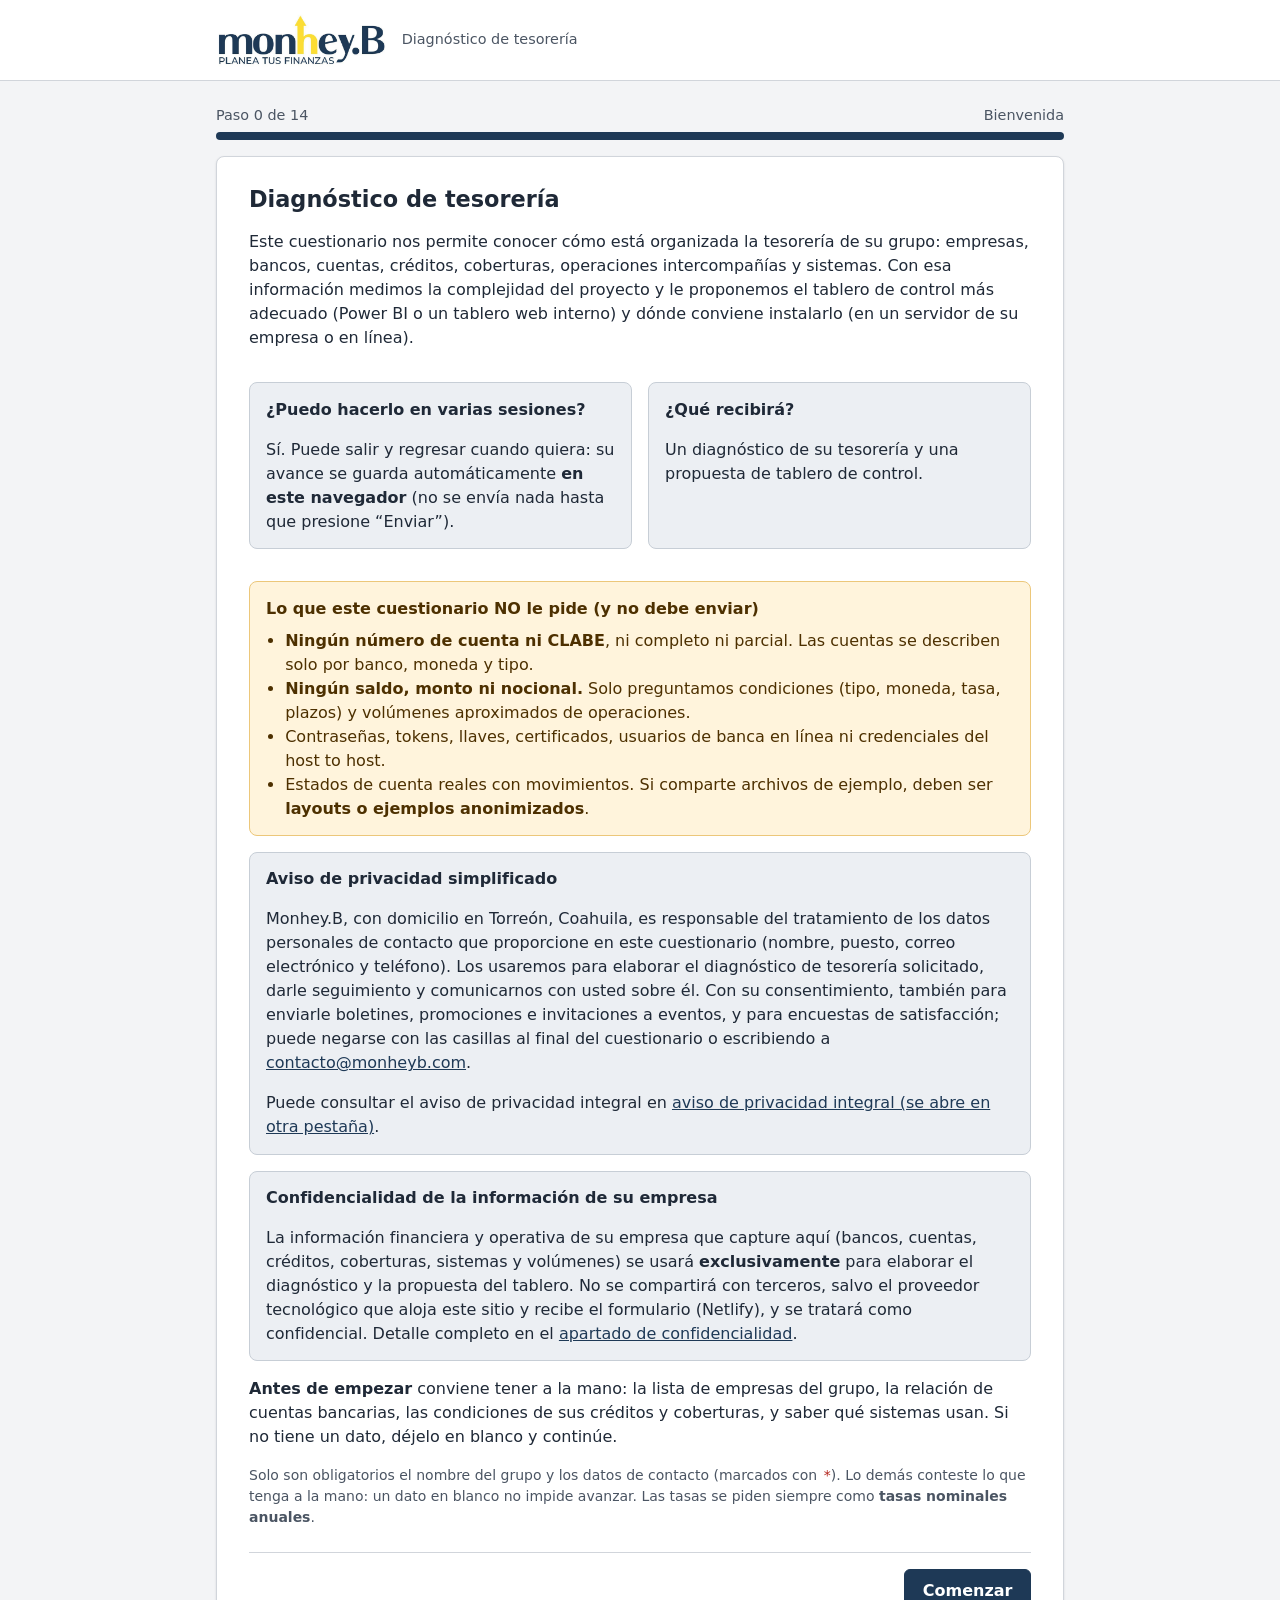
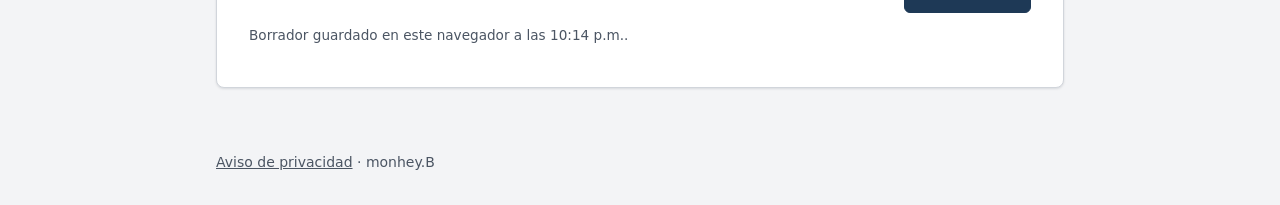
==== commit 2c2813cc: "Quitar tiempo estimado, plazo de entrega y plazo de respuesta (no se promete ninguno) Co-Authored-By" ====
--- a/index.html
+++ b/index.html
@@ -61,12 +61,12 @@
 
       <div class="campos dos">
         <div class="caja caja-info">
-          <h3>¿Cuánto tiempo toma?</h3>
-          <p><span class="pendiente">[[PENDIENTE: tiempo estimado de llenado]]</span>. Puede salir y regresar: su avance se guarda automáticamente <strong>en este navegador</strong> (no se envía nada hasta que presione “Enviar”).</p>
+          <h3>¿Puedo hacerlo en varias sesiones?</h3>
+          <p>Sí. Puede salir y regresar cuando quiera: su avance se guarda automáticamente <strong>en este navegador</strong> (no se envía nada hasta que presione “Enviar”).</p>
         </div>
         <div class="caja caja-info">
           <h3>¿Qué recibirá?</h3>
-          <p>Un diagnóstico de su tesorería y una propuesta de tablero de control. <span class="pendiente">[[PENDIENTE: plazo de entrega y formato del diagnóstico]]</span></p>
+          <p>Un diagnóstico de su tesorería y una propuesta de tablero de control.</p>
         </div>
       </div>
 
@@ -757,7 +757,7 @@
      Si agrega un campo al envío, agréguelo también aquí.
      ===================================================================== -->
 <form name="diagnostico-tesoreria" method="POST" action="/gracias.html" data-netlify="true" netlify-honeypot="bot-field" enctype="multipart/form-data" hidden>
-  <input type="hidden" name="subject" value="Nuevo diagnóstico de tesorería">
+  <input type="hidden" name="subject" value="Diagnóstico Tesorería Inteligente">
   <p><label>No llenar: <input type="text" name="bot-field"></label></p>
   <input type="text" name="grupo">
   <input type="text" name="giro">
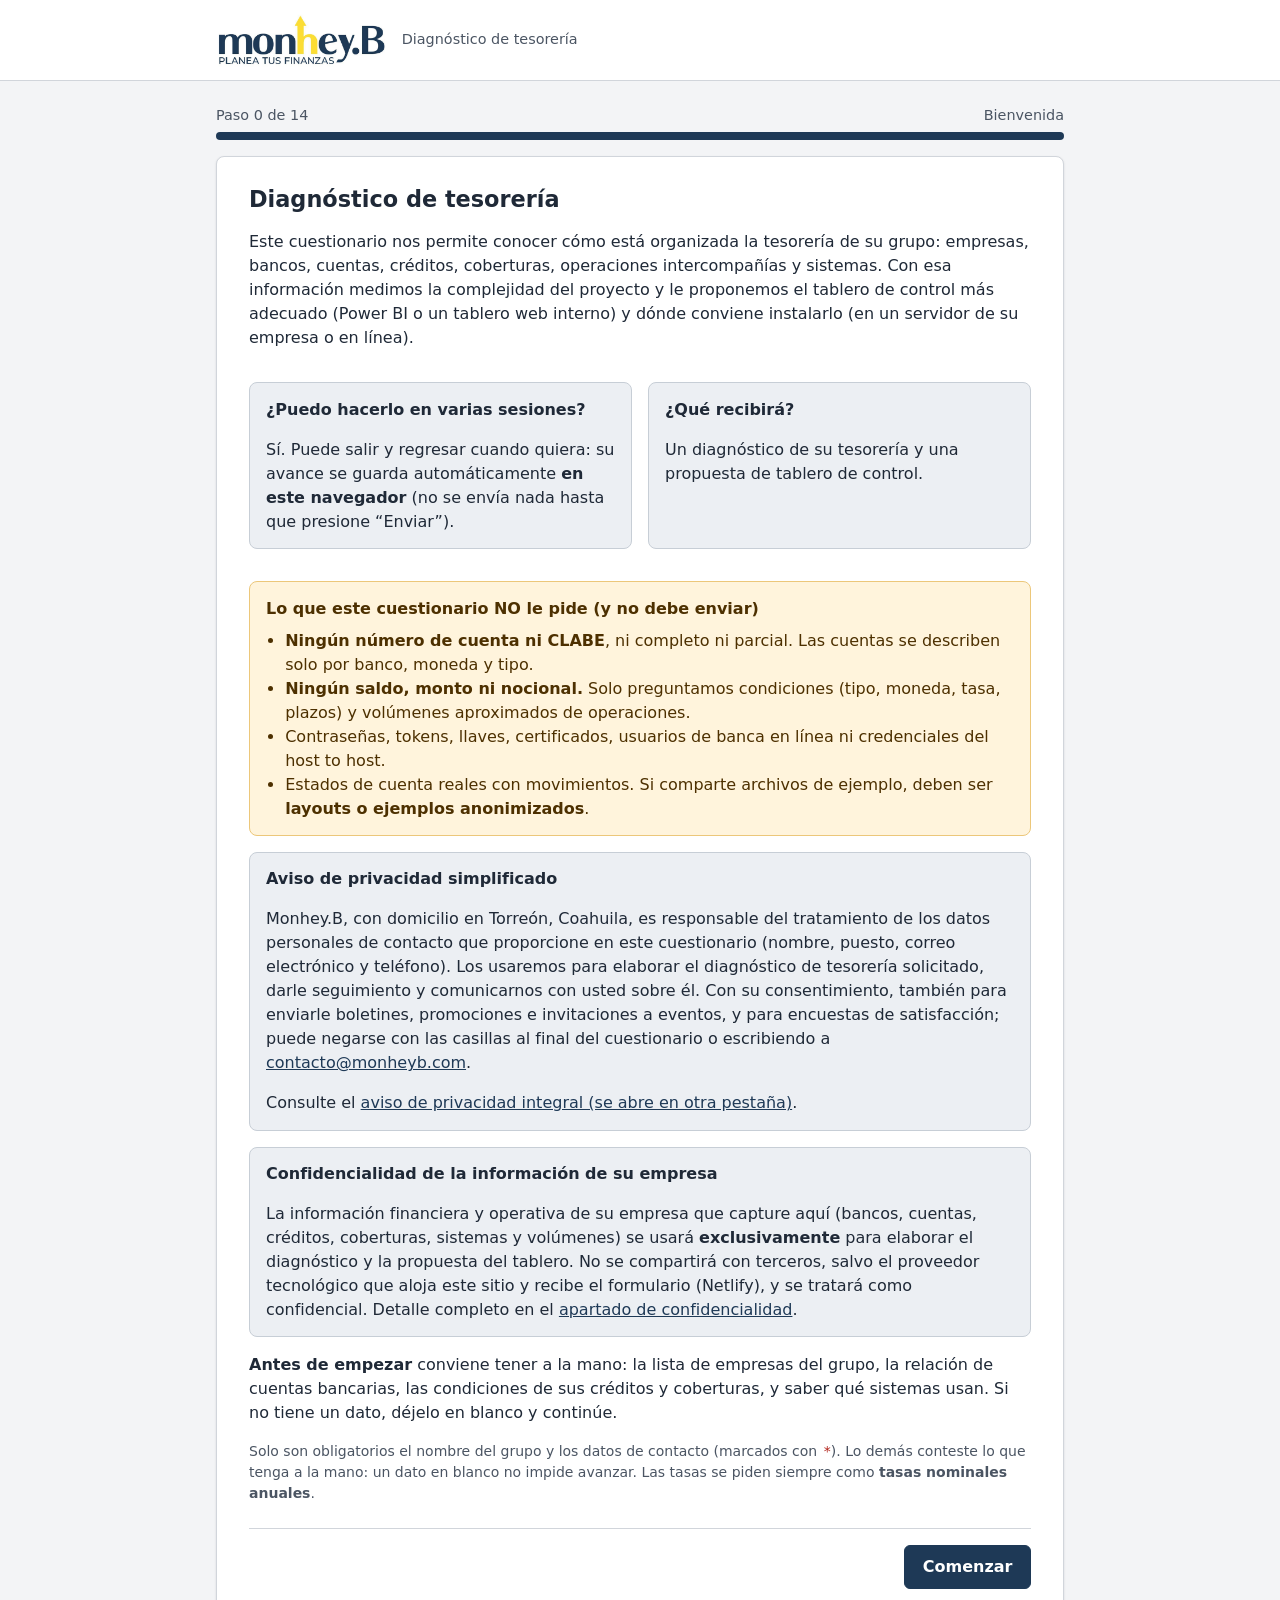
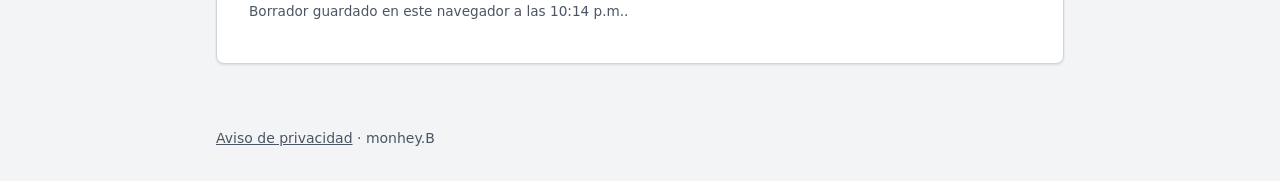
==== commit 05c9a741: "Revisión final de textos: trato de usted en listas, enlace al aviso integral sin repetición Co-Autho" ====
--- a/index.html
+++ b/index.html
@@ -83,7 +83,7 @@
       <div class="caja caja-info" id="aviso-simplificado-inicio">
         <h3>Aviso de privacidad simplificado</h3>
         <p>Monhey.B, con domicilio en Torreón, Coahuila, es responsable del tratamiento de los datos personales de contacto que proporcione en este cuestionario (nombre, puesto, correo electrónico y teléfono). Los usaremos para elaborar el diagnóstico de tesorería solicitado, darle seguimiento y comunicarnos con usted sobre él. Con su consentimiento, también para enviarle boletines, promociones e invitaciones a eventos, y para encuestas de satisfacción; puede negarse con las casillas al final del cuestionario o escribiendo a <a href="mailto:contacto@monheyb.com">contacto@monheyb.com</a>.</p>
-        <p>Puede consultar el aviso de privacidad integral en <a href="/aviso-de-privacidad.html" target="_blank" rel="noopener">aviso de privacidad integral (se abre en otra pestaña)</a>.</p>
+        <p>Consulte el <a href="/aviso-de-privacidad.html" target="_blank" rel="noopener">aviso de privacidad integral (se abre en otra pestaña)</a>.</p>
       </div>
 
       <div class="caja caja-info">
@@ -267,7 +267,7 @@
       <div class="paso-cab">
         <h2 id="t5" tabindex="-1">5. Monedas</h2>
         <details class="ayuda"><summary aria-label="¿Para qué sirve esta sección?">?</summary>
-          <div class="ayuda-texto">Para presentar la posición consolidada hay que convertir los saldos a una sola moneda. Necesitamos saber qué monedas manejan y con qué tipo de cambio valúan hoy, para que el tablero coincida con su contabilidad.</div>
+          <div class="ayuda-texto">Para presentar la posición consolidada hay que convertir las cifras a una sola moneda. Necesitamos saber qué monedas manejan y con qué tipo de cambio valúan hoy, para que el tablero coincida con su contabilidad.</div>
         </details>
       </div>
       <fieldset class="grupo">
